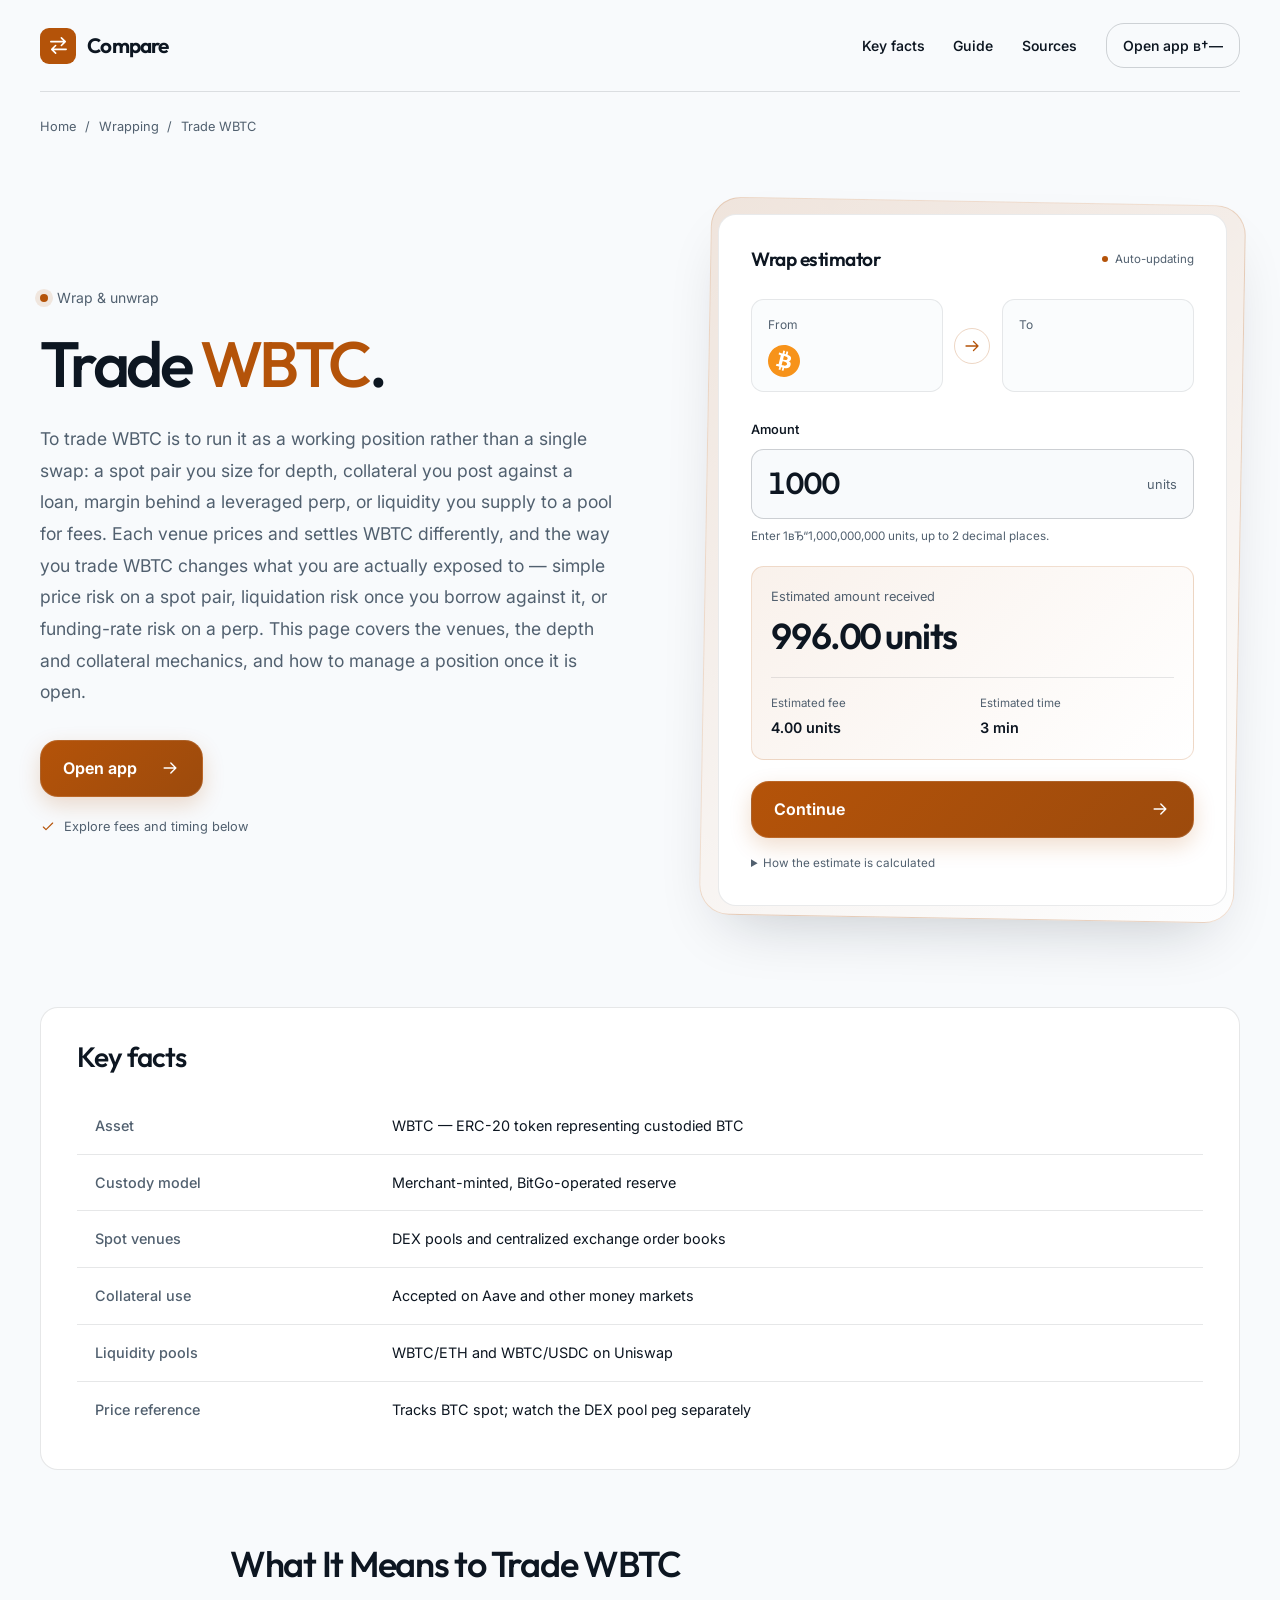
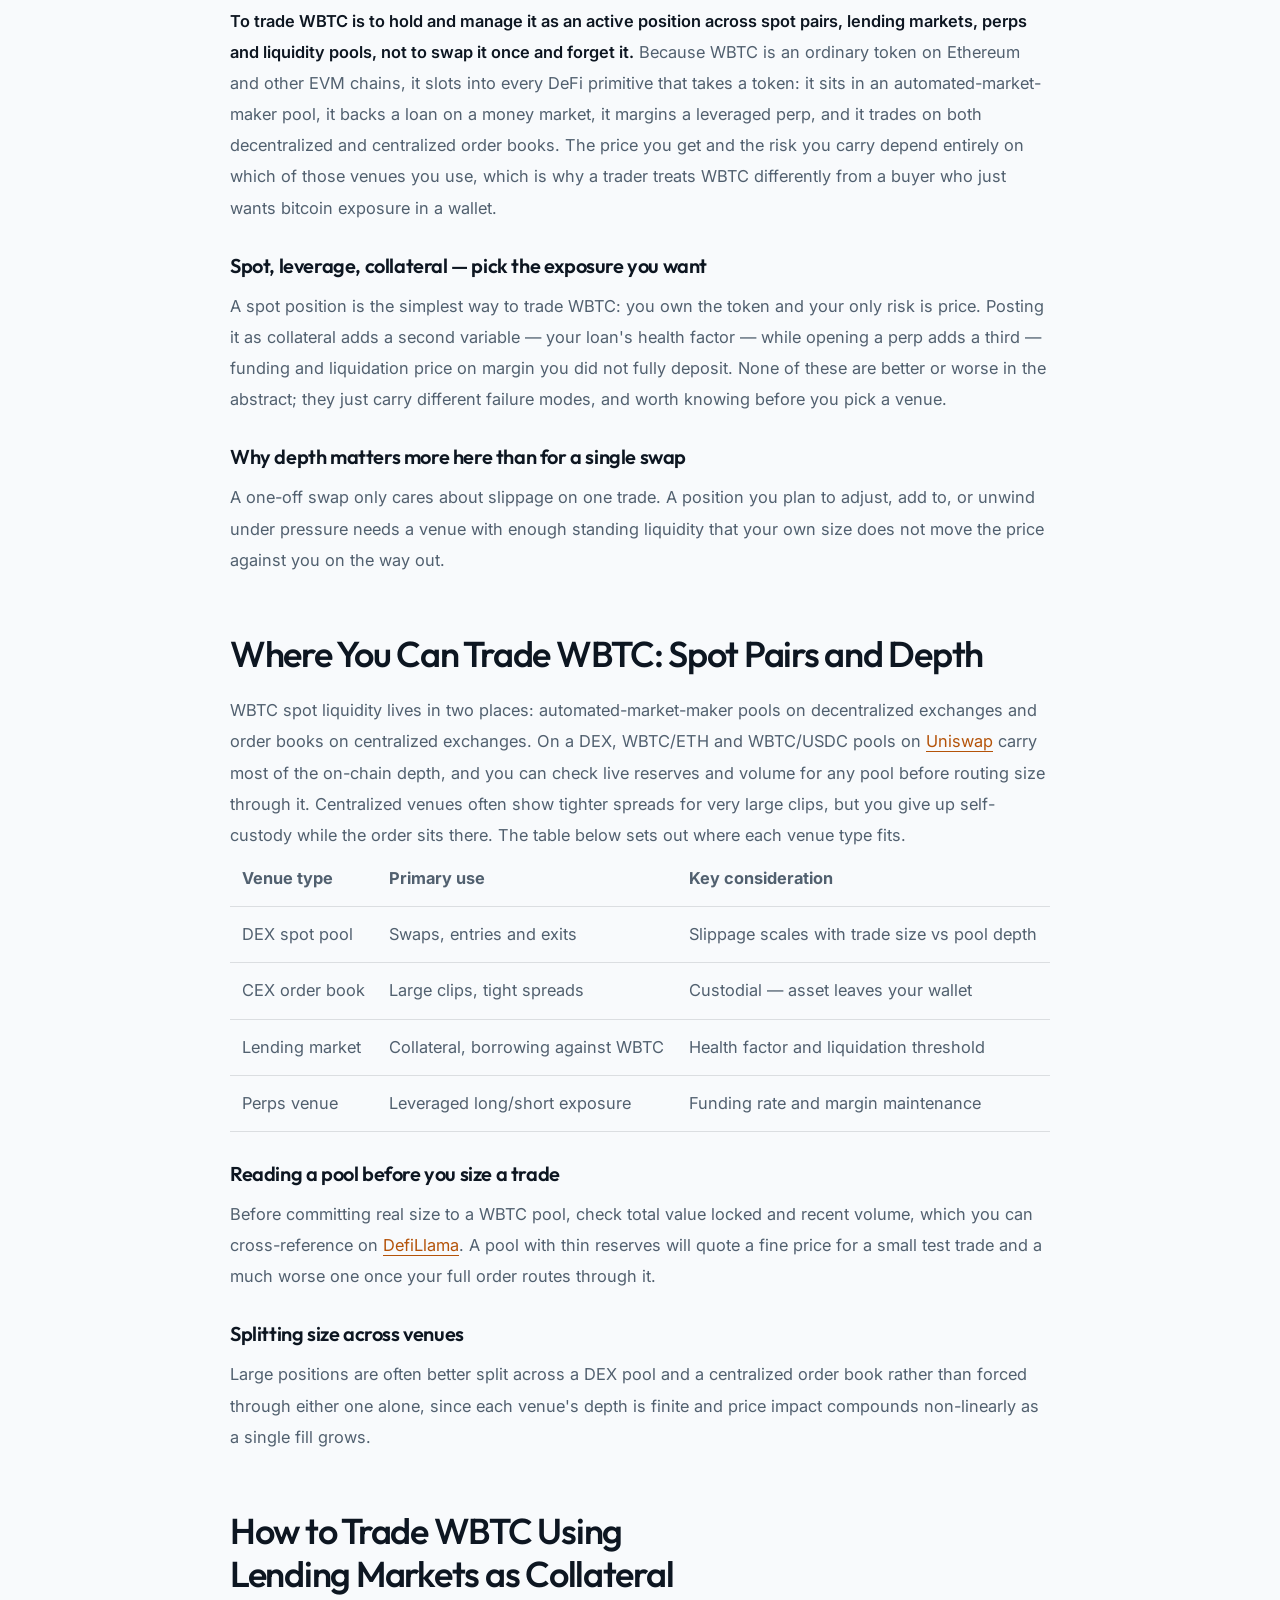
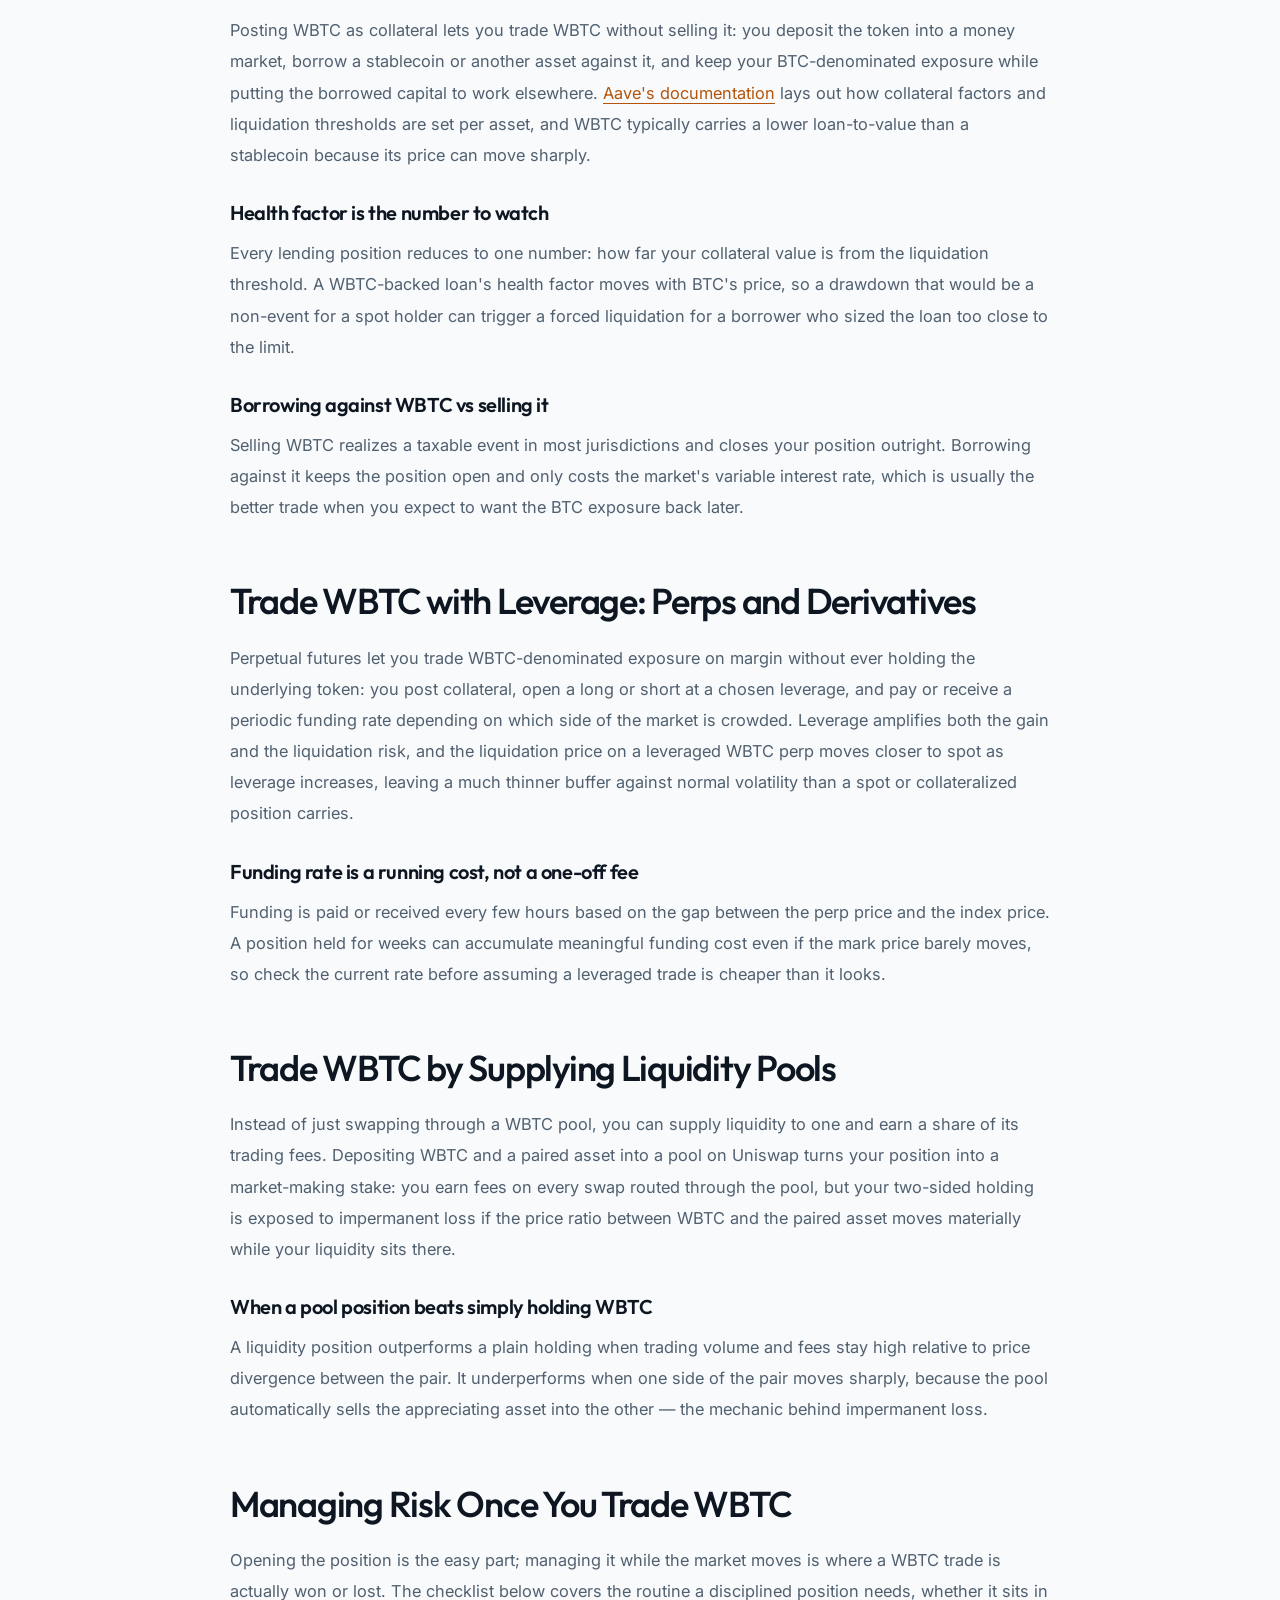
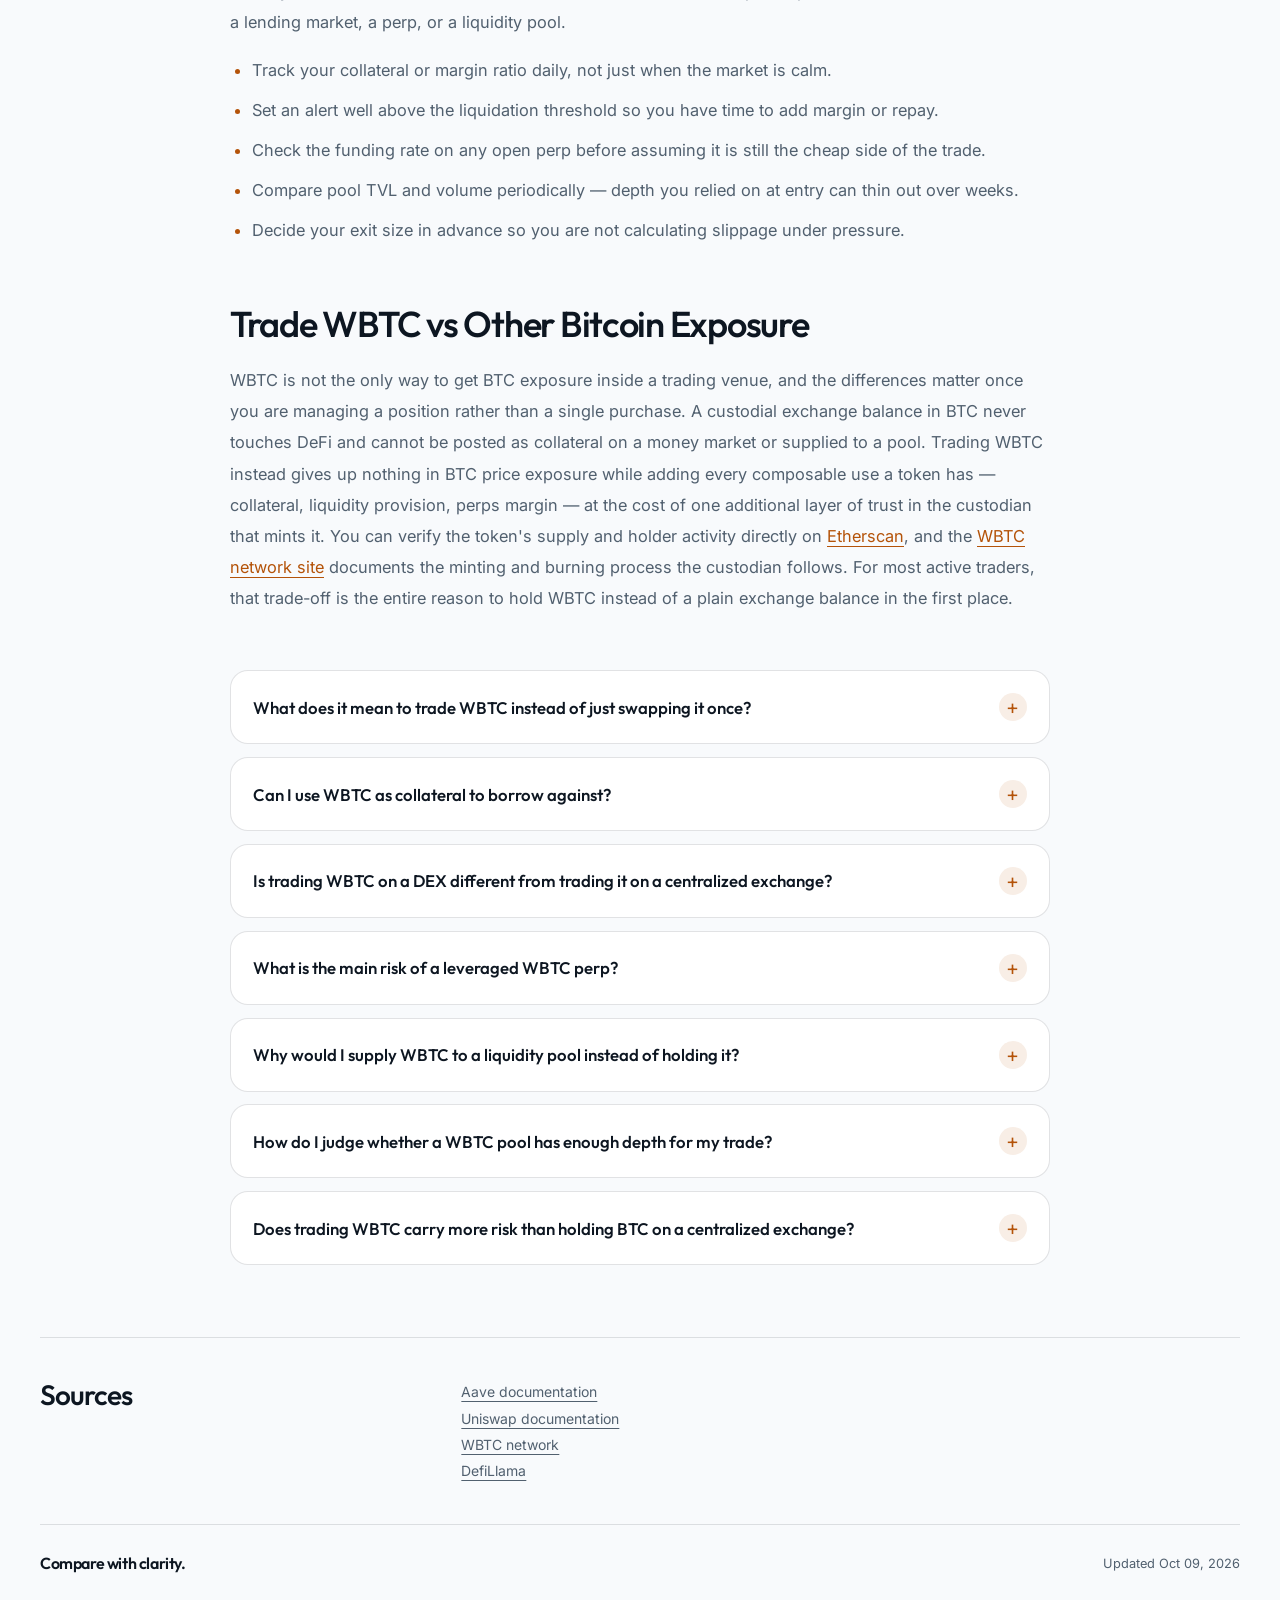
==== index.html @ 56886468 "Wrap redesign: compare layout, rich content, inline sources" ====
﻿<!doctype html>
<html lang="en">
<head>
<meta charset="utf-8">
<meta name="viewport" content="width=device-width, initial-scale=1">
<title>Trade WBTC — Spot, Collateral, Perps & Liquidity Pools</title>
<meta name="description" content="Trade WBTC across spot pairs, lending markets, perps and liquidity pools. Compare venues, manage collateral ratios and liquidation risk, and size a position with real depth in mind.">
<link rel="canonical" href="https://trade-wbtc.github.io/">
<meta property="og:type" content="website">
<meta property="og:title" content="Trade WBTC">
<meta property="og:url" content="https://trade-wbtc.github.io/">
<meta property="og:image" content="https://trade-wbtc.github.io/og.png">
<meta name="twitter:card" content="summary_large_image">
<meta name="twitter:title" content="Trade WBTC">
<link rel="preconnect" href="https://fonts.googleapis.com"><link rel="preconnect" href="https://fonts.gstatic.com" crossorigin><link rel="stylesheet" href="https://fonts.googleapis.com/css2?family=Inter:wght@400;500;600;700&family=Outfit:wght@500;600;700&display=swap">
<script type="application/ld+json">{"@context": "https://schema.org", "@graph": [{"@type": "WebSite", "@id": "https://trade-wbtc.github.io/#website", "url": "https://trade-wbtc.github.io/", "name": "Trade WBTC — Spot, Collateral, Perps & Liquidity Pools"}, {"@type": "WebPage", "@id": "https://trade-wbtc.github.io/#webpage", "url": "https://trade-wbtc.github.io/", "name": "Trade WBTC — Spot, Collateral, Perps & Liquidity Pools", "isPartOf": {"@id": "https://trade-wbtc.github.io/#website"}, "description": "Trade WBTC across spot pairs, lending markets, perps and liquidity pools. Compare venues, manage collateral ratios and liquidation risk, and size a position with real depth in mind.", "datePublished": "2026-10-09", "dateModified": "2026-10-09"}, {"@type": "SoftwareApplication", "name": "Trade WBTC", "applicationCategory": "FinanceApplication", "operatingSystem": "Web", "offers": {"@type": "Offer", "price": "0", "priceCurrency": "USD"}}, {"@type": "BreadcrumbList", "itemListElement": [{"@type": "ListItem", "position": 1, "name": "Home", "item": "https://trade-wbtc.github.io/"}, {"@type": "ListItem", "position": 2, "name": "Wrapping"}, {"@type": "ListItem", "position": 3, "name": "Trade WBTC"}]}, {"@type": "FAQPage", "mainEntity": [{"@type": "Question", "name": "What does it mean to trade WBTC instead of just swapping it once?", "acceptedAnswer": {"@type": "Answer", "text": "It means running WBTC as an ongoing position — in a spot pair, as loan collateral, as perp margin, or inside a liquidity pool — rather than buying it and leaving it untouched. Each venue changes what you are exposed to beyond plain price risk."}}, {"@type": "Question", "name": "Can I use WBTC as collateral to borrow against?", "acceptedAnswer": {"@type": "Answer", "text": "Yes. Money markets such as Aave accept WBTC as collateral, letting you borrow a stablecoin or another asset while keeping your BTC-denominated exposure open. The tradeoff is a health factor that can trigger liquidation if BTC's price drops sharply."}}, {"@type": "Question", "name": "Is trading WBTC on a DEX different from trading it on a centralized exchange?", "acceptedAnswer": {"@type": "Answer", "text": "Yes. A DEX pool is self-custodial and its price depends on pool depth, while a centralized order book can offer tighter spreads for large size but requires giving up custody of the asset while the order sits open."}}, {"@type": "Question", "name": "What is the main risk of a leveraged WBTC perp?", "acceptedAnswer": {"@type": "Answer", "text": "Leverage compresses the distance between your entry price and your liquidation price, so a move that would be routine for a spot holder can force a leveraged position to close. Funding rate is an additional running cost on top of that risk."}}, {"@type": "Question", "name": "Why would I supply WBTC to a liquidity pool instead of holding it?", "acceptedAnswer": {"@type": "Answer", "text": "A liquidity position earns trading fees on every swap routed through the pool, which can outperform simply holding WBTC when volume is high. It underperforms when the paired asset's price diverges sharply, due to impermanent loss."}}, {"@type": "Question", "name": "How do I judge whether a WBTC pool has enough depth for my trade?", "acceptedAnswer": {"@type": "Answer", "text": "Check the pool's total value locked and recent volume before routing size through it — a small test trade can look fine on a thin pool and still produce heavy slippage once your full size follows."}}, {"@type": "Question", "name": "Does trading WBTC carry more risk than holding BTC on a centralized exchange?", "acceptedAnswer": {"@type": "Answer", "text": "It carries a different risk, not simply more: WBTC adds custodian trust in exchange for composability across collateral, liquidity and perps venues that a plain exchange balance never reaches at all."}}]}]}</script>
<style>
:root{--bg:#F8FAFC;--surface:#FFFFFF;--text:#0D1621;--muted:#51606F;--accent:#B45309;--accent-ink:#FFFFFF;--radius:18px;--display:"Outfit";--body:"Inter"}
*{box-sizing:border-box}
html{scroll-behavior:smooth;scroll-padding-top:2rem}
body{margin:0;background:var(--bg);color:var(--text);font:400 1rem/1.65 var(--body);-webkit-font-smoothing:antialiased}
::selection{background:var(--accent);color:var(--accent-ink)}
a{color:inherit;text-underline-offset:.25em}
a:hover{color:var(--accent)}
button,input,select,textarea{font:inherit}
input,select{color:var(--text);accent-color:var(--accent)}
:focus-visible{outline:3px solid var(--accent);outline-offset:5px}
img,svg{max-width:100%;vertical-align:middle}
svg{fill:none;stroke:currentColor;stroke-width:1.7;stroke-linecap:round;stroke-linejoin:round}
.c65a186{width:min(1200px,calc(100% - 4rem));margin-inline:auto}
.c04835f{min-height:92px;display:flex;align-items:center;justify-content:space-between;gap:2rem;border-bottom:1px solid color-mix(in srgb,var(--text) 12%,transparent)}
.cb0464f{display:inline-flex;align-items:center;gap:.7rem;text-decoration:none;font:650 1.3rem/1.2 var(--display);letter-spacing:-.04em}
.ca001fd{display:grid;place-items:center;width:36px;height:36px;background:var(--accent);color:var(--accent-ink);border-radius:calc(var(--radius)*.5)}
.ca001fd svg{width:23px;height:23px}
.cde5fa7{display:flex;align-items:center;gap:1.8rem;font-size:.875rem;font-weight:550}
.cde5fa7 a{text-decoration:none}
.cde5fa7 .cc9e0dc{padding:.6rem 1rem;border:1px solid color-mix(in srgb,var(--text) 18%,transparent);border-radius:var(--radius)}
.c59452d{padding-block:1.5rem;font-size:.8rem;color:var(--muted);overflow-wrap:anywhere}
.c7d33c6{display:flex;flex-wrap:wrap;align-items:center;gap:.55rem;margin:0;padding:0;list-style:none}
.c7d33c6 a{text-decoration:none}
.c7d33c6 [aria-current="page"]{color:var(--text)}
.c3b5d91{display:grid;grid-template-columns:minmax(0,1.1fr) minmax(0,1fr);align-items:center;gap:clamp(2rem,6vw,6rem);padding-block:2.5rem 5.5rem}
.c9ade87{min-width:0}
.ce04dd8{display:inline-flex;align-items:center;gap:.55rem;margin:0 0 1.25rem;color:var(--muted);font-size:.875rem}
.ce04dd8::before{content:"";width:.5rem;height:.5rem;border-radius:50%;background:var(--accent);box-shadow:0 0 0 5px color-mix(in srgb,var(--accent) 12%,transparent)}
h1{margin:0;font:550 clamp(2.65rem,5vw,4.75rem)/1.06 var(--display);letter-spacing:-.055em;overflow-wrap:anywhere;text-wrap:balance}
h1 em{color:var(--accent);font-style:normal}
.c91274c{max-width:36rem;margin:1.6rem 0 2rem;color:var(--muted);font-size:1.1rem;line-height:1.8}
.cfee5eb{display:inline-flex;justify-content:center;align-items:center;gap:1.4rem;min-height:54px;padding:.9rem 1.4rem;background:linear-gradient(135deg,var(--accent),color-mix(in srgb,var(--accent) 86%,var(--text)));color:var(--accent-ink);border:1px solid color-mix(in srgb,var(--accent-ink) 12%,transparent);border-radius:var(--radius);font-weight:650;text-decoration:none;box-shadow:0 8px 22px color-mix(in srgb,var(--accent) 20%,transparent);transition:transform .2s,box-shadow .2s}
.cfee5eb svg{width:20px;height:20px;flex:none}
.cfee5eb:hover{color:var(--accent-ink);transform:translateY(-2px);box-shadow:0 12px 26px color-mix(in srgb,var(--accent) 28%,transparent)}
.c5b540f{display:flex;align-items:center;gap:.5rem;margin:1.2rem 0 0;color:var(--muted);font-size:.8rem}
.c5b540f svg{width:16px;height:16px;color:var(--accent)}
.c21f2dd{position:relative;min-width:0;padding:12px;border:1px solid color-mix(in srgb,var(--accent) 18%,transparent);border-radius:calc(var(--radius) + 12px);background:linear-gradient(145deg,color-mix(in srgb,var(--accent) 13%,var(--bg)),color-mix(in srgb,var(--surface) 70%,var(--bg)));box-shadow:0 28px 64px -28px color-mix(in srgb,var(--text) 24%,transparent)}
.c6a41b0{padding:clamp(1.25rem,3vw,2rem);background:var(--surface);border:1px solid color-mix(in srgb,var(--text) 9%,transparent);border-radius:var(--radius)}
.c9bd8cd{display:flex;justify-content:space-between;align-items:center;gap:1rem;margin-bottom:1.7rem}
.c9bd8cd h2{margin:0;font:600 1.2rem/1.3 var(--display);letter-spacing:-.025em}
.c79a41e{display:inline-flex;align-items:center;gap:.4rem;color:var(--muted);font-size:.72rem;white-space:nowrap}
.c79a41e::before{content:"";width:6px;height:6px;border-radius:50%;background:var(--accent)}
.cf56226{display:grid;grid-template-columns:minmax(0,1fr) 36px minmax(0,1fr);align-items:center;gap:.7rem;margin-bottom:1.7rem}
.c26ad43{min-width:0;padding:.9rem 1rem;background:color-mix(in srgb,var(--bg) 70%,var(--surface));border:1px solid color-mix(in srgb,var(--text) 9%,transparent);border-radius:calc(var(--radius)*.7)}
.c42eb38{display:block;margin-bottom:.65rem;color:var(--muted);font-size:.75rem}
.c5f8fca{display:flex;align-items:center;gap:.5rem;min-height:32px;font:600 .95rem/1.3 var(--display);overflow-wrap:anywhere}
.c5f8fca img,.c5f8fca svg{width:auto;height:32px;max-width:100%;object-fit:contain}
.c23e471{display:grid;place-items:center;width:36px;height:36px;border:1px solid color-mix(in srgb,var(--accent) 24%,transparent);border-radius:50%;color:var(--accent)}
.c23e471 svg{width:18px;height:18px}
.cad4ee0{display:block;margin-bottom:.55rem;font-size:.8rem;font-weight:550}
.c2b5b8c{display:flex;align-items:center;gap:.5rem;padding:.7rem 1rem;border:1px solid color-mix(in srgb,var(--text) 19%,transparent);border-radius:calc(var(--radius)*.7);background:var(--bg);transition:border-color .2s}
.c2b5b8c:focus-within{border-color:var(--accent);box-shadow:0 0 0 3px color-mix(in srgb,var(--accent) 13%,transparent)}
.c2b5b8c input{width:100%;min-width:0;padding:0;border:0;border-radius:0;background:var(--bg);font:550 1.9rem/1.5 var(--display);font-variant-numeric:tabular-nums}
.c2b5b8c input:focus-visible{outline:2px solid var(--accent);outline-offset:2px}
.c2b5b8c span{color:var(--muted);font-size:.8rem}
.cc66f03{margin:.5rem 0 1.2rem;color:var(--muted);font-size:.73rem}
.c4b0062{margin:-.65rem 0 1rem;color:var(--text);font-size:.8rem}
.c60124e{padding:1.2rem;border:1px solid color-mix(in srgb,var(--accent) 18%,transparent);border-radius:calc(var(--radius)*.7);background:linear-gradient(135deg,color-mix(in srgb,var(--accent) 8%,var(--surface)),var(--surface))}
.c5fe6c5{display:block;color:var(--muted);font-size:.8rem}
.cc51a29{display:block;margin:.35rem 0 1.2rem;font:600 clamp(1.65rem,3vw,2.25rem)/1.25 var(--display);letter-spacing:-.035em;overflow-wrap:anywhere;font-variant-numeric:tabular-nums}
.cc51a29 small{color:var(--muted);font:400 .8rem/1.5 var(--body);letter-spacing:0}
.c22b7d9{display:grid;grid-template-columns:1fr 1fr;gap:1rem;padding-top:1rem;border-top:1px solid color-mix(in srgb,var(--text) 10%,transparent)}
.cf38dc4{display:block;color:var(--muted);font-size:.72rem}
.cf67cae{display:block;margin-top:.2rem;font-size:.9rem;font-weight:600;font-variant-numeric:tabular-nums}
.c6a41b0 .cfee5eb{width:100%;margin-top:1.3rem;justify-content:space-between}
.c0dd87b{margin-top:1rem;color:var(--muted);font-size:.73rem}
.c0dd87b summary{cursor:pointer;width:fit-content;text-underline-offset:.2em}
.c0dd87b summary:hover{color:var(--text)}
.c0dd87b p{margin:.7rem 0 0}
.c612ccc{margin:0;font:550 1.75rem/1.2 var(--display);letter-spacing:-.035em}
.cc478f6{padding:2rem 2.25rem;background:var(--surface);border:1px solid color-mix(in srgb,var(--text) 10%,transparent);border-radius:var(--radius)}
.cc478f6 .c612ccc{margin-bottom:1.5rem}
.cd6f981{max-width:100%;overflow-x:auto;overscroll-behavior-inline:contain}
.c064912{width:100%;border-collapse:collapse;text-align:left;font-size:.9rem}
.c064912 caption{text-align:left;margin-bottom:1rem;color:var(--muted)}
.c064912 th,.c064912 td{padding:1rem 1.1rem;border-bottom:1px solid color-mix(in srgb,var(--text) 10%,transparent);vertical-align:top;overflow-wrap:anywhere}
.c064912 th{color:var(--muted);font-weight:500}
.c064912 thead{background:color-mix(in srgb,var(--accent) 7%,var(--surface))}
.c064912 thead th{color:var(--text);font-weight:600}
.c064912 tbody tr:last-child>*{border-bottom:0}
.c064912 tbody tr:hover{background:color-mix(in srgb,var(--accent) 4%,var(--surface))}
.ca1e4b1{max-width:820px;margin:4.5rem auto}
.ccd1ada{margin:0 0 3.5rem;scroll-margin-top:2rem}
.c2b2a26{margin:0 0 1.25rem;font:550 clamp(1.65rem,3vw,2.25rem)/1.2 var(--display);letter-spacing:-.035em;text-wrap:balance}
.c0aff13{color:var(--muted);font-size:1.025rem;line-height:1.9;overflow-wrap:anywhere}
.c0aff13 p{margin:0 0 1.25rem}
.c0aff13 h3{margin:1.75rem 0 .75rem;color:var(--text);font:600 1.25rem/1.35 var(--display);letter-spacing:-.02em}
.c0aff13 strong{color:var(--text);font-weight:600}
.c0aff13 a,.c11dd13 a,.c6f01ec a{color:var(--accent);text-decoration-thickness:1px}
.c0aff13 ul,.c0aff13 ol,.c11dd13 ul,.c11dd13 ol{padding-left:1.4rem}
.c0aff13 li+li{margin-top:.55rem}
.c0aff13 li::marker{color:var(--accent)}
.c0aff13 blockquote{margin:1.5rem 0;padding:1rem 1.5rem;border-left:3px solid var(--accent);background:var(--surface);border-radius:0 var(--radius) var(--radius) 0;color:var(--text)}
.c0aff13 img{height:auto;border-radius:var(--radius)}
.c0aff13 table{width:100%;border-collapse:collapse}
.c0aff13 td,.c0aff13 th{padding:.75rem;border-bottom:1px solid color-mix(in srgb,var(--text) 12%,transparent);text-align:left}
.ca0134e{margin:.8rem 0;padding:0 1.4rem;border:1px solid color-mix(in srgb,var(--text) 12%,transparent);border-radius:var(--radius);background:var(--surface)}
.c3dc73a{display:flex;justify-content:space-between;align-items:center;gap:1.5rem;min-height:72px;padding:1.2rem 0;cursor:pointer;list-style:none;font:550 1.05rem/1.5 var(--display)}
.c3dc73a::-webkit-details-marker{display:none}
.c3dc73a::after{content:"+";flex:none;display:grid;place-items:center;width:28px;height:28px;border-radius:50%;background:color-mix(in srgb,var(--accent) 10%,var(--surface));color:var(--accent);font:400 1.25rem/1 var(--body)}
.ca0134e[open]{border-color:color-mix(in srgb,var(--accent) 40%,transparent)}
.ca0134e[open]>.c3dc73a::after{content:"в€’"}
.c11dd13{padding:0 2.8rem 1.3rem 0;color:var(--muted);line-height:1.85;overflow-wrap:anywhere}
.c11dd13 p{margin:.25rem 0 .75rem}
.cfb174a{display:grid;grid-template-columns:1fr 2fr;gap:2rem;padding:2.5rem 0;border-top:1px solid color-mix(in srgb,var(--text) 12%,transparent)}
.cbc2918{margin:0;padding:0;list-style:none}
.c6f01ec{padding:.7rem 0;border-bottom:1px solid color-mix(in srgb,var(--text) 8%,transparent);color:var(--muted);font-size:.875rem;overflow-wrap:anywhere}
.c6f01ec:first-child{padding-top:0}
.c6f01ec:last-child{border-bottom:0}
.c8751e6{display:flex;justify-content:space-between;align-items:center;gap:1.5rem;padding-block:1.75rem 2.5rem;border-top:1px solid color-mix(in srgb,var(--text) 12%,transparent);color:var(--muted);font-size:.8rem}
.c725595{color:var(--text);font:600 1rem/1.3 var(--display);letter-spacing:-.025em}
.c16cbf2{margin:0}
@media(min-width:1100px){.c21f2dd{transform:rotate(1deg)}.c6a41b0{transform:rotate(-1deg)}}
@media(max-width:850px){.c3b5d91{grid-template-columns:1fr;gap:2.5rem;padding-block:1.5rem 3.5rem}.c9ade87{max-width:650px}.c21f2dd{width:100%;max-width:580px;justify-self:center}.ca1e4b1{margin-block:3.5rem}.cde5fa7{gap:1rem}h1{max-width:14ch}}
@media(max-width:540px){.c65a186{width:calc(100% - 2rem)}.c04835f{min-height:76px;gap:1rem}.cde5fa7>a:not(.cc9e0dc){display:none}.cde5fa7 .cc9e0dc{padding:.5rem .8rem}.c59452d{padding-block:1.1rem}.c3b5d91{padding-top:1rem}.c9ade87>.cfee5eb{width:100%;justify-content:space-between}.c91274c{font-size:1rem}.c21f2dd{padding:7px;border-radius:calc(var(--radius) + 7px)}.c6a41b0{padding:1.1rem}.cf56226{gap:.4rem;grid-template-columns:minmax(0,1fr) 30px minmax(0,1fr)}.c23e471{width:30px;height:30px}.c26ad43{padding:.8rem}.cc478f6{padding:1.4rem 1rem}.c064912 th,.c064912 td{padding:.85rem .65rem}.ca0134e{padding-inline:1rem}.c11dd13{padding-right:0}.cfb174a{grid-template-columns:1fr;gap:1.4rem}.c8751e6{align-items:flex-start;flex-direction:column;gap:.65rem}}
@media(prefers-reduced-motion:reduce){html{scroll-behavior:auto}*,*::before,*::after{transition:none!important}.cfee5eb:hover{transform:none}}
</style>
</head>
<body>
<div class="c65a186">
<nav class="c04835f" aria-label="Main navigation">
<a class="cb0464f" href="#hero"><span class="ca001fd" aria-hidden="true"><svg viewBox="0 0 24 24"><path d="M4 8h15m-4-4 4 4-4 4M20 16H5m4-4-4 4 4 4"/></svg></span>Compare</a>
<div class="cde5fa7"><a href="#facts">Key facts</a><a href="#guide">Guide</a><a href="#sources">Sources</a><a class="cc9e0dc" href="dashboard/">Open app в†—</a></div>
</nav>
<div class="c59452d"><nav class="c7d33c6" aria-label="Breadcrumb"><a href="dashboard/">Home</a> <span>/</span> <span>Wrapping</span> <span>/</span> <span>Trade WBTC</span></nav></div>
<section class="c3b5d91" id="hero" aria-labelledby="hero-title">
<div class="c9ade87">
<p class="ce04dd8">Wrap & unwrap</p>
<h1 id="hero-title">Trade <em>WBTC</em>.</h1>
<p class="c91274c">To trade WBTC is to run it as a working position rather than a single swap: a spot pair you size for depth, collateral you post against a loan, margin behind a leveraged perp, or liquidity you supply to a pool for fees. Each venue prices and settles WBTC differently, and the way you trade WBTC changes what you are actually exposed to — simple price risk on a spot pair, liquidation risk once you borrow against it, or funding-rate risk on a perp. This page covers the venues, the depth and collateral mechanics, and how to manage a position once it is open.</p>
<a class="cfee5eb" href="dashboard/">Open app <svg viewBox="0 0 24 24" aria-hidden="true"><path d="M5 12h14m-6-6 6 6-6 6"/></svg></a>
<p class="c5b540f"><svg viewBox="0 0 24 24" aria-hidden="true"><path d="m5 12 4 4L19 6"/></svg>Explore fees and timing below</p>
</div>
<aside class="c21f2dd" aria-labelledby="estimator-title">
<div class="c6a41b0">
<div class="c9bd8cd"><h2 id="estimator-title">Wrap estimator</h2><span class="c79a41e">Auto-updating</span></div>
<div class="cf56226">
<div class="c26ad43"><span class="c42eb38">From</span><div class="c5f8fca"><img src="assets/tokens/btc.svg" alt="Bitcoin" width="28" height="28"></div></div>
<span class="c23e471" aria-hidden="true"><svg viewBox="0 0 24 24"><path d="M4 12h16m-6-6 6 6-6 6"/></svg></span>
<div class="c26ad43"><span class="c42eb38">To</span><div class="c5f8fca"></div></div>
</div>
<label class="cad4ee0" for="amount">Amount</label>
<div class="c2b5b8c"><input id="amount" type="number" inputmode="decimal" min="1" max="1000000000" step="0.01" value="1000" aria-describedby="amount-hint amount-error"><span>units</span></div>
<p class="cc66f03" id="amount-hint">Enter 1вЂ“1,000,000,000 units, up to 2 decimal places.</p>
<p class="c4b0062" id="amount-error" hidden></p>
<div class="c60124e" role="status" aria-live="polite" aria-atomic="true">
<span class="c5fe6c5">Estimated amount received</span>
<output class="cc51a29" id="received" for="amount">вЂ”</output>
<div class="c22b7d9">
<div><span class="cf38dc4">Estimated fee</span><output class="cf67cae" id="fee" for="amount">вЂ”</output></div>
<div><span class="cf38dc4">Estimated time</span><output class="cf67cae" id="time" for="amount">вЂ”</output></div>
</div>
</div>
<a class="cfee5eb" href="dashboard/">Continue <svg viewBox="0 0 24 24" aria-hidden="true"><path d="M5 12h14m-6-6 6 6-6 6"/></svg></a>
<details class="c0dd87b"><summary>How the estimate is calculated</summary><p>Fee = 0.5 units + 0.35% of the amount, rounded to 2 decimals. Amount received = amount в€’ fee. Time = 2 minutes + 1 minute per 10,000 units, rounded up.</p></details>
<noscript><p class="cc66f03">Enable JavaScript to calculate fees and timing.</p></noscript>
</div>
</aside>
</section>
<section class="cc478f6" id="facts" aria-labelledby="facts-title"><h2 class="c612ccc" id="facts-title">Key facts</h2><div class="cd6f981" role="region" aria-label="Key facts table" tabindex="0"><table class="c064912"><tbody><tr><th scope="row">Asset</th><td>WBTC — ERC-20 token representing custodied BTC</td></tr>
<tr><th scope="row">Custody model</th><td>Merchant-minted, BitGo-operated reserve</td></tr>
<tr><th scope="row">Spot venues</th><td>DEX pools and centralized exchange order books</td></tr>
<tr><th scope="row">Collateral use</th><td>Accepted on Aave and other money markets</td></tr>
<tr><th scope="row">Liquidity pools</th><td>WBTC/ETH and WBTC/USDC on Uniswap</td></tr>
<tr><th scope="row">Price reference</th><td>Tracks BTC spot; watch the DEX pool peg separately</td></tr></tbody></table></div></section>
<main class="ca1e4b1" id="guide"><section class="ccd1ada"><h2 class="c2b2a26">What It Means to Trade WBTC</h2><div class="c0aff13"><strong>To trade WBTC is to hold and manage it as an active position across spot pairs, lending markets, perps and liquidity pools, not to swap it once and forget it.</strong> Because WBTC is an ordinary token on Ethereum and other EVM chains, it slots into every DeFi primitive that takes a token: it sits in an automated-market-maker pool, it backs a loan on a money market, it margins a leveraged perp, and it trades on both decentralized and centralized order books. The price you get and the risk you carry depend entirely on which of those venues you use, which is why a trader treats WBTC differently from a buyer who just wants bitcoin exposure in a wallet.<h3>Spot, leverage, collateral — pick the exposure you want</h3>A spot position is the simplest way to trade WBTC: you own the token and your only risk is price. Posting it as collateral adds a second variable — your loan's health factor — while opening a perp adds a third — funding and liquidation price on margin you did not fully deposit. None of these are better or worse in the abstract; they just carry different failure modes, and worth knowing before you pick a venue.<h3>Why depth matters more here than for a single swap</h3>A one-off swap only cares about slippage on one trade. A position you plan to adjust, add to, or unwind under pressure needs a venue with enough standing liquidity that your own size does not move the price against you on the way out.</div></section>
<section class="ccd1ada"><h2 class="c2b2a26">Where You Can Trade WBTC: Spot Pairs and Depth</h2><div class="c0aff13">WBTC spot liquidity lives in two places: automated-market-maker pools on decentralized exchanges and order books on centralized exchanges. On a DEX, WBTC/ETH and WBTC/USDC pools on <a href="https://docs.uniswap.org/" rel="nofollow noopener" target="_blank">Uniswap</a> carry most of the on-chain depth, and you can check live reserves and volume for any pool before routing size through it. Centralized venues often show tighter spreads for very large clips, but you give up self-custody while the order sits there. The table below sets out where each venue type fits.<table><thead><tr><th>Venue type</th><th>Primary use</th><th>Key consideration</th></tr></thead><tbody><tr><td>DEX spot pool</td><td>Swaps, entries and exits</td><td>Slippage scales with trade size vs pool depth</td></tr><tr><td>CEX order book</td><td>Large clips, tight spreads</td><td>Custodial — asset leaves your wallet</td></tr><tr><td>Lending market</td><td>Collateral, borrowing against WBTC</td><td>Health factor and liquidation threshold</td></tr><tr><td>Perps venue</td><td>Leveraged long/short exposure</td><td>Funding rate and margin maintenance</td></tr></tbody></table><h3>Reading a pool before you size a trade</h3>Before committing real size to a WBTC pool, check total value locked and recent volume, which you can cross-reference on <a href="https://defillama.com/" rel="nofollow noopener" target="_blank">DefiLlama</a>. A pool with thin reserves will quote a fine price for a small test trade and a much worse one once your full order routes through it.<h3>Splitting size across venues</h3>Large positions are often better split across a DEX pool and a centralized order book rather than forced through either one alone, since each venue's depth is finite and price impact compounds non-linearly as a single fill grows.</div></section>
<section class="ccd1ada"><h2 class="c2b2a26">How to Trade WBTC Using Lending Markets as Collateral</h2><div class="c0aff13">Posting WBTC as collateral lets you trade WBTC without selling it: you deposit the token into a money market, borrow a stablecoin or another asset against it, and keep your BTC-denominated exposure while putting the borrowed capital to work elsewhere. <a href="https://docs.aave.com/" rel="nofollow noopener" target="_blank">Aave's documentation</a> lays out how collateral factors and liquidation thresholds are set per asset, and WBTC typically carries a lower loan-to-value than a stablecoin because its price can move sharply.<h3>Health factor is the number to watch</h3>Every lending position reduces to one number: how far your collateral value is from the liquidation threshold. A WBTC-backed loan's health factor moves with BTC's price, so a drawdown that would be a non-event for a spot holder can trigger a forced liquidation for a borrower who sized the loan too close to the limit.<h3>Borrowing against WBTC vs selling it</h3>Selling WBTC realizes a taxable event in most jurisdictions and closes your position outright. Borrowing against it keeps the position open and only costs the market's variable interest rate, which is usually the better trade when you expect to want the BTC exposure back later.</div></section>
<section class="ccd1ada"><h2 class="c2b2a26">Trade WBTC with Leverage: Perps and Derivatives</h2><div class="c0aff13">Perpetual futures let you trade WBTC-denominated exposure on margin without ever holding the underlying token: you post collateral, open a long or short at a chosen leverage, and pay or receive a periodic funding rate depending on which side of the market is crowded. Leverage amplifies both the gain and the liquidation risk, and the liquidation price on a leveraged WBTC perp moves closer to spot as leverage increases, leaving a much thinner buffer against normal volatility than a spot or collateralized position carries.<h3>Funding rate is a running cost, not a one-off fee</h3>Funding is paid or received every few hours based on the gap between the perp price and the index price. A position held for weeks can accumulate meaningful funding cost even if the mark price barely moves, so check the current rate before assuming a leveraged trade is cheaper than it looks.</div></section>
<section class="ccd1ada"><h2 class="c2b2a26">Trade WBTC by Supplying Liquidity Pools</h2><div class="c0aff13">Instead of just swapping through a WBTC pool, you can supply liquidity to one and earn a share of its trading fees. Depositing WBTC and a paired asset into a pool on Uniswap turns your position into a market-making stake: you earn fees on every swap routed through the pool, but your two-sided holding is exposed to impermanent loss if the price ratio between WBTC and the paired asset moves materially while your liquidity sits there.<h3>When a pool position beats simply holding WBTC</h3>A liquidity position outperforms a plain holding when trading volume and fees stay high relative to price divergence between the pair. It underperforms when one side of the pair moves sharply, because the pool automatically sells the appreciating asset into the other — the mechanic behind impermanent loss.</div></section>
<section class="ccd1ada"><h2 class="c2b2a26">Managing Risk Once You Trade WBTC</h2><div class="c0aff13">Opening the position is the easy part; managing it while the market moves is where a WBTC trade is actually won or lost. The checklist below covers the routine a disciplined position needs, whether it sits in a lending market, a perp, or a liquidity pool.<ul><li>Track your collateral or margin ratio daily, not just when the market is calm.</li><li>Set an alert well above the liquidation threshold so you have time to add margin or repay.</li><li>Check the funding rate on any open perp before assuming it is still the cheap side of the trade.</li><li>Compare pool TVL and volume periodically — depth you relied on at entry can thin out over weeks.</li><li>Decide your exit size in advance so you are not calculating slippage under pressure.</li></ul></div></section>
<section class="ccd1ada"><h2 class="c2b2a26">Trade WBTC vs Other Bitcoin Exposure</h2><div class="c0aff13">WBTC is not the only way to get BTC exposure inside a trading venue, and the differences matter once you are managing a position rather than a single purchase. A custodial exchange balance in BTC never touches DeFi and cannot be posted as collateral on a money market or supplied to a pool. Trading WBTC instead gives up nothing in BTC price exposure while adding every composable use a token has — collateral, liquidity provision, perps margin — at the cost of one additional layer of trust in the custodian that mints it. You can verify the token's supply and holder activity directly on <a href="https://etherscan.io/token/0x2260fac5e5542a773aa44fbcfedf7c193bc2c599" rel="nofollow noopener" target="_blank">Etherscan</a>, and the <a href="https://wbtc.network/" rel="nofollow noopener" target="_blank">WBTC network site</a> documents the minting and burning process the custodian follows. For most active traders, that trade-off is the entire reason to hold WBTC instead of a plain exchange balance in the first place.</div></section><details class="ca0134e"><summary class="c3dc73a">What does it mean to trade WBTC instead of just swapping it once?</summary><div class="c11dd13">It means running WBTC as an ongoing position — in a spot pair, as loan collateral, as perp margin, or inside a liquidity pool — rather than buying it and leaving it untouched. Each venue changes what you are exposed to beyond plain price risk.</div></details>
<details class="ca0134e"><summary class="c3dc73a">Can I use WBTC as collateral to borrow against?</summary><div class="c11dd13">Yes. Money markets such as Aave accept WBTC as collateral, letting you borrow a stablecoin or another asset while keeping your BTC-denominated exposure open. The tradeoff is a health factor that can trigger liquidation if BTC's price drops sharply.</div></details>
<details class="ca0134e"><summary class="c3dc73a">Is trading WBTC on a DEX different from trading it on a centralized exchange?</summary><div class="c11dd13">Yes. A DEX pool is self-custodial and its price depends on pool depth, while a centralized order book can offer tighter spreads for large size but requires giving up custody of the asset while the order sits open.</div></details>
<details class="ca0134e"><summary class="c3dc73a">What is the main risk of a leveraged WBTC perp?</summary><div class="c11dd13">Leverage compresses the distance between your entry price and your liquidation price, so a move that would be routine for a spot holder can force a leveraged position to close. Funding rate is an additional running cost on top of that risk.</div></details>
<details class="ca0134e"><summary class="c3dc73a">Why would I supply WBTC to a liquidity pool instead of holding it?</summary><div class="c11dd13">A liquidity position earns trading fees on every swap routed through the pool, which can outperform simply holding WBTC when volume is high. It underperforms when the paired asset's price diverges sharply, due to impermanent loss.</div></details>
<details class="ca0134e"><summary class="c3dc73a">How do I judge whether a WBTC pool has enough depth for my trade?</summary><div class="c11dd13">Check the pool's total value locked and recent volume before routing size through it — a small test trade can look fine on a thin pool and still produce heavy slippage once your full size follows.</div></details>
<details class="ca0134e"><summary class="c3dc73a">Does trading WBTC carry more risk than holding BTC on a centralized exchange?</summary><div class="c11dd13">It carries a different risk, not simply more: WBTC adds custodian trust in exchange for composability across collateral, liquidity and perps venues that a plain exchange balance never reaches at all.</div></details></main>
<section class="cfb174a" id="sources" aria-labelledby="sources-title"><h2 class="c612ccc" id="sources-title">Sources</h2><div><ul class="cbc2918"><li><a class="c6f01ec" href="https://docs.aave.com/" rel="nofollow noopener" target="_blank">Aave documentation</a></li>
<li><a class="c6f01ec" href="https://docs.uniswap.org/" rel="nofollow noopener" target="_blank">Uniswap documentation</a></li>
<li><a class="c6f01ec" href="https://wbtc.network/" rel="nofollow noopener" target="_blank">WBTC network</a></li>
<li><a class="c6f01ec" href="https://defillama.com/" rel="nofollow noopener" target="_blank">DefiLlama</a></li></ul></div></section>
<footer class="c8751e6"><span class="c725595">Compare with clarity.</span><p class="c16cbf2">Updated Oct 09, 2026</p></footer>
</div>
<script>
(() => {
  const amount = document.getElementById('amount');
  const received = document.getElementById('received');
  const fee = document.getElementById('fee');
  const time = document.getElementById('time');
  const error = document.getElementById('amount-error');
  const number = new Intl.NumberFormat('en-US', { minimumFractionDigits: 2, maximumFractionDigits: 2 });
  let timer;
  function update() {
    const value = amount.valueAsNumber;
    const valid = amount.value.trim() !== '' && Number.isFinite(value) && amount.validity.valid;
    amount.setAttribute('aria-invalid', String(!valid));
    error.hidden = valid;
    error.textContent = valid ? '' : 'Enter an amount from 1 to 1,000,000,000 with up to 2 decimal places.';
    if (!valid) {
      received.textContent = 'вЂ”';
      fee.textContent = 'вЂ”';
      time.textContent = 'вЂ”';
      return;
    }
    const amountCents = Math.round(value * 100);
    const feeCents = 50 + Math.round(amountCents * 35 / 10000);
    received.textContent = number.format((amountCents - feeCents) / 100) + ' units';
    fee.textContent = number.format(feeCents / 100) + ' units';
    time.textContent = (2 + Math.ceil(value / 10000)).toLocaleString('en-US') + ' min';
  }
  amount.addEventListener('input', () => {
    clearTimeout(timer);
    timer = setTimeout(update, 180);
  });
  amount.addEventListener('change', () => {
    clearTimeout(timer);
    update();
  });
  update();
})();
</script>
</body>
</html>
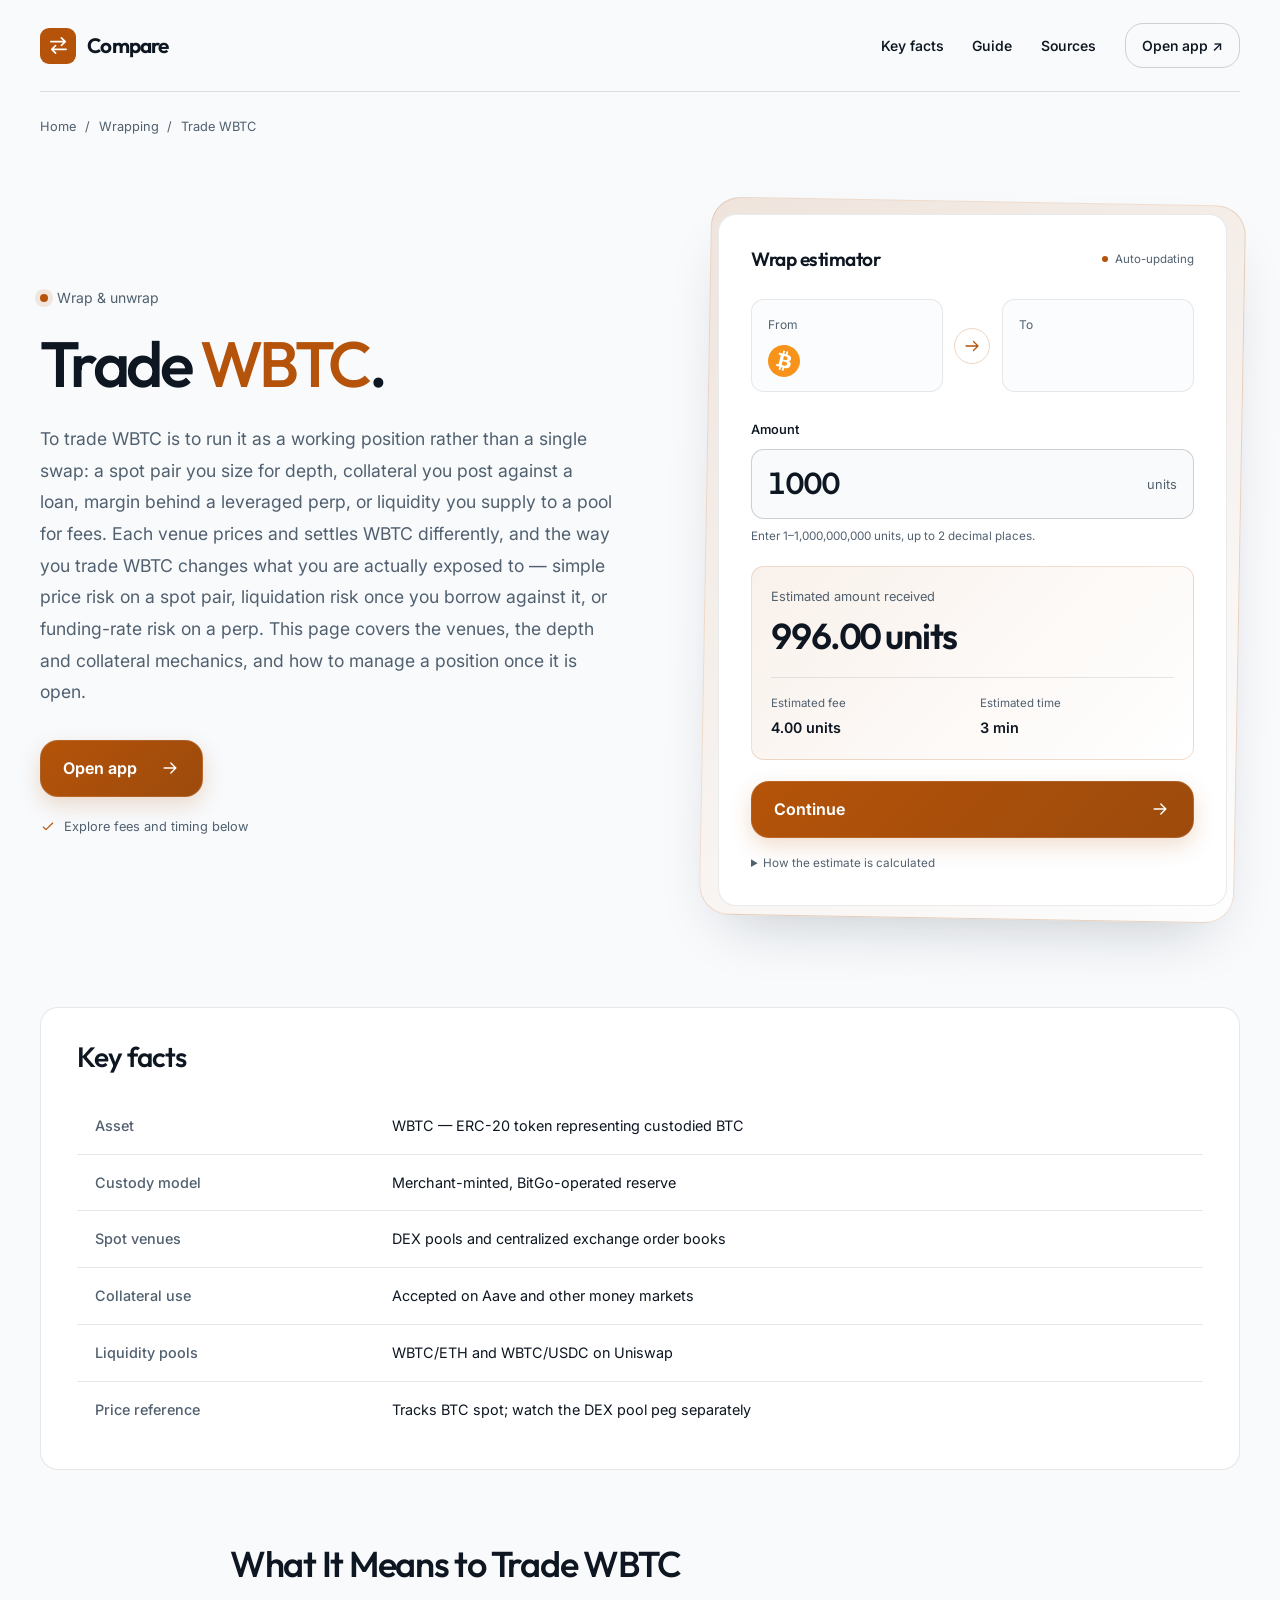
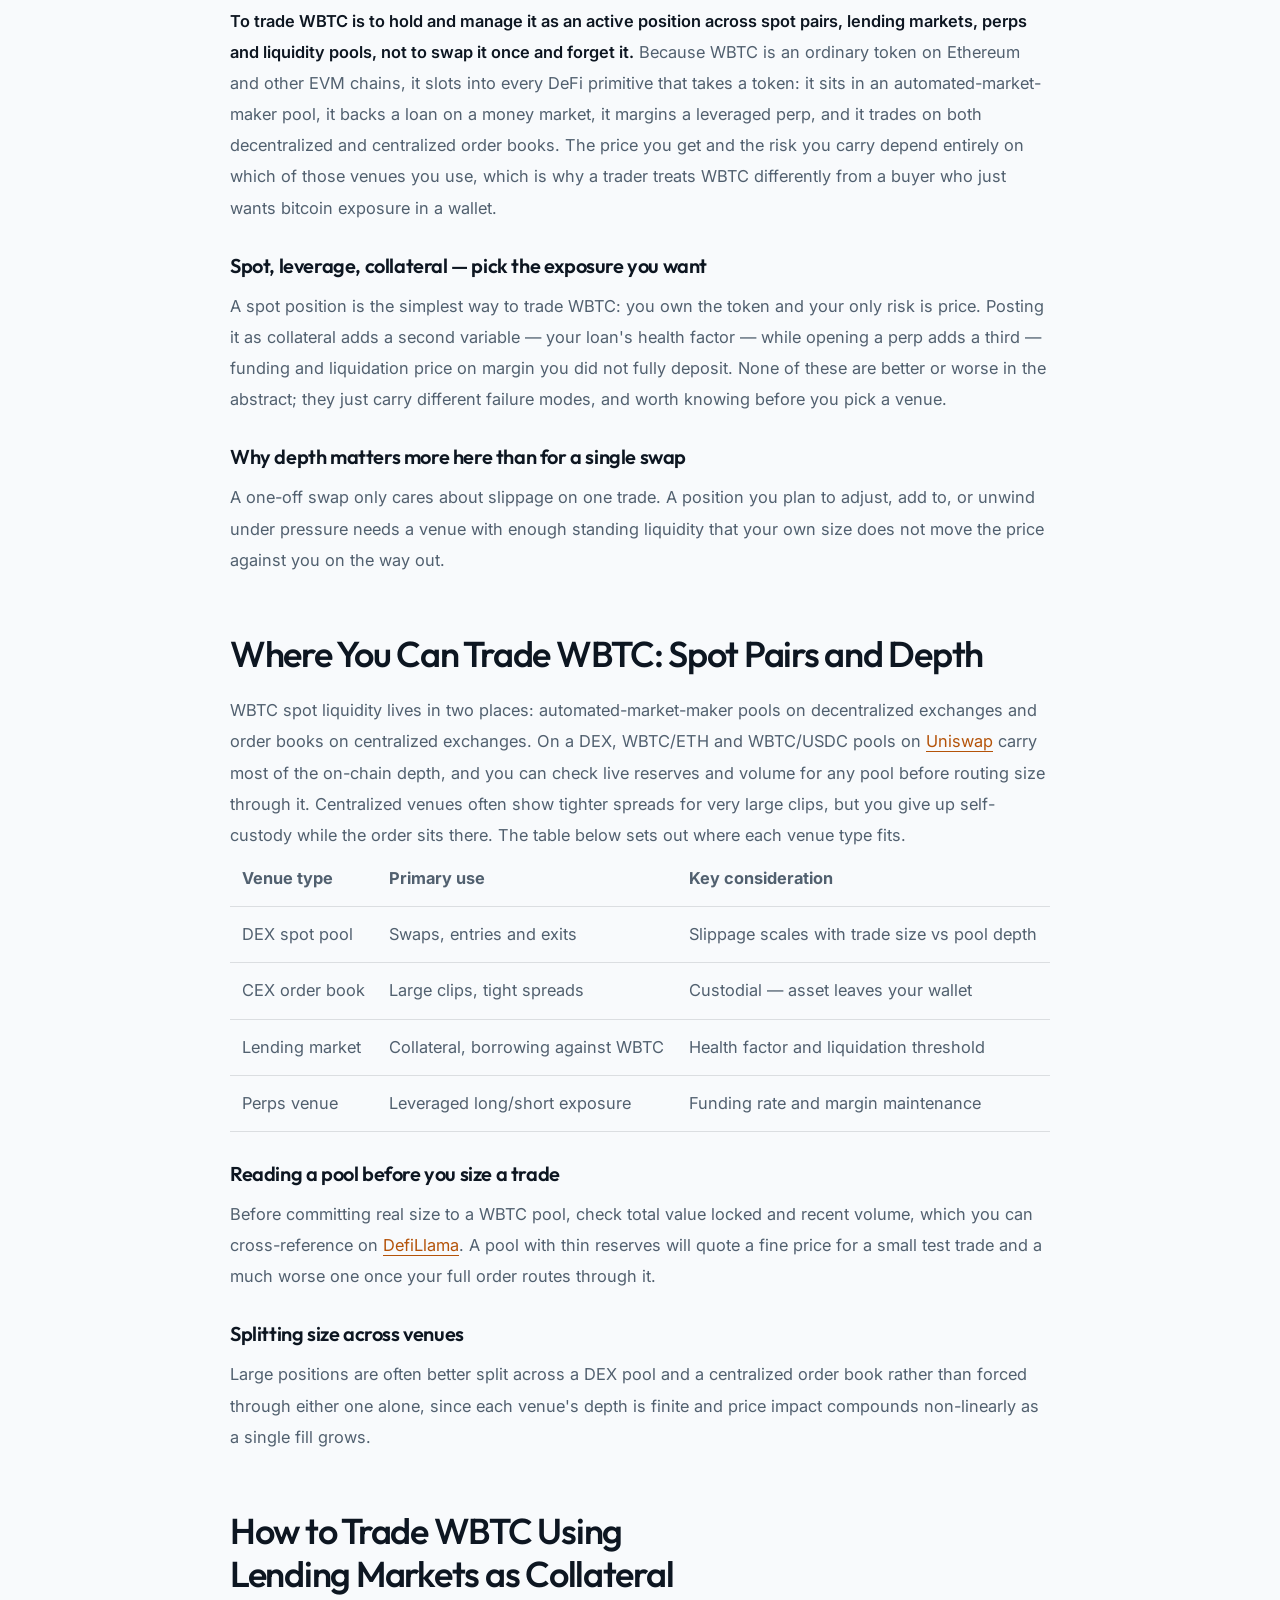
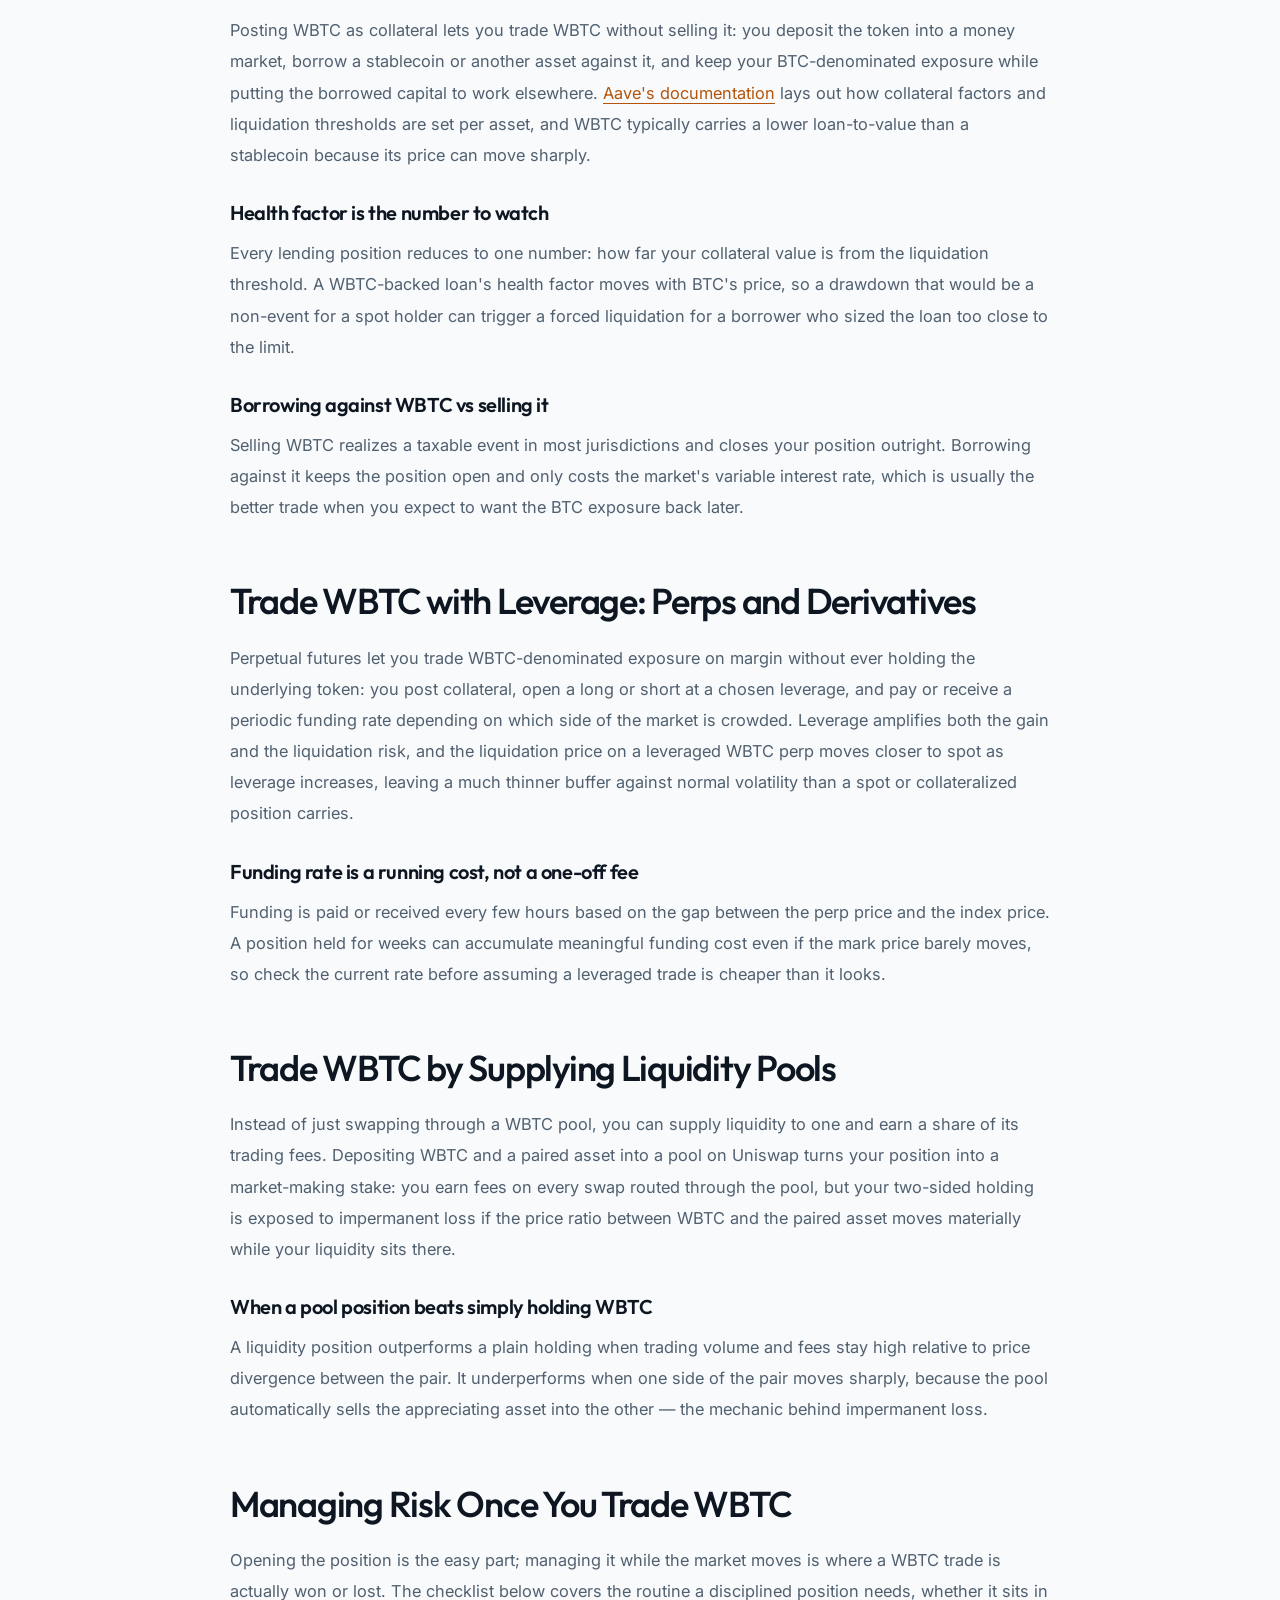
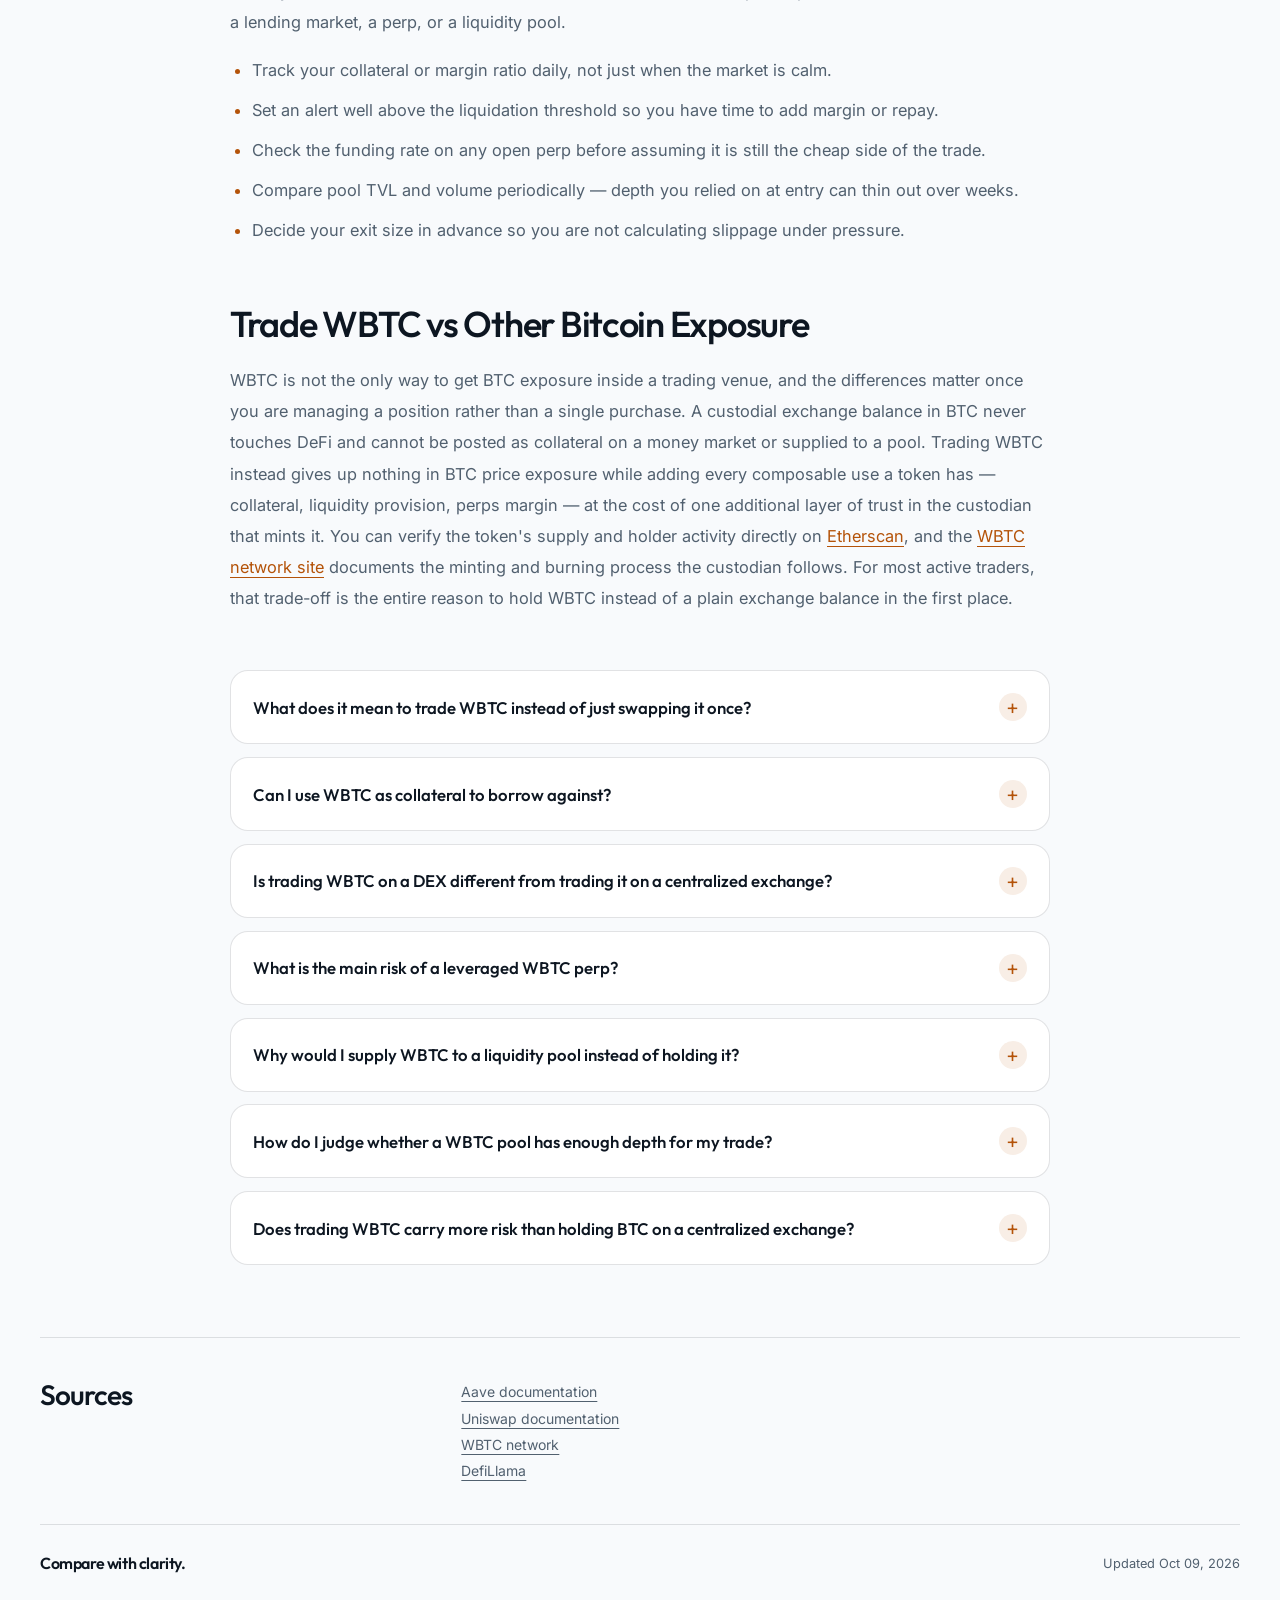
==== commit a635b8cd: "Fix mojibake (encoding) in template chrome" ====
--- a/index.html
+++ b/index.html
@@ -1,4 +1,4 @@
-﻿<!doctype html>
+<!doctype html>
 <html lang="en">
 <head>
 <meta charset="utf-8">
@@ -116,7 +116,7 @@
 .c3dc73a::-webkit-details-marker{display:none}
 .c3dc73a::after{content:"+";flex:none;display:grid;place-items:center;width:28px;height:28px;border-radius:50%;background:color-mix(in srgb,var(--accent) 10%,var(--surface));color:var(--accent);font:400 1.25rem/1 var(--body)}
 .ca0134e[open]{border-color:color-mix(in srgb,var(--accent) 40%,transparent)}
-.ca0134e[open]>.c3dc73a::after{content:"в€’"}
+.ca0134e[open]>.c3dc73a::after{content:"−"}
 .c11dd13{padding:0 2.8rem 1.3rem 0;color:var(--muted);line-height:1.85;overflow-wrap:anywhere}
 .c11dd13 p{margin:.25rem 0 .75rem}
 .cfb174a{display:grid;grid-template-columns:1fr 2fr;gap:2rem;padding:2.5rem 0;border-top:1px solid color-mix(in srgb,var(--text) 12%,transparent)}
@@ -137,7 +137,7 @@
 <div class="c65a186">
 <nav class="c04835f" aria-label="Main navigation">
 <a class="cb0464f" href="#hero"><span class="ca001fd" aria-hidden="true"><svg viewBox="0 0 24 24"><path d="M4 8h15m-4-4 4 4-4 4M20 16H5m4-4-4 4 4 4"/></svg></span>Compare</a>
-<div class="cde5fa7"><a href="#facts">Key facts</a><a href="#guide">Guide</a><a href="#sources">Sources</a><a class="cc9e0dc" href="dashboard/">Open app в†—</a></div>
+<div class="cde5fa7"><a href="#facts">Key facts</a><a href="#guide">Guide</a><a href="#sources">Sources</a><a class="cc9e0dc" href="dashboard/">Open app ↗</a></div>
 </nav>
 <div class="c59452d"><nav class="c7d33c6" aria-label="Breadcrumb"><a href="dashboard/">Home</a> <span>/</span> <span>Wrapping</span> <span>/</span> <span>Trade WBTC</span></nav></div>
 <section class="c3b5d91" id="hero" aria-labelledby="hero-title">
@@ -158,18 +158,18 @@
 </div>
 <label class="cad4ee0" for="amount">Amount</label>
 <div class="c2b5b8c"><input id="amount" type="number" inputmode="decimal" min="1" max="1000000000" step="0.01" value="1000" aria-describedby="amount-hint amount-error"><span>units</span></div>
-<p class="cc66f03" id="amount-hint">Enter 1вЂ“1,000,000,000 units, up to 2 decimal places.</p>
+<p class="cc66f03" id="amount-hint">Enter 1–1,000,000,000 units, up to 2 decimal places.</p>
 <p class="c4b0062" id="amount-error" hidden></p>
 <div class="c60124e" role="status" aria-live="polite" aria-atomic="true">
 <span class="c5fe6c5">Estimated amount received</span>
-<output class="cc51a29" id="received" for="amount">вЂ”</output>
+<output class="cc51a29" id="received" for="amount">—</output>
 <div class="c22b7d9">
-<div><span class="cf38dc4">Estimated fee</span><output class="cf67cae" id="fee" for="amount">вЂ”</output></div>
-<div><span class="cf38dc4">Estimated time</span><output class="cf67cae" id="time" for="amount">вЂ”</output></div>
+<div><span class="cf38dc4">Estimated fee</span><output class="cf67cae" id="fee" for="amount">—</output></div>
+<div><span class="cf38dc4">Estimated time</span><output class="cf67cae" id="time" for="amount">—</output></div>
 </div>
 </div>
 <a class="cfee5eb" href="dashboard/">Continue <svg viewBox="0 0 24 24" aria-hidden="true"><path d="M5 12h14m-6-6 6 6-6 6"/></svg></a>
-<details class="c0dd87b"><summary>How the estimate is calculated</summary><p>Fee = 0.5 units + 0.35% of the amount, rounded to 2 decimals. Amount received = amount в€’ fee. Time = 2 minutes + 1 minute per 10,000 units, rounded up.</p></details>
+<details class="c0dd87b"><summary>How the estimate is calculated</summary><p>Fee = 0.5 units + 0.35% of the amount, rounded to 2 decimals. Amount received = amount − fee. Time = 2 minutes + 1 minute per 10,000 units, rounded up.</p></details>
 <noscript><p class="cc66f03">Enable JavaScript to calculate fees and timing.</p></noscript>
 </div>
 </aside>
@@ -215,9 +215,9 @@
     error.hidden = valid;
     error.textContent = valid ? '' : 'Enter an amount from 1 to 1,000,000,000 with up to 2 decimal places.';
     if (!valid) {
-      received.textContent = 'вЂ”';
-      fee.textContent = 'вЂ”';
-      time.textContent = 'вЂ”';
+      received.textContent = '—';
+      fee.textContent = '—';
+      time.textContent = '—';
       return;
     }
     const amountCents = Math.round(value * 100);
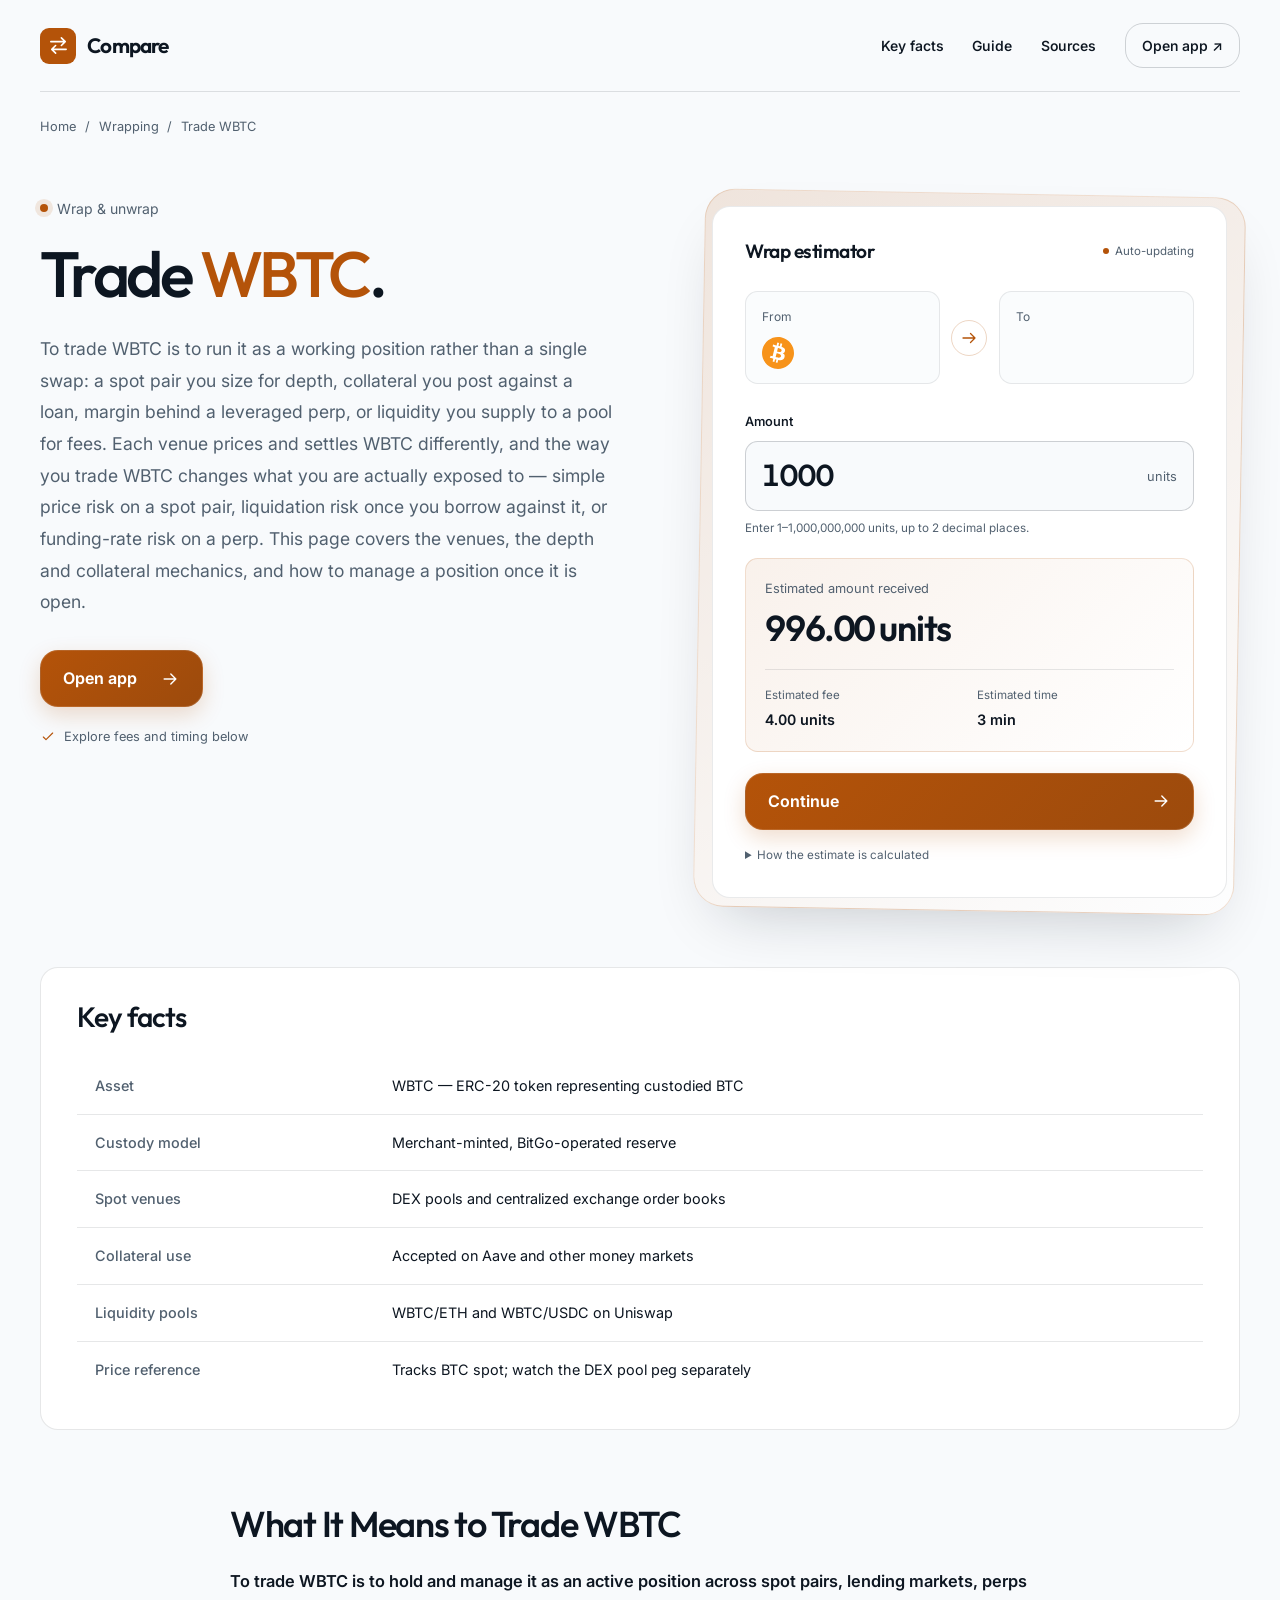
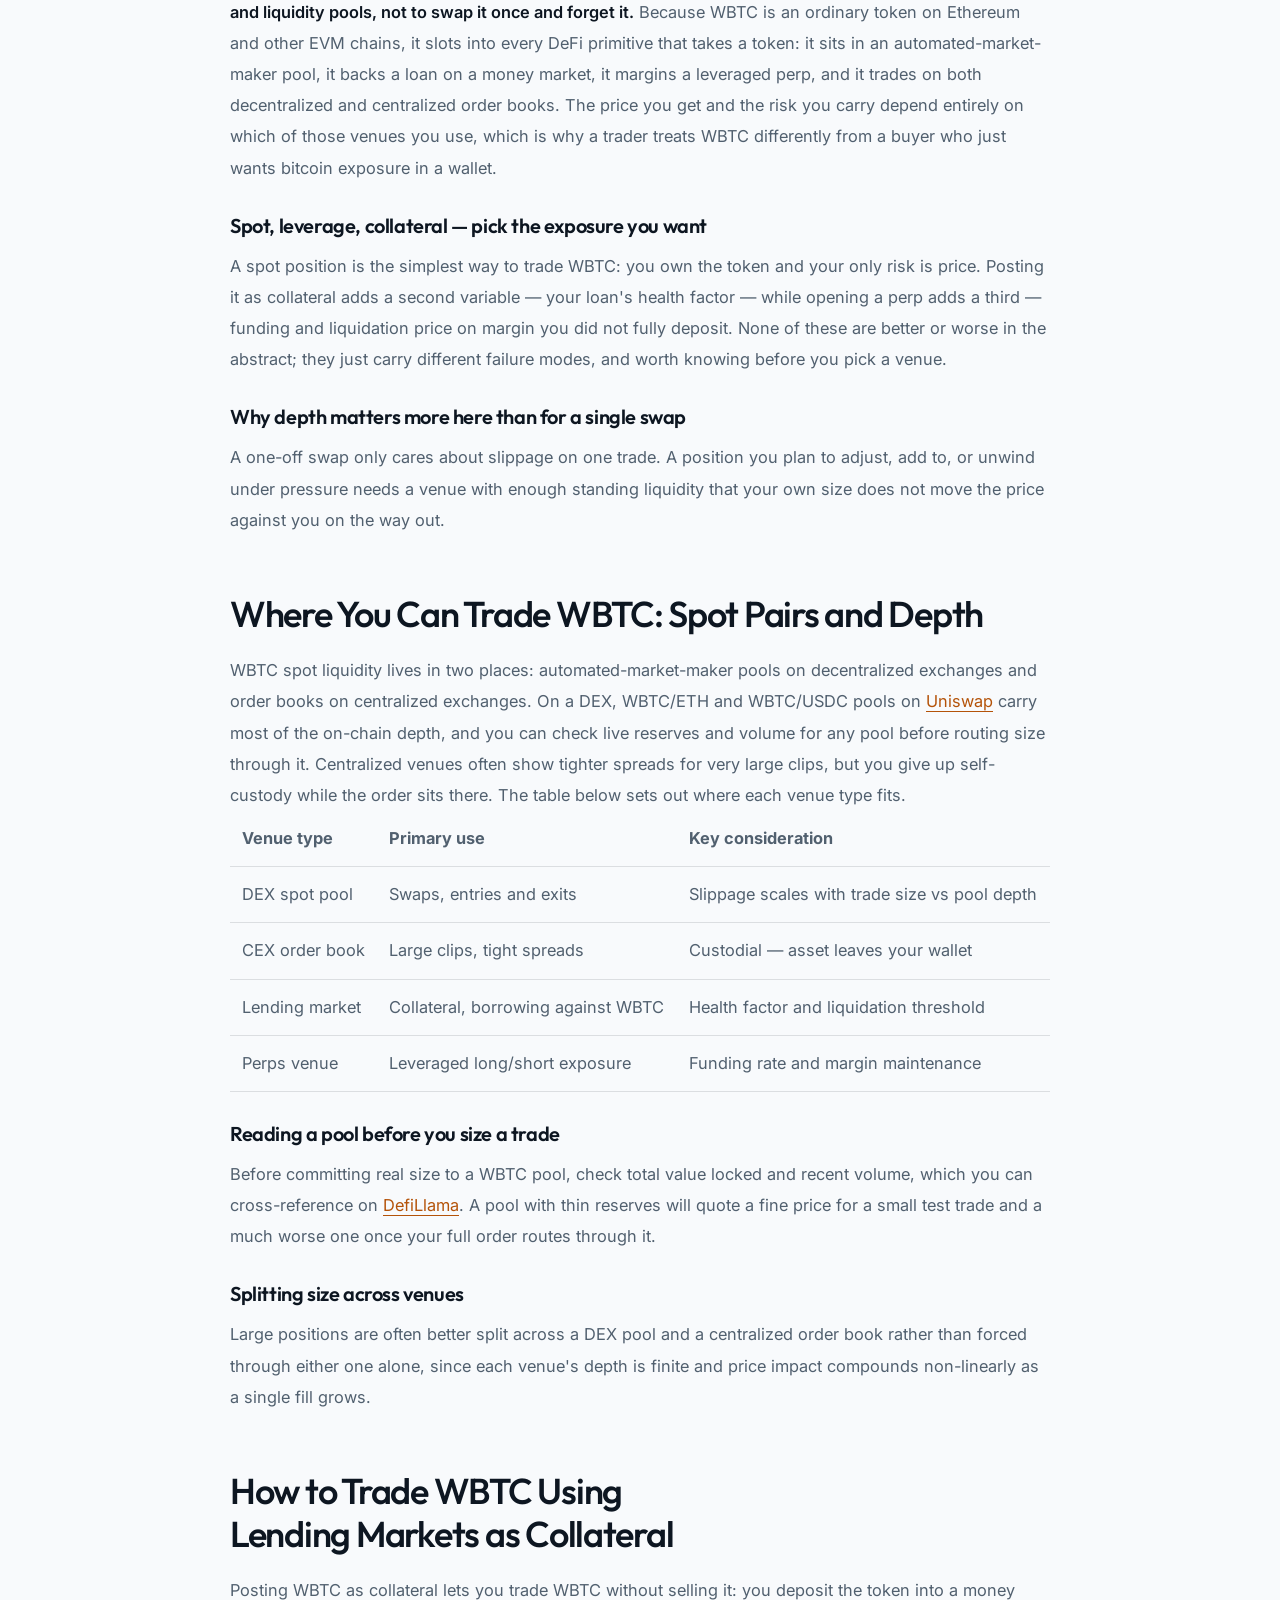
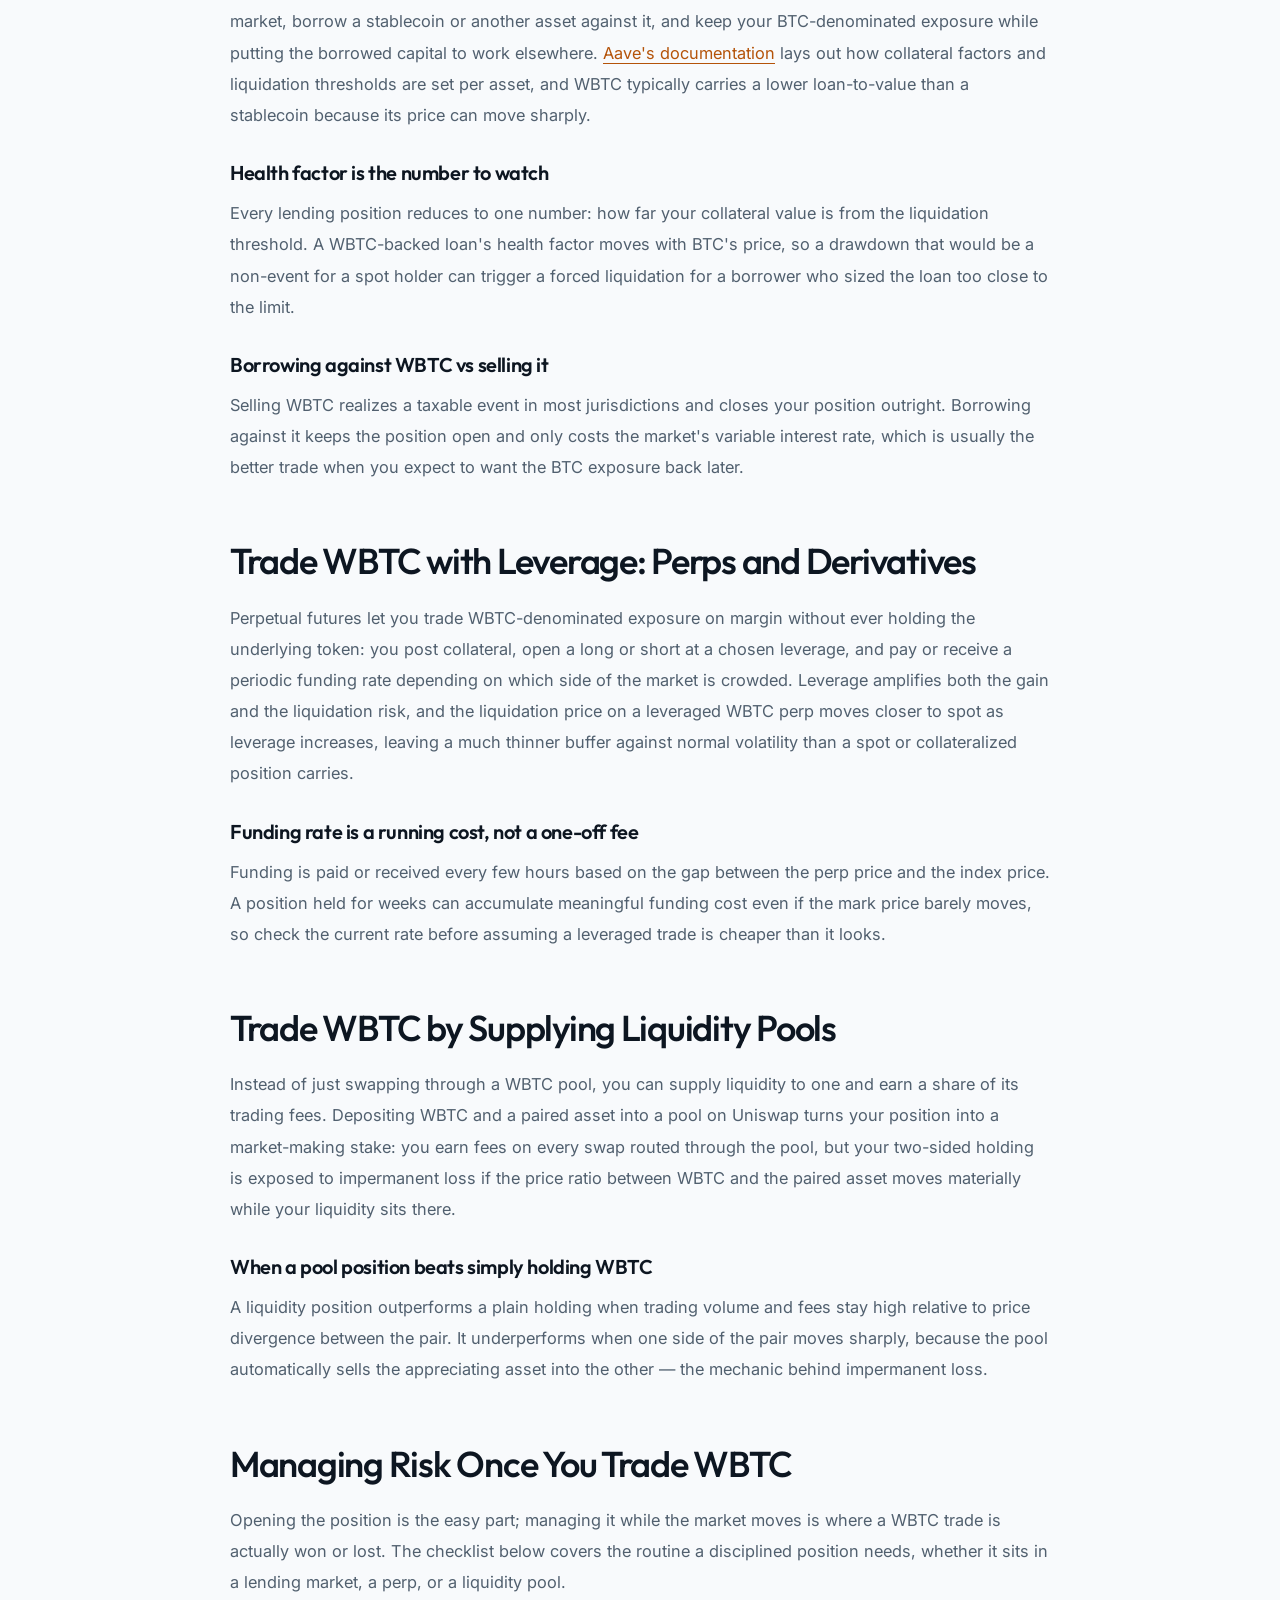
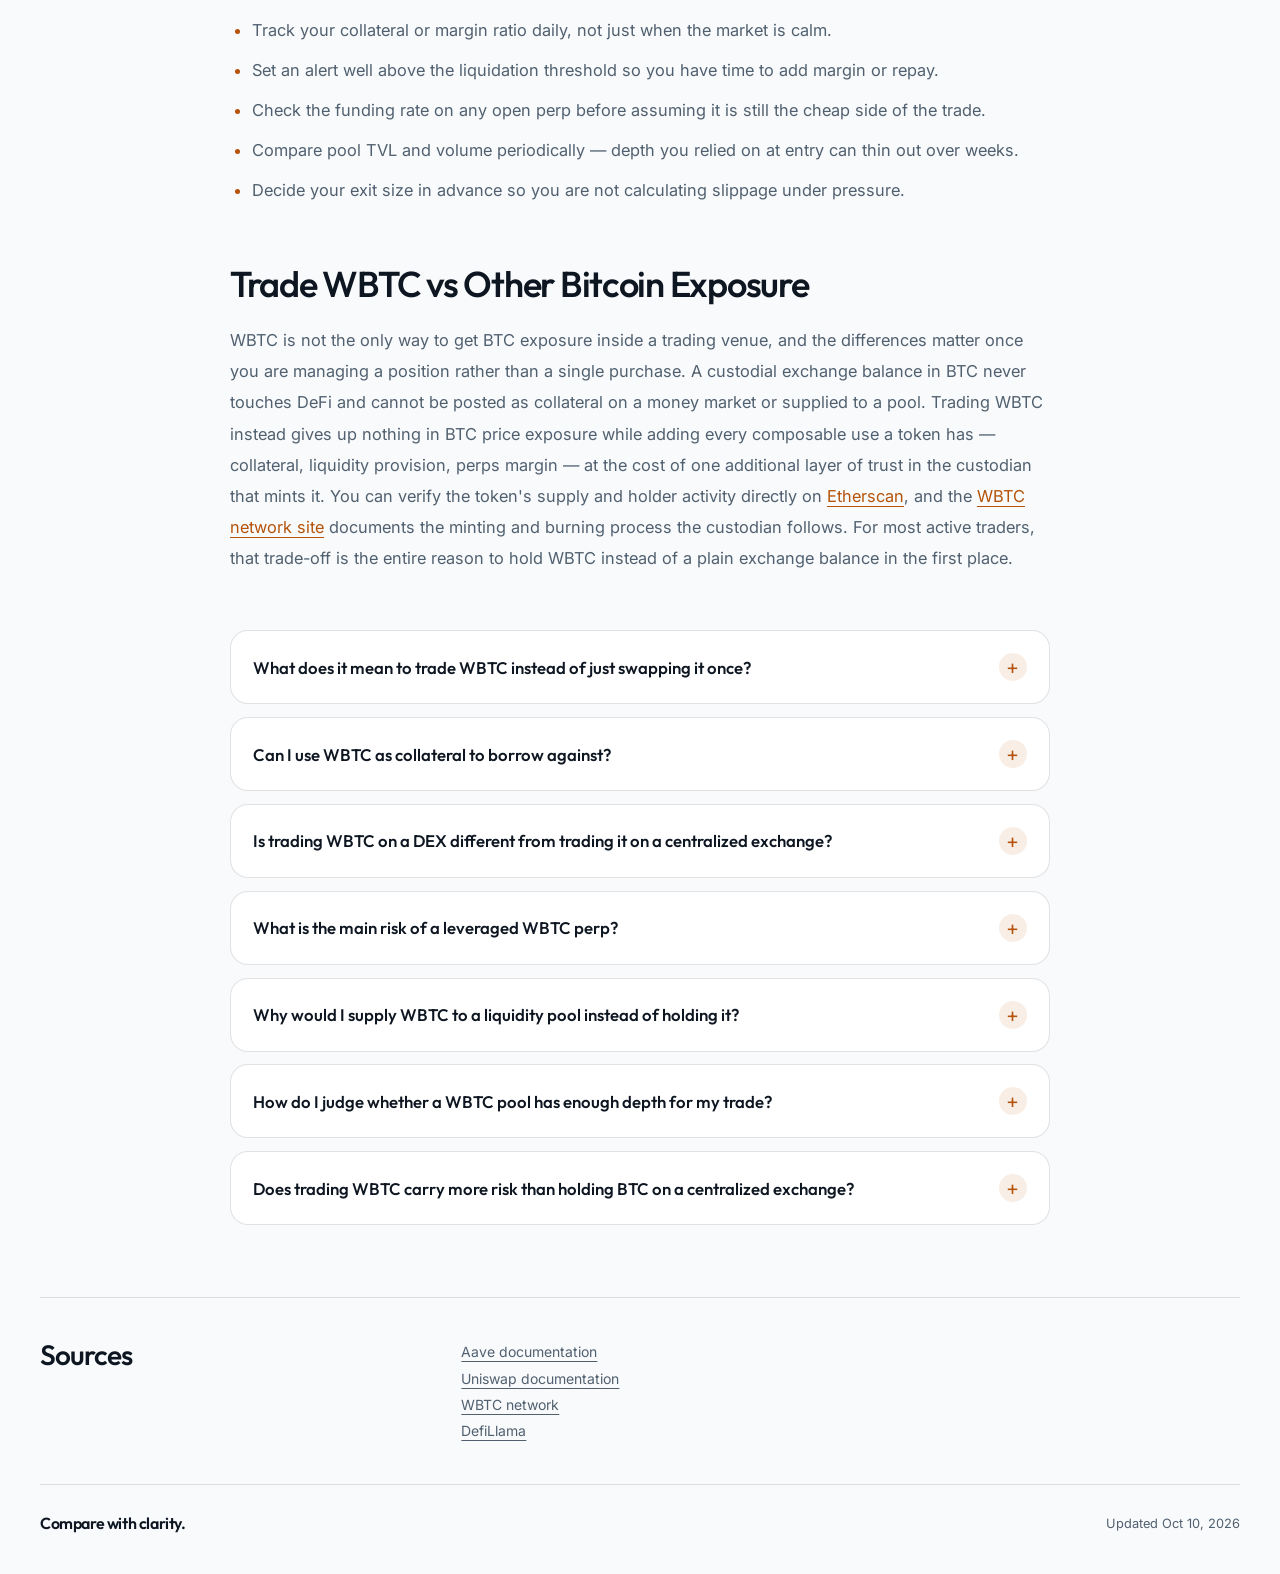
==== commit 2fcb78e1: "Compact hero/widget; lowercase canonical" ====
--- a/index.html
+++ b/index.html
@@ -13,7 +13,7 @@
 <meta name="twitter:card" content="summary_large_image">
 <meta name="twitter:title" content="Trade WBTC">
 <link rel="preconnect" href="https://fonts.googleapis.com"><link rel="preconnect" href="https://fonts.gstatic.com" crossorigin><link rel="stylesheet" href="https://fonts.googleapis.com/css2?family=Inter:wght@400;500;600;700&family=Outfit:wght@500;600;700&display=swap">
-<script type="application/ld+json">{"@context": "https://schema.org", "@graph": [{"@type": "WebSite", "@id": "https://trade-wbtc.github.io/#website", "url": "https://trade-wbtc.github.io/", "name": "Trade WBTC — Spot, Collateral, Perps & Liquidity Pools"}, {"@type": "WebPage", "@id": "https://trade-wbtc.github.io/#webpage", "url": "https://trade-wbtc.github.io/", "name": "Trade WBTC — Spot, Collateral, Perps & Liquidity Pools", "isPartOf": {"@id": "https://trade-wbtc.github.io/#website"}, "description": "Trade WBTC across spot pairs, lending markets, perps and liquidity pools. Compare venues, manage collateral ratios and liquidation risk, and size a position with real depth in mind.", "datePublished": "2026-10-09", "dateModified": "2026-10-09"}, {"@type": "SoftwareApplication", "name": "Trade WBTC", "applicationCategory": "FinanceApplication", "operatingSystem": "Web", "offers": {"@type": "Offer", "price": "0", "priceCurrency": "USD"}}, {"@type": "BreadcrumbList", "itemListElement": [{"@type": "ListItem", "position": 1, "name": "Home", "item": "https://trade-wbtc.github.io/"}, {"@type": "ListItem", "position": 2, "name": "Wrapping"}, {"@type": "ListItem", "position": 3, "name": "Trade WBTC"}]}, {"@type": "FAQPage", "mainEntity": [{"@type": "Question", "name": "What does it mean to trade WBTC instead of just swapping it once?", "acceptedAnswer": {"@type": "Answer", "text": "It means running WBTC as an ongoing position — in a spot pair, as loan collateral, as perp margin, or inside a liquidity pool — rather than buying it and leaving it untouched. Each venue changes what you are exposed to beyond plain price risk."}}, {"@type": "Question", "name": "Can I use WBTC as collateral to borrow against?", "acceptedAnswer": {"@type": "Answer", "text": "Yes. Money markets such as Aave accept WBTC as collateral, letting you borrow a stablecoin or another asset while keeping your BTC-denominated exposure open. The tradeoff is a health factor that can trigger liquidation if BTC's price drops sharply."}}, {"@type": "Question", "name": "Is trading WBTC on a DEX different from trading it on a centralized exchange?", "acceptedAnswer": {"@type": "Answer", "text": "Yes. A DEX pool is self-custodial and its price depends on pool depth, while a centralized order book can offer tighter spreads for large size but requires giving up custody of the asset while the order sits open."}}, {"@type": "Question", "name": "What is the main risk of a leveraged WBTC perp?", "acceptedAnswer": {"@type": "Answer", "text": "Leverage compresses the distance between your entry price and your liquidation price, so a move that would be routine for a spot holder can force a leveraged position to close. Funding rate is an additional running cost on top of that risk."}}, {"@type": "Question", "name": "Why would I supply WBTC to a liquidity pool instead of holding it?", "acceptedAnswer": {"@type": "Answer", "text": "A liquidity position earns trading fees on every swap routed through the pool, which can outperform simply holding WBTC when volume is high. It underperforms when the paired asset's price diverges sharply, due to impermanent loss."}}, {"@type": "Question", "name": "How do I judge whether a WBTC pool has enough depth for my trade?", "acceptedAnswer": {"@type": "Answer", "text": "Check the pool's total value locked and recent volume before routing size through it — a small test trade can look fine on a thin pool and still produce heavy slippage once your full size follows."}}, {"@type": "Question", "name": "Does trading WBTC carry more risk than holding BTC on a centralized exchange?", "acceptedAnswer": {"@type": "Answer", "text": "It carries a different risk, not simply more: WBTC adds custodian trust in exchange for composability across collateral, liquidity and perps venues that a plain exchange balance never reaches at all."}}]}]}</script>
+<script type="application/ld+json">{"@context": "https://schema.org", "@graph": [{"@type": "WebSite", "@id": "https://trade-wbtc.github.io/#website", "url": "https://trade-wbtc.github.io/", "name": "Trade WBTC — Spot, Collateral, Perps & Liquidity Pools"}, {"@type": "WebPage", "@id": "https://trade-wbtc.github.io/#webpage", "url": "https://trade-wbtc.github.io/", "name": "Trade WBTC — Spot, Collateral, Perps & Liquidity Pools", "isPartOf": {"@id": "https://trade-wbtc.github.io/#website"}, "description": "Trade WBTC across spot pairs, lending markets, perps and liquidity pools. Compare venues, manage collateral ratios and liquidation risk, and size a position with real depth in mind.", "datePublished": "2026-10-10", "dateModified": "2026-10-10"}, {"@type": "SoftwareApplication", "name": "Trade WBTC", "applicationCategory": "FinanceApplication", "operatingSystem": "Web", "offers": {"@type": "Offer", "price": "0", "priceCurrency": "USD"}}, {"@type": "BreadcrumbList", "itemListElement": [{"@type": "ListItem", "position": 1, "name": "Home", "item": "https://trade-wbtc.github.io/"}, {"@type": "ListItem", "position": 2, "name": "Wrapping"}, {"@type": "ListItem", "position": 3, "name": "Trade WBTC"}]}, {"@type": "FAQPage", "mainEntity": [{"@type": "Question", "name": "What does it mean to trade WBTC instead of just swapping it once?", "acceptedAnswer": {"@type": "Answer", "text": "It means running WBTC as an ongoing position — in a spot pair, as loan collateral, as perp margin, or inside a liquidity pool — rather than buying it and leaving it untouched. Each venue changes what you are exposed to beyond plain price risk."}}, {"@type": "Question", "name": "Can I use WBTC as collateral to borrow against?", "acceptedAnswer": {"@type": "Answer", "text": "Yes. Money markets such as Aave accept WBTC as collateral, letting you borrow a stablecoin or another asset while keeping your BTC-denominated exposure open. The tradeoff is a health factor that can trigger liquidation if BTC's price drops sharply."}}, {"@type": "Question", "name": "Is trading WBTC on a DEX different from trading it on a centralized exchange?", "acceptedAnswer": {"@type": "Answer", "text": "Yes. A DEX pool is self-custodial and its price depends on pool depth, while a centralized order book can offer tighter spreads for large size but requires giving up custody of the asset while the order sits open."}}, {"@type": "Question", "name": "What is the main risk of a leveraged WBTC perp?", "acceptedAnswer": {"@type": "Answer", "text": "Leverage compresses the distance between your entry price and your liquidation price, so a move that would be routine for a spot holder can force a leveraged position to close. Funding rate is an additional running cost on top of that risk."}}, {"@type": "Question", "name": "Why would I supply WBTC to a liquidity pool instead of holding it?", "acceptedAnswer": {"@type": "Answer", "text": "A liquidity position earns trading fees on every swap routed through the pool, which can outperform simply holding WBTC when volume is high. It underperforms when the paired asset's price diverges sharply, due to impermanent loss."}}, {"@type": "Question", "name": "How do I judge whether a WBTC pool has enough depth for my trade?", "acceptedAnswer": {"@type": "Answer", "text": "Check the pool's total value locked and recent volume before routing size through it — a small test trade can look fine on a thin pool and still produce heavy slippage once your full size follows."}}, {"@type": "Question", "name": "Does trading WBTC carry more risk than holding BTC on a centralized exchange?", "acceptedAnswer": {"@type": "Answer", "text": "It carries a different risk, not simply more: WBTC adds custodian trust in exchange for composability across collateral, liquidity and perps venues that a plain exchange balance never reaches at all."}}]}]}</script>
 <style>
 :root{--bg:#F8FAFC;--surface:#FFFFFF;--text:#0D1621;--muted:#51606F;--accent:#B45309;--accent-ink:#FFFFFF;--radius:18px;--display:"Outfit";--body:"Inter"}
 *{box-sizing:border-box}
@@ -39,7 +39,7 @@
 .c7d33c6{display:flex;flex-wrap:wrap;align-items:center;gap:.55rem;margin:0;padding:0;list-style:none}
 .c7d33c6 a{text-decoration:none}
 .c7d33c6 [aria-current="page"]{color:var(--text)}
-.c3b5d91{display:grid;grid-template-columns:minmax(0,1.1fr) minmax(0,1fr);align-items:center;gap:clamp(2rem,6vw,6rem);padding-block:2.5rem 5.5rem}
+.c3b5d91{display:grid;grid-template-columns:minmax(0,1.1fr) minmax(0,1fr);align-items:start;gap:clamp(1.75rem,5vw,4rem);padding-block:2rem 3.5rem}
 .c9ade87{min-width:0}
 .ce04dd8{display:inline-flex;align-items:center;gap:.55rem;margin:0 0 1.25rem;color:var(--muted);font-size:.875rem}
 .ce04dd8::before{content:"";width:.5rem;height:.5rem;border-radius:50%;background:var(--accent);box-shadow:0 0 0 5px color-mix(in srgb,var(--accent) 12%,transparent)}
@@ -197,7 +197,7 @@
 <li><a class="c6f01ec" href="https://docs.uniswap.org/" rel="nofollow noopener" target="_blank">Uniswap documentation</a></li>
 <li><a class="c6f01ec" href="https://wbtc.network/" rel="nofollow noopener" target="_blank">WBTC network</a></li>
 <li><a class="c6f01ec" href="https://defillama.com/" rel="nofollow noopener" target="_blank">DefiLlama</a></li></ul></div></section>
-<footer class="c8751e6"><span class="c725595">Compare with clarity.</span><p class="c16cbf2">Updated Oct 09, 2026</p></footer>
+<footer class="c8751e6"><span class="c725595">Compare with clarity.</span><p class="c16cbf2">Updated Oct 10, 2026</p></footer>
 </div>
 <script>
 (() => {
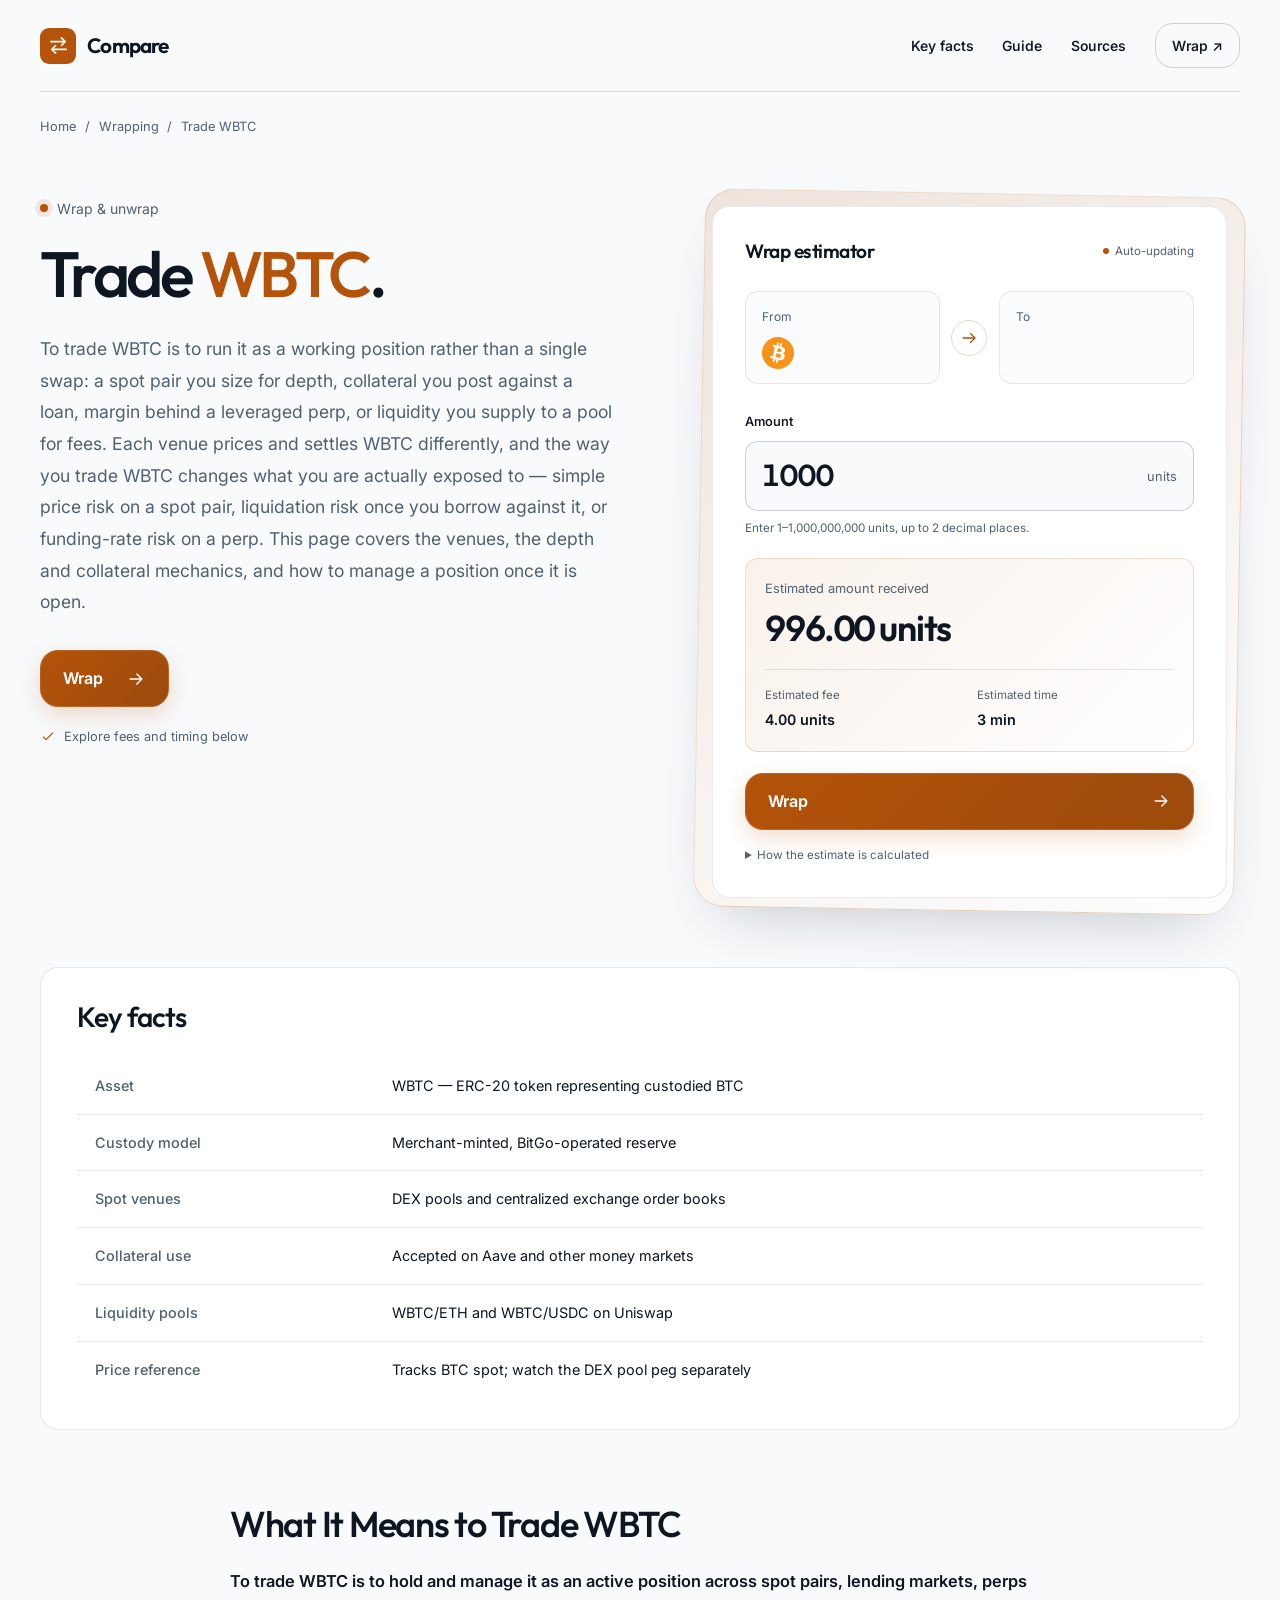
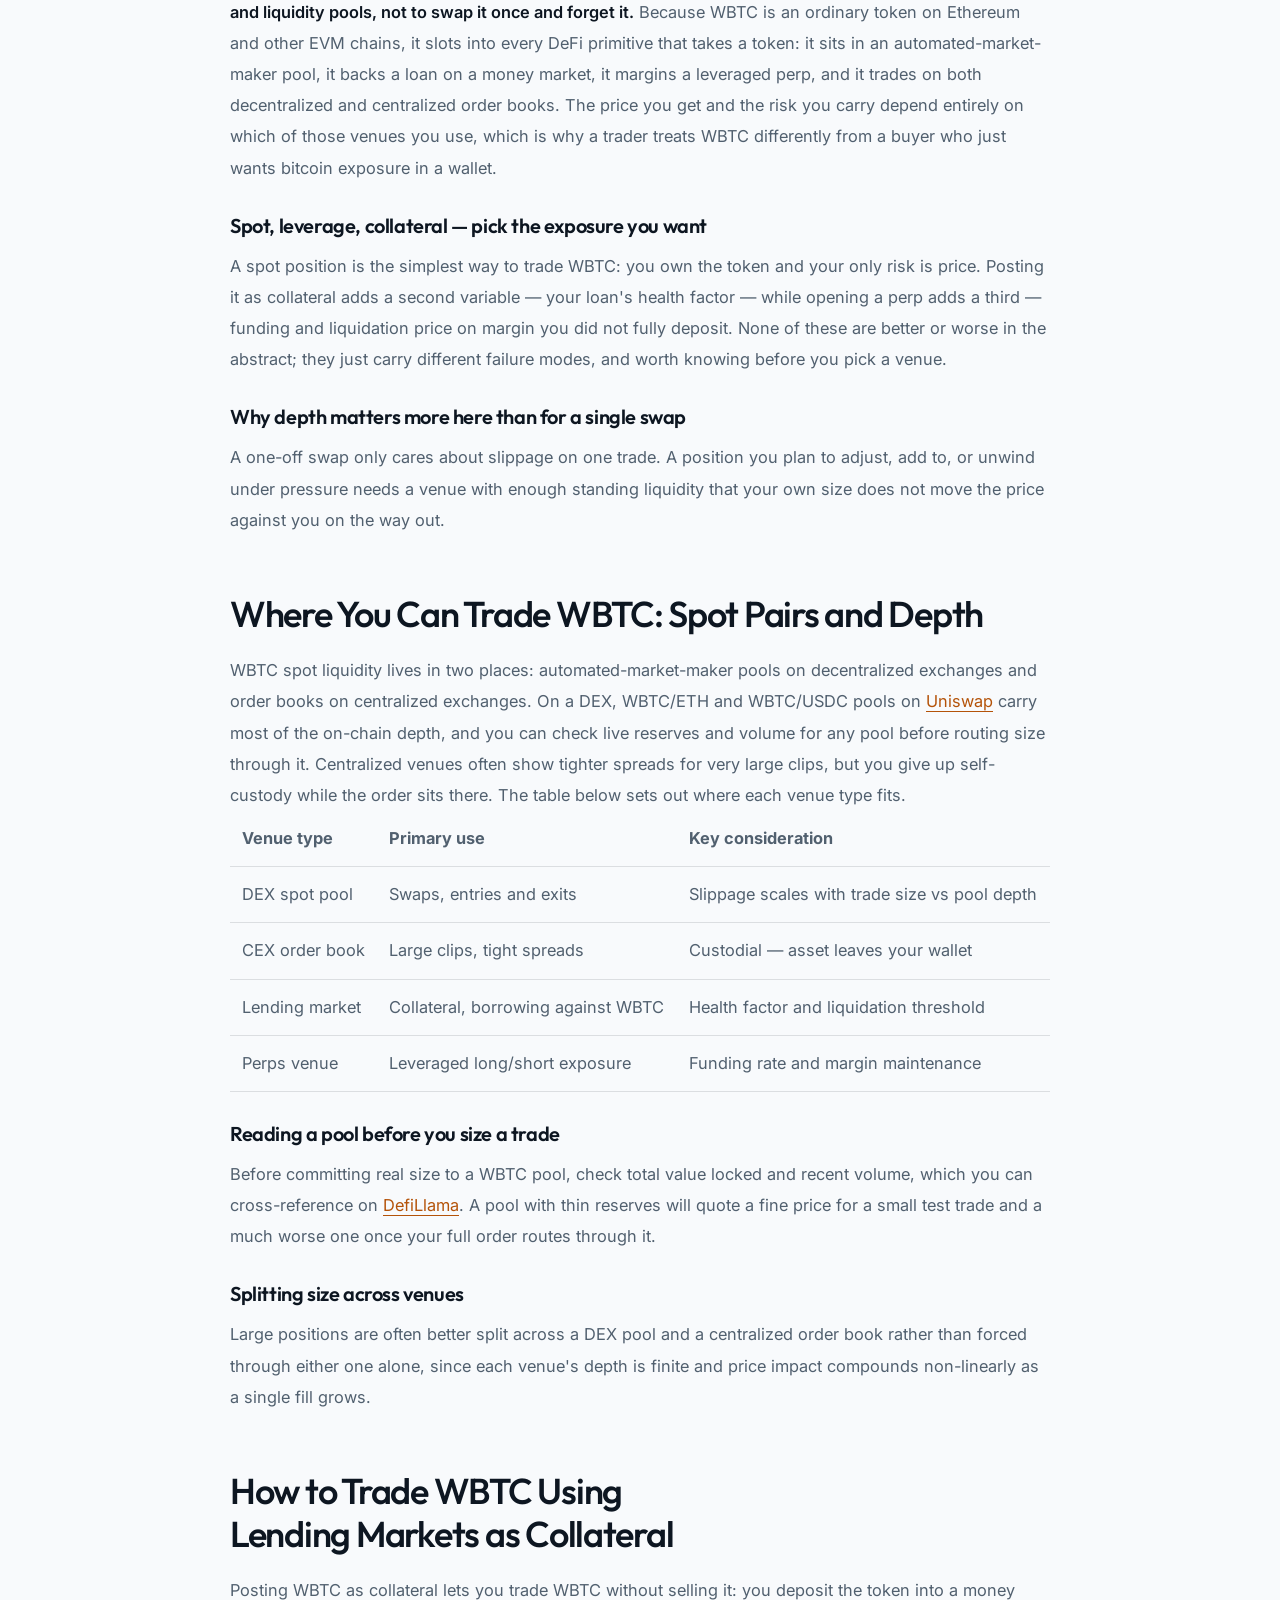
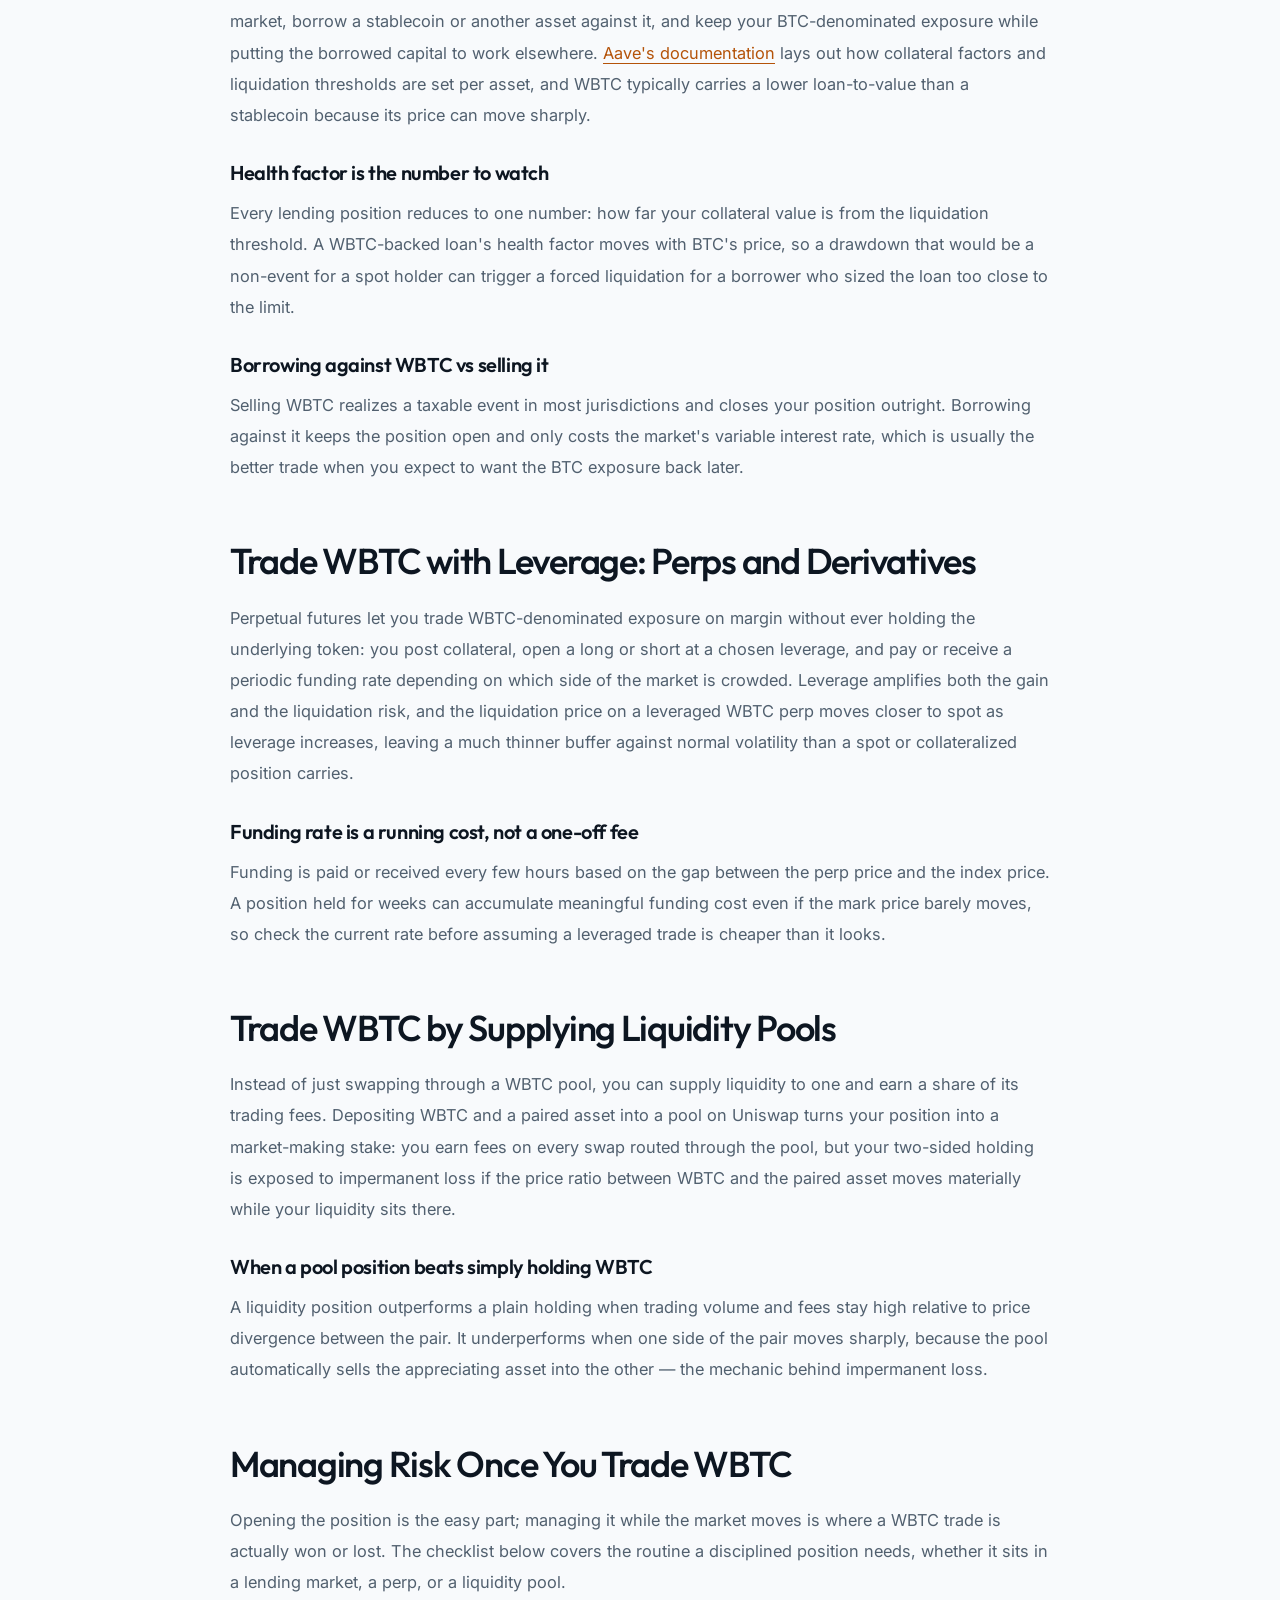
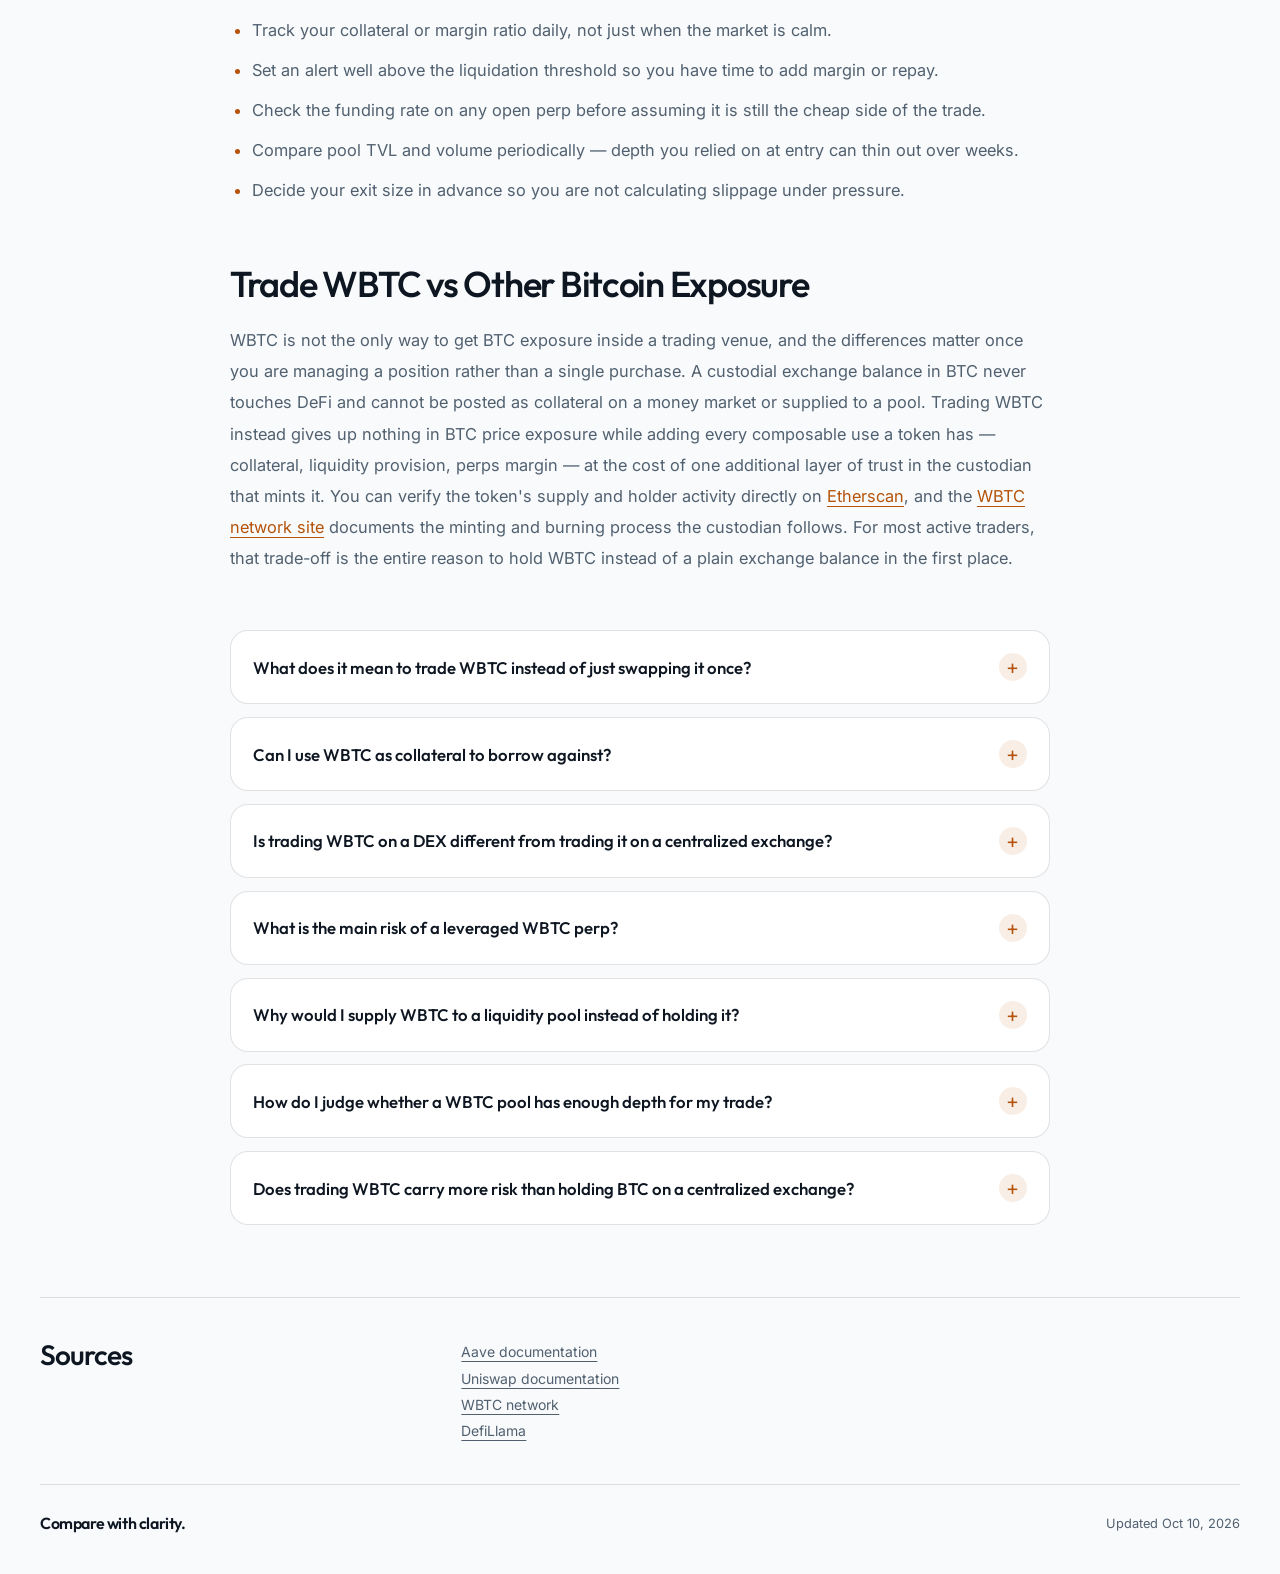
==== commit 9b10ccfe: "Compact hero; action-verb CTA (swap/bridge/stake)" ====
--- a/index.html
+++ b/index.html
@@ -137,7 +137,7 @@
 <div class="c65a186">
 <nav class="c04835f" aria-label="Main navigation">
 <a class="cb0464f" href="#hero"><span class="ca001fd" aria-hidden="true"><svg viewBox="0 0 24 24"><path d="M4 8h15m-4-4 4 4-4 4M20 16H5m4-4-4 4 4 4"/></svg></span>Compare</a>
-<div class="cde5fa7"><a href="#facts">Key facts</a><a href="#guide">Guide</a><a href="#sources">Sources</a><a class="cc9e0dc" href="dashboard/">Open app ↗</a></div>
+<div class="cde5fa7"><a href="#facts">Key facts</a><a href="#guide">Guide</a><a href="#sources">Sources</a><a class="cc9e0dc" href="dashboard/">Wrap ↗</a></div>
 </nav>
 <div class="c59452d"><nav class="c7d33c6" aria-label="Breadcrumb"><a href="dashboard/">Home</a> <span>/</span> <span>Wrapping</span> <span>/</span> <span>Trade WBTC</span></nav></div>
 <section class="c3b5d91" id="hero" aria-labelledby="hero-title">
@@ -145,7 +145,7 @@
 <p class="ce04dd8">Wrap & unwrap</p>
 <h1 id="hero-title">Trade <em>WBTC</em>.</h1>
 <p class="c91274c">To trade WBTC is to run it as a working position rather than a single swap: a spot pair you size for depth, collateral you post against a loan, margin behind a leveraged perp, or liquidity you supply to a pool for fees. Each venue prices and settles WBTC differently, and the way you trade WBTC changes what you are actually exposed to — simple price risk on a spot pair, liquidation risk once you borrow against it, or funding-rate risk on a perp. This page covers the venues, the depth and collateral mechanics, and how to manage a position once it is open.</p>
-<a class="cfee5eb" href="dashboard/">Open app <svg viewBox="0 0 24 24" aria-hidden="true"><path d="M5 12h14m-6-6 6 6-6 6"/></svg></a>
+<a class="cfee5eb" href="dashboard/">Wrap <svg viewBox="0 0 24 24" aria-hidden="true"><path d="M5 12h14m-6-6 6 6-6 6"/></svg></a>
 <p class="c5b540f"><svg viewBox="0 0 24 24" aria-hidden="true"><path d="m5 12 4 4L19 6"/></svg>Explore fees and timing below</p>
 </div>
 <aside class="c21f2dd" aria-labelledby="estimator-title">
@@ -168,7 +168,7 @@
 <div><span class="cf38dc4">Estimated time</span><output class="cf67cae" id="time" for="amount">—</output></div>
 </div>
 </div>
-<a class="cfee5eb" href="dashboard/">Continue <svg viewBox="0 0 24 24" aria-hidden="true"><path d="M5 12h14m-6-6 6 6-6 6"/></svg></a>
+<a class="cfee5eb" href="dashboard/">Wrap <svg viewBox="0 0 24 24" aria-hidden="true"><path d="M5 12h14m-6-6 6 6-6 6"/></svg></a>
 <details class="c0dd87b"><summary>How the estimate is calculated</summary><p>Fee = 0.5 units + 0.35% of the amount, rounded to 2 decimals. Amount received = amount − fee. Time = 2 minutes + 1 minute per 10,000 units, rounded up.</p></details>
 <noscript><p class="cc66f03">Enable JavaScript to calculate fees and timing.</p></noscript>
 </div>
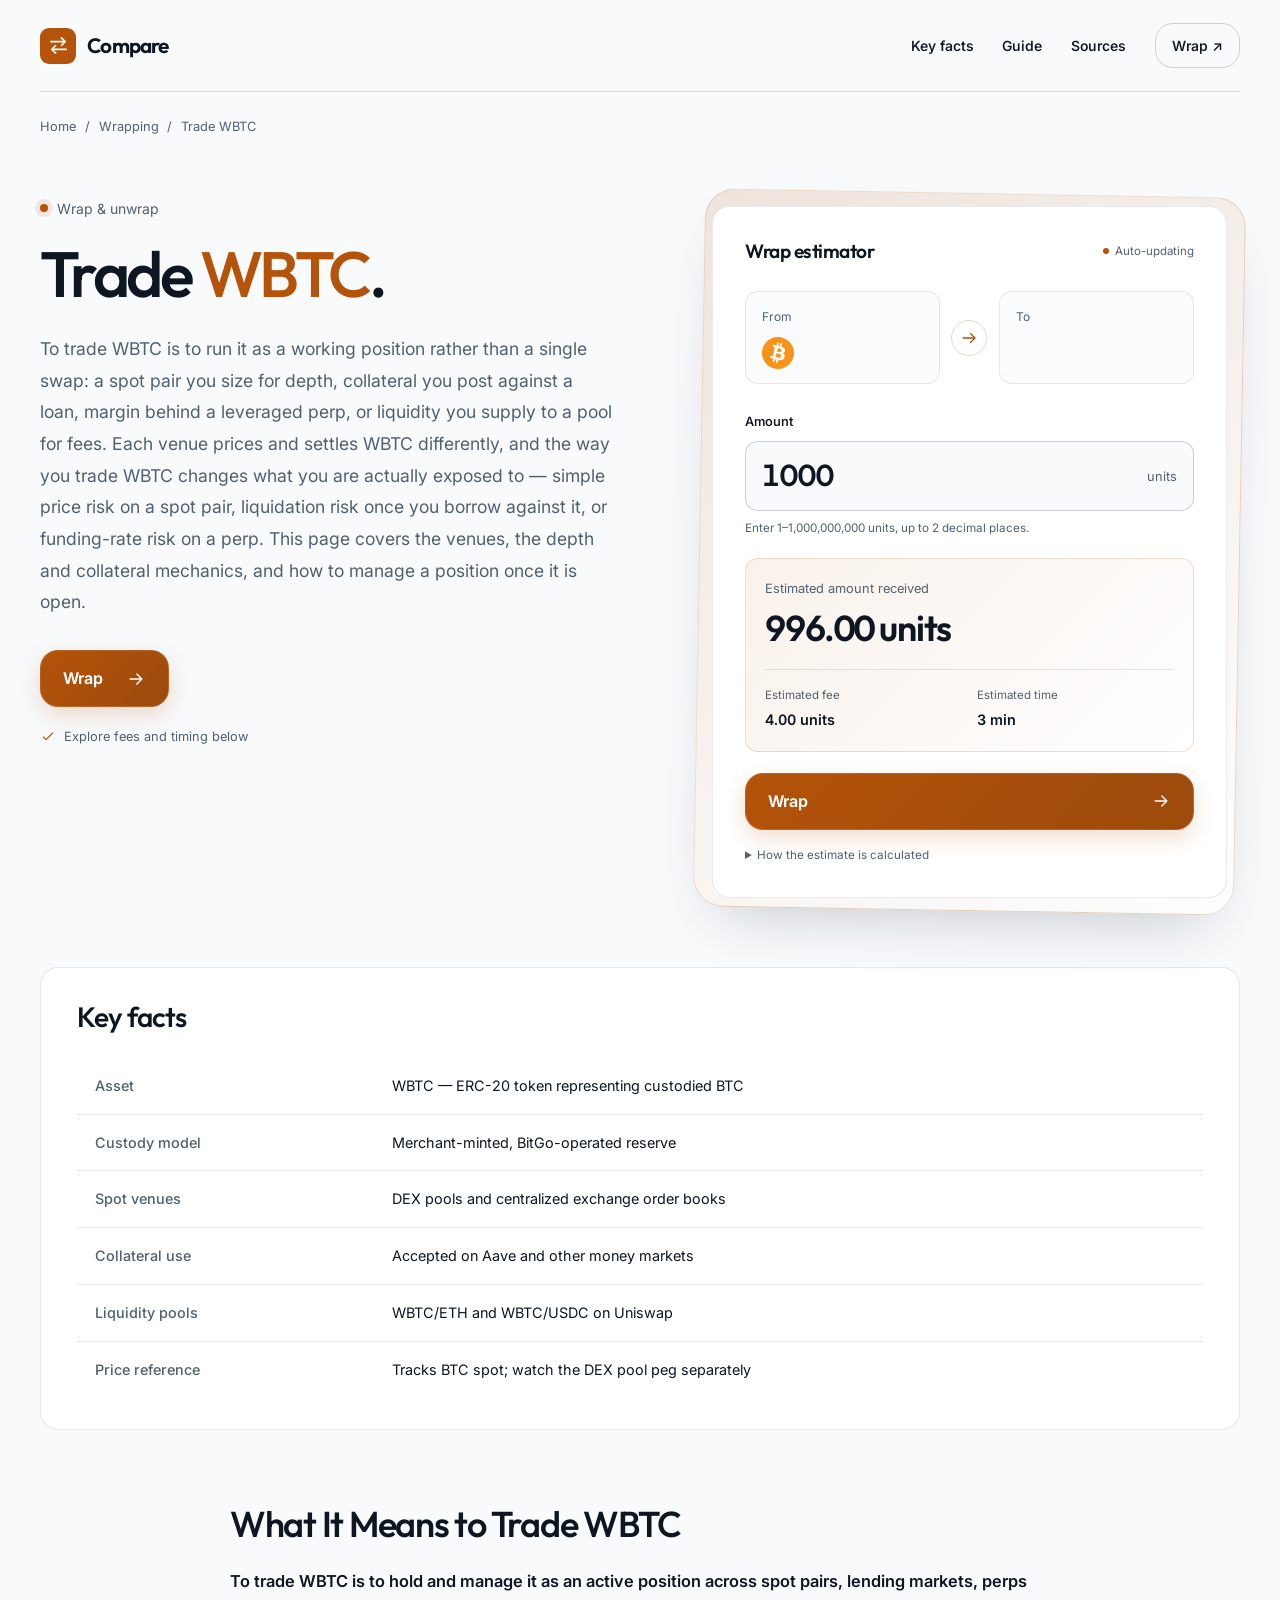
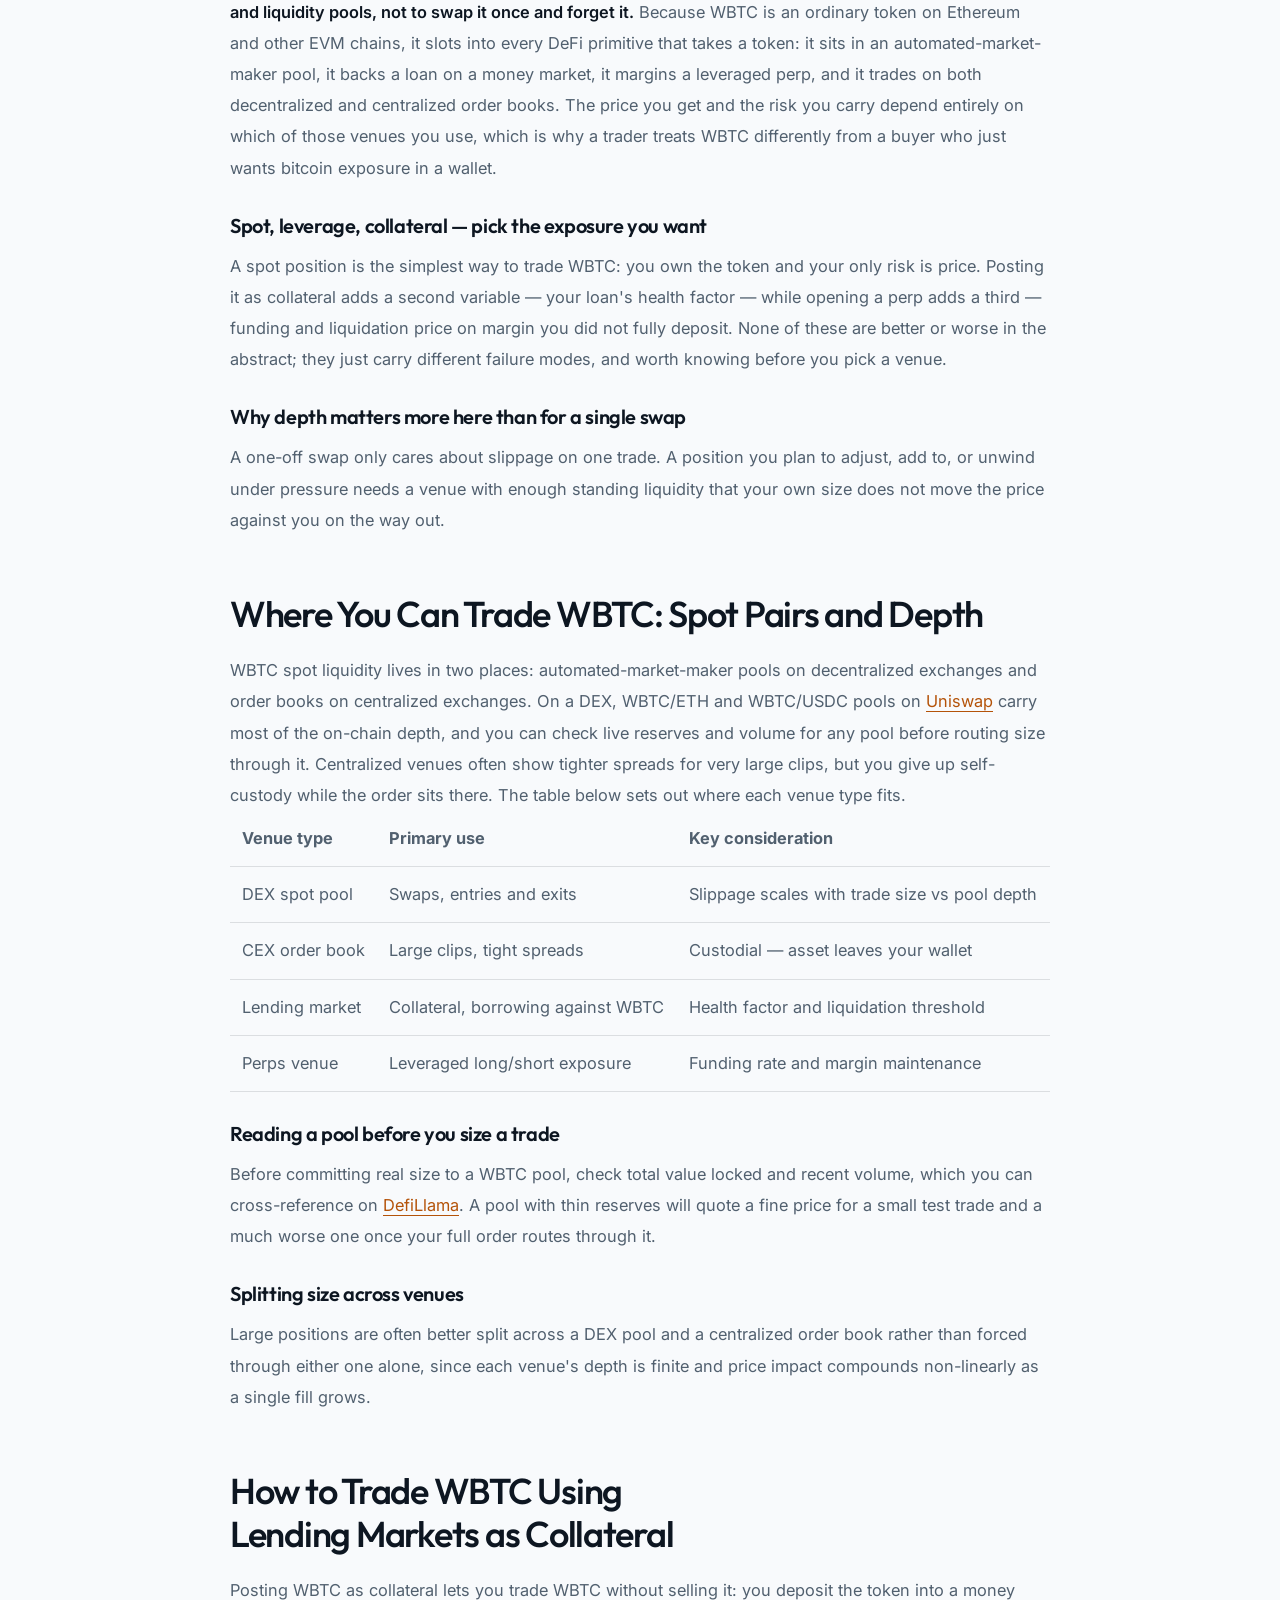
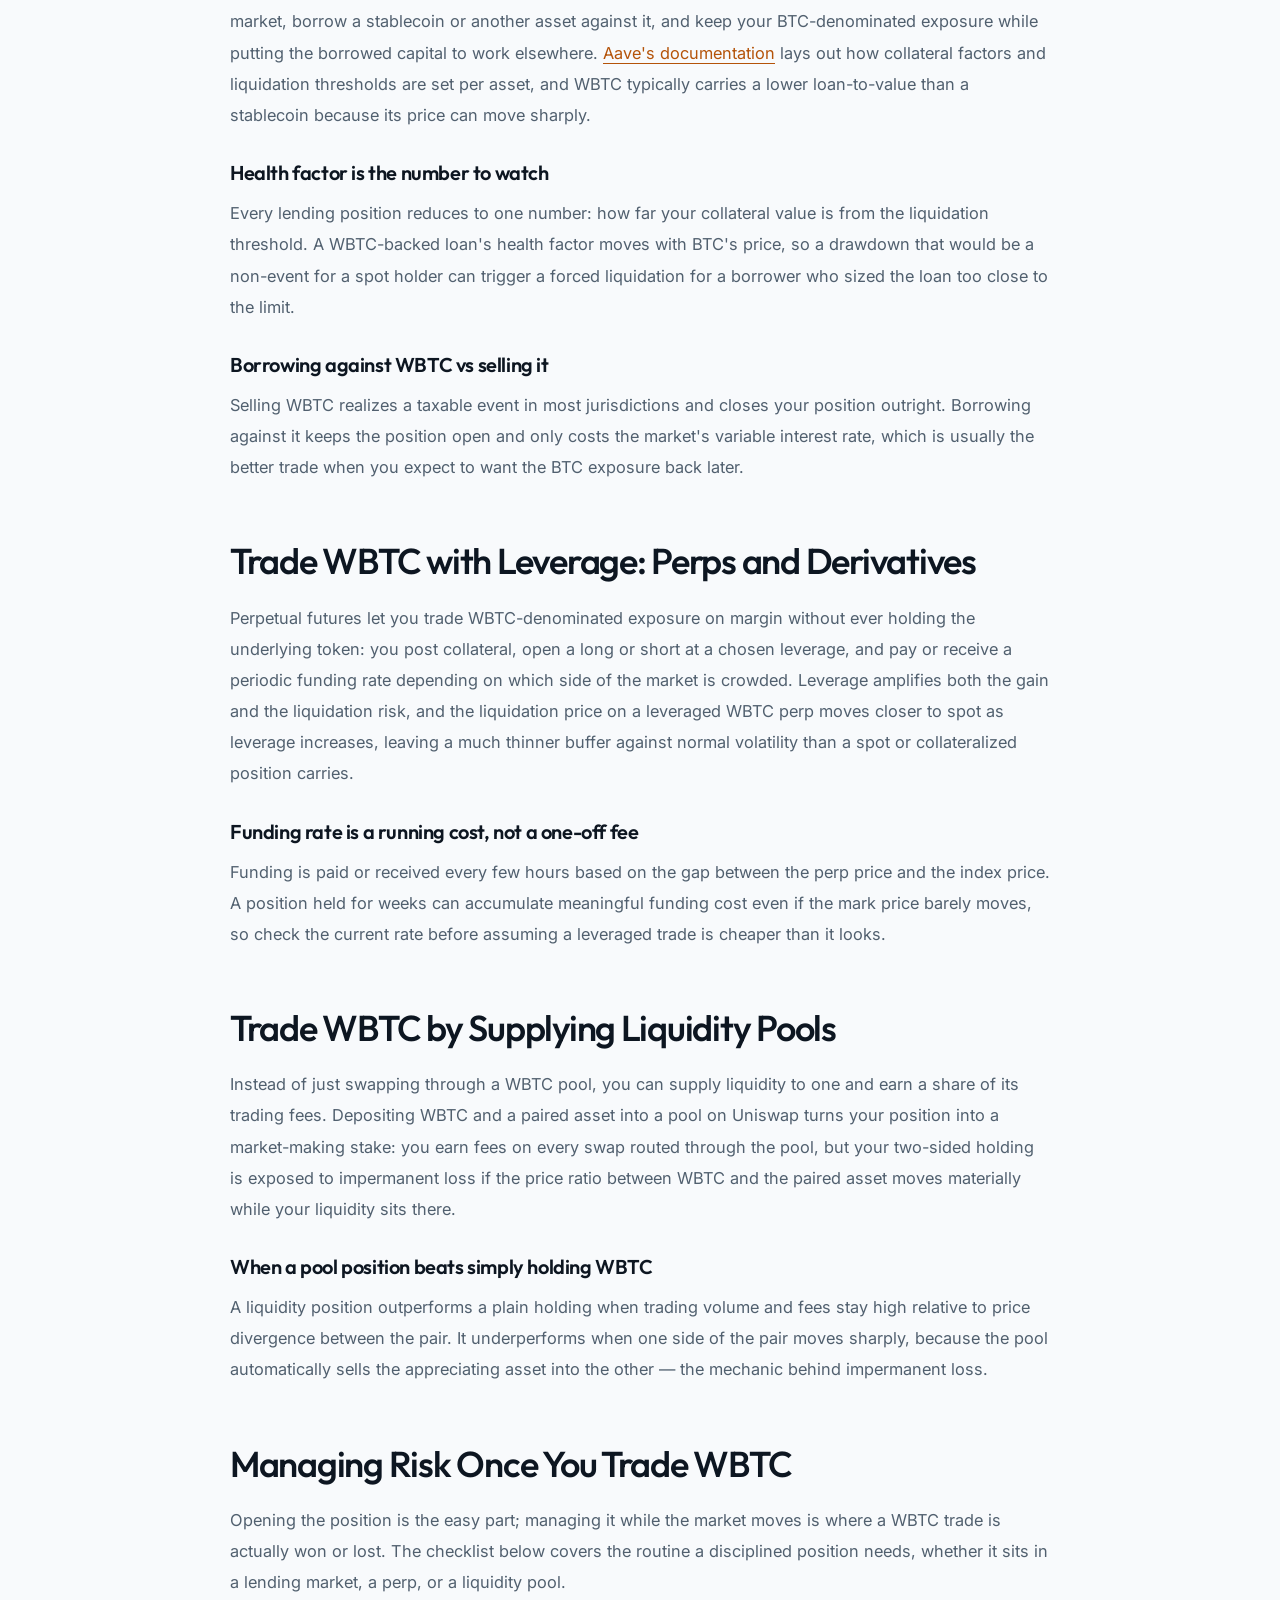
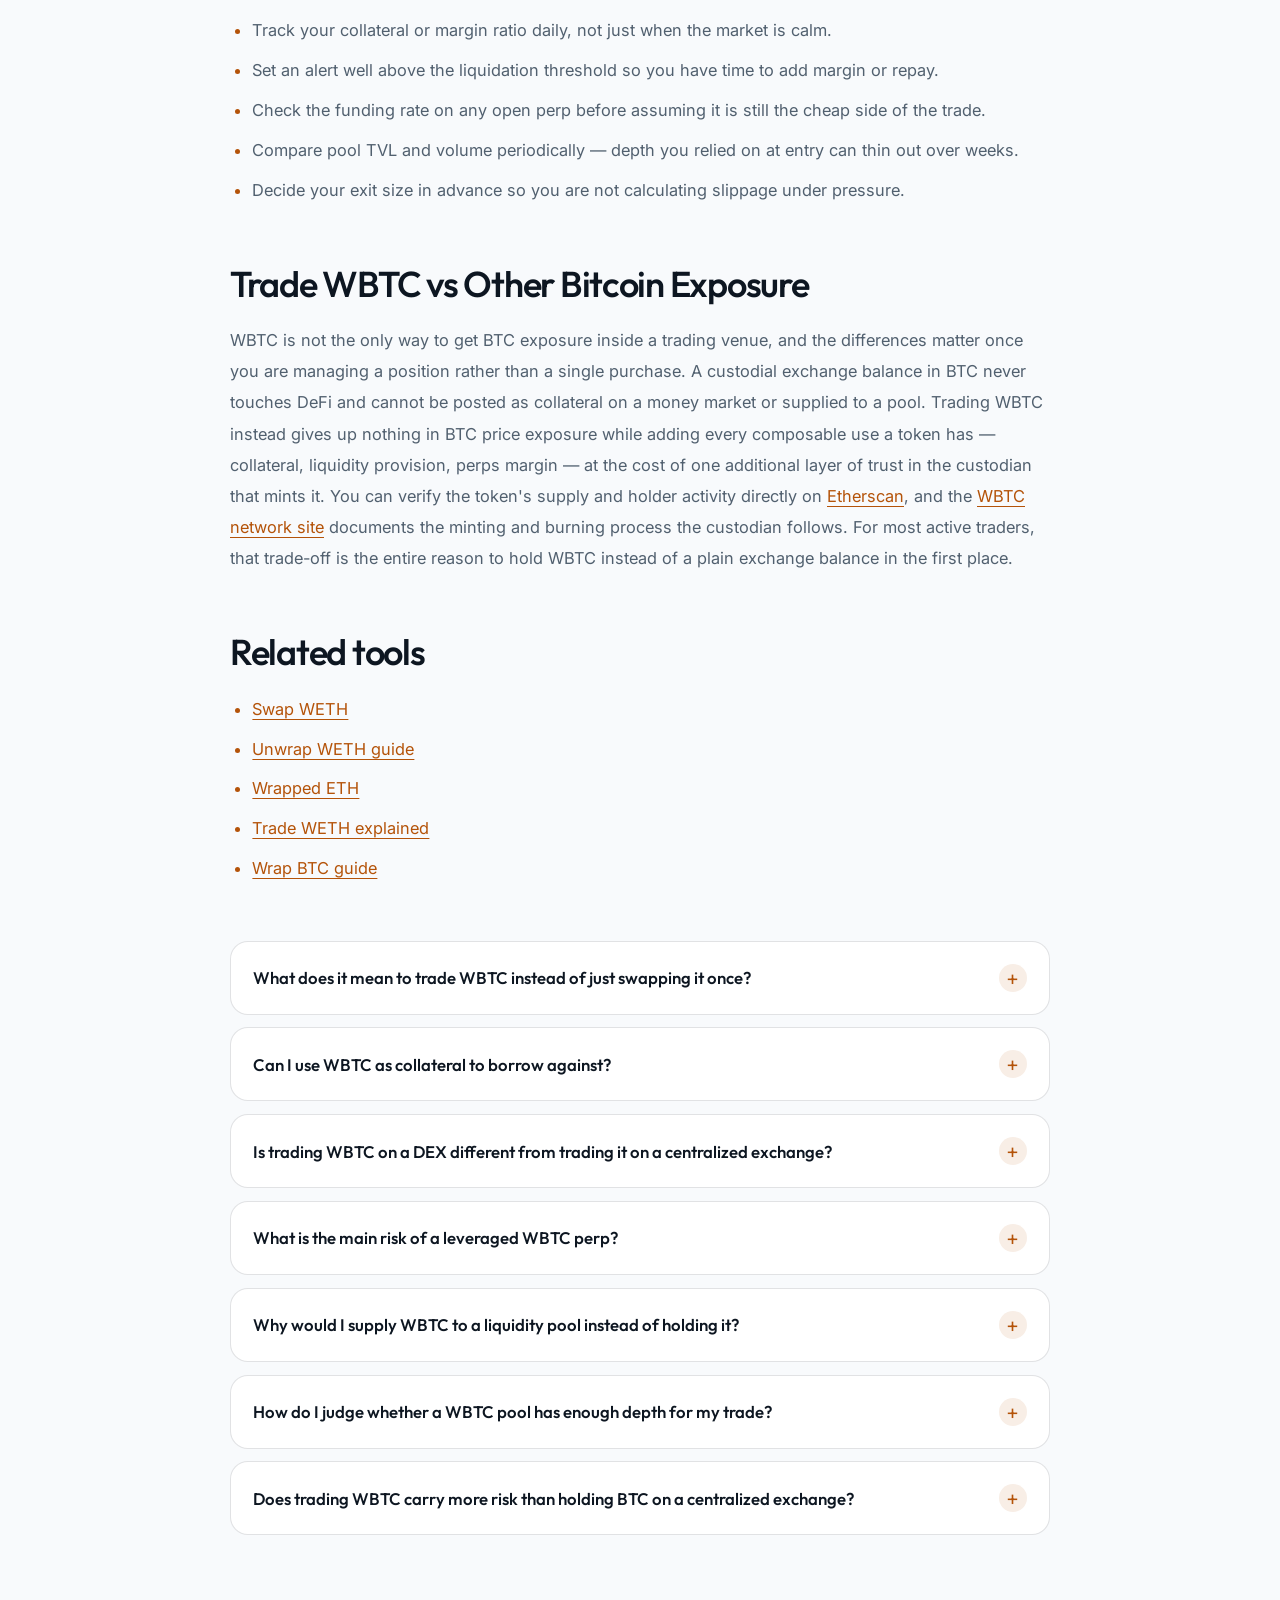
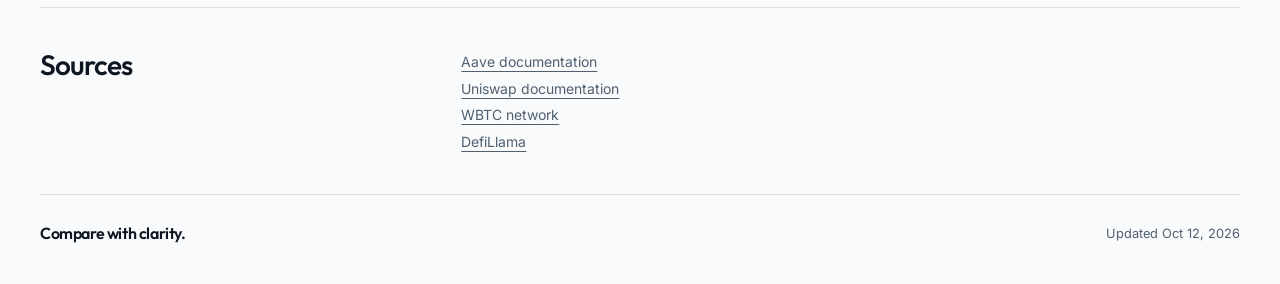
==== commit caab46dd: "Internal network interlinking (Related block, dofollow)" ====
--- a/index.html
+++ b/index.html
@@ -13,7 +13,7 @@
 <meta name="twitter:card" content="summary_large_image">
 <meta name="twitter:title" content="Trade WBTC">
 <link rel="preconnect" href="https://fonts.googleapis.com"><link rel="preconnect" href="https://fonts.gstatic.com" crossorigin><link rel="stylesheet" href="https://fonts.googleapis.com/css2?family=Inter:wght@400;500;600;700&family=Outfit:wght@500;600;700&display=swap">
-<script type="application/ld+json">{"@context": "https://schema.org", "@graph": [{"@type": "WebSite", "@id": "https://trade-wbtc.github.io/#website", "url": "https://trade-wbtc.github.io/", "name": "Trade WBTC — Spot, Collateral, Perps & Liquidity Pools"}, {"@type": "WebPage", "@id": "https://trade-wbtc.github.io/#webpage", "url": "https://trade-wbtc.github.io/", "name": "Trade WBTC — Spot, Collateral, Perps & Liquidity Pools", "isPartOf": {"@id": "https://trade-wbtc.github.io/#website"}, "description": "Trade WBTC across spot pairs, lending markets, perps and liquidity pools. Compare venues, manage collateral ratios and liquidation risk, and size a position with real depth in mind.", "datePublished": "2026-10-10", "dateModified": "2026-10-10"}, {"@type": "SoftwareApplication", "name": "Trade WBTC", "applicationCategory": "FinanceApplication", "operatingSystem": "Web", "offers": {"@type": "Offer", "price": "0", "priceCurrency": "USD"}}, {"@type": "BreadcrumbList", "itemListElement": [{"@type": "ListItem", "position": 1, "name": "Home", "item": "https://trade-wbtc.github.io/"}, {"@type": "ListItem", "position": 2, "name": "Wrapping"}, {"@type": "ListItem", "position": 3, "name": "Trade WBTC"}]}, {"@type": "FAQPage", "mainEntity": [{"@type": "Question", "name": "What does it mean to trade WBTC instead of just swapping it once?", "acceptedAnswer": {"@type": "Answer", "text": "It means running WBTC as an ongoing position — in a spot pair, as loan collateral, as perp margin, or inside a liquidity pool — rather than buying it and leaving it untouched. Each venue changes what you are exposed to beyond plain price risk."}}, {"@type": "Question", "name": "Can I use WBTC as collateral to borrow against?", "acceptedAnswer": {"@type": "Answer", "text": "Yes. Money markets such as Aave accept WBTC as collateral, letting you borrow a stablecoin or another asset while keeping your BTC-denominated exposure open. The tradeoff is a health factor that can trigger liquidation if BTC's price drops sharply."}}, {"@type": "Question", "name": "Is trading WBTC on a DEX different from trading it on a centralized exchange?", "acceptedAnswer": {"@type": "Answer", "text": "Yes. A DEX pool is self-custodial and its price depends on pool depth, while a centralized order book can offer tighter spreads for large size but requires giving up custody of the asset while the order sits open."}}, {"@type": "Question", "name": "What is the main risk of a leveraged WBTC perp?", "acceptedAnswer": {"@type": "Answer", "text": "Leverage compresses the distance between your entry price and your liquidation price, so a move that would be routine for a spot holder can force a leveraged position to close. Funding rate is an additional running cost on top of that risk."}}, {"@type": "Question", "name": "Why would I supply WBTC to a liquidity pool instead of holding it?", "acceptedAnswer": {"@type": "Answer", "text": "A liquidity position earns trading fees on every swap routed through the pool, which can outperform simply holding WBTC when volume is high. It underperforms when the paired asset's price diverges sharply, due to impermanent loss."}}, {"@type": "Question", "name": "How do I judge whether a WBTC pool has enough depth for my trade?", "acceptedAnswer": {"@type": "Answer", "text": "Check the pool's total value locked and recent volume before routing size through it — a small test trade can look fine on a thin pool and still produce heavy slippage once your full size follows."}}, {"@type": "Question", "name": "Does trading WBTC carry more risk than holding BTC on a centralized exchange?", "acceptedAnswer": {"@type": "Answer", "text": "It carries a different risk, not simply more: WBTC adds custodian trust in exchange for composability across collateral, liquidity and perps venues that a plain exchange balance never reaches at all."}}]}]}</script>
+<script type="application/ld+json">{"@context": "https://schema.org", "@graph": [{"@type": "WebSite", "@id": "https://trade-wbtc.github.io/#website", "url": "https://trade-wbtc.github.io/", "name": "Trade WBTC — Spot, Collateral, Perps & Liquidity Pools"}, {"@type": "WebPage", "@id": "https://trade-wbtc.github.io/#webpage", "url": "https://trade-wbtc.github.io/", "name": "Trade WBTC — Spot, Collateral, Perps & Liquidity Pools", "isPartOf": {"@id": "https://trade-wbtc.github.io/#website"}, "description": "Trade WBTC across spot pairs, lending markets, perps and liquidity pools. Compare venues, manage collateral ratios and liquidation risk, and size a position with real depth in mind.", "datePublished": "2026-10-12", "dateModified": "2026-10-12"}, {"@type": "SoftwareApplication", "name": "Trade WBTC", "applicationCategory": "FinanceApplication", "operatingSystem": "Web", "offers": {"@type": "Offer", "price": "0", "priceCurrency": "USD"}}, {"@type": "BreadcrumbList", "itemListElement": [{"@type": "ListItem", "position": 1, "name": "Home", "item": "https://trade-wbtc.github.io/"}, {"@type": "ListItem", "position": 2, "name": "Wrapping"}, {"@type": "ListItem", "position": 3, "name": "Trade WBTC"}]}, {"@type": "FAQPage", "mainEntity": [{"@type": "Question", "name": "What does it mean to trade WBTC instead of just swapping it once?", "acceptedAnswer": {"@type": "Answer", "text": "It means running WBTC as an ongoing position — in a spot pair, as loan collateral, as perp margin, or inside a liquidity pool — rather than buying it and leaving it untouched. Each venue changes what you are exposed to beyond plain price risk."}}, {"@type": "Question", "name": "Can I use WBTC as collateral to borrow against?", "acceptedAnswer": {"@type": "Answer", "text": "Yes. Money markets such as Aave accept WBTC as collateral, letting you borrow a stablecoin or another asset while keeping your BTC-denominated exposure open. The tradeoff is a health factor that can trigger liquidation if BTC's price drops sharply."}}, {"@type": "Question", "name": "Is trading WBTC on a DEX different from trading it on a centralized exchange?", "acceptedAnswer": {"@type": "Answer", "text": "Yes. A DEX pool is self-custodial and its price depends on pool depth, while a centralized order book can offer tighter spreads for large size but requires giving up custody of the asset while the order sits open."}}, {"@type": "Question", "name": "What is the main risk of a leveraged WBTC perp?", "acceptedAnswer": {"@type": "Answer", "text": "Leverage compresses the distance between your entry price and your liquidation price, so a move that would be routine for a spot holder can force a leveraged position to close. Funding rate is an additional running cost on top of that risk."}}, {"@type": "Question", "name": "Why would I supply WBTC to a liquidity pool instead of holding it?", "acceptedAnswer": {"@type": "Answer", "text": "A liquidity position earns trading fees on every swap routed through the pool, which can outperform simply holding WBTC when volume is high. It underperforms when the paired asset's price diverges sharply, due to impermanent loss."}}, {"@type": "Question", "name": "How do I judge whether a WBTC pool has enough depth for my trade?", "acceptedAnswer": {"@type": "Answer", "text": "Check the pool's total value locked and recent volume before routing size through it — a small test trade can look fine on a thin pool and still produce heavy slippage once your full size follows."}}, {"@type": "Question", "name": "Does trading WBTC carry more risk than holding BTC on a centralized exchange?", "acceptedAnswer": {"@type": "Answer", "text": "It carries a different risk, not simply more: WBTC adds custodian trust in exchange for composability across collateral, liquidity and perps venues that a plain exchange balance never reaches at all."}}]}]}</script>
 <style>
 :root{--bg:#F8FAFC;--surface:#FFFFFF;--text:#0D1621;--muted:#51606F;--accent:#B45309;--accent-ink:#FFFFFF;--radius:18px;--display:"Outfit";--body:"Inter"}
 *{box-sizing:border-box}
@@ -186,7 +186,7 @@
 <section class="ccd1ada"><h2 class="c2b2a26">Trade WBTC with Leverage: Perps and Derivatives</h2><div class="c0aff13">Perpetual futures let you trade WBTC-denominated exposure on margin without ever holding the underlying token: you post collateral, open a long or short at a chosen leverage, and pay or receive a periodic funding rate depending on which side of the market is crowded. Leverage amplifies both the gain and the liquidation risk, and the liquidation price on a leveraged WBTC perp moves closer to spot as leverage increases, leaving a much thinner buffer against normal volatility than a spot or collateralized position carries.<h3>Funding rate is a running cost, not a one-off fee</h3>Funding is paid or received every few hours based on the gap between the perp price and the index price. A position held for weeks can accumulate meaningful funding cost even if the mark price barely moves, so check the current rate before assuming a leveraged trade is cheaper than it looks.</div></section>
 <section class="ccd1ada"><h2 class="c2b2a26">Trade WBTC by Supplying Liquidity Pools</h2><div class="c0aff13">Instead of just swapping through a WBTC pool, you can supply liquidity to one and earn a share of its trading fees. Depositing WBTC and a paired asset into a pool on Uniswap turns your position into a market-making stake: you earn fees on every swap routed through the pool, but your two-sided holding is exposed to impermanent loss if the price ratio between WBTC and the paired asset moves materially while your liquidity sits there.<h3>When a pool position beats simply holding WBTC</h3>A liquidity position outperforms a plain holding when trading volume and fees stay high relative to price divergence between the pair. It underperforms when one side of the pair moves sharply, because the pool automatically sells the appreciating asset into the other — the mechanic behind impermanent loss.</div></section>
 <section class="ccd1ada"><h2 class="c2b2a26">Managing Risk Once You Trade WBTC</h2><div class="c0aff13">Opening the position is the easy part; managing it while the market moves is where a WBTC trade is actually won or lost. The checklist below covers the routine a disciplined position needs, whether it sits in a lending market, a perp, or a liquidity pool.<ul><li>Track your collateral or margin ratio daily, not just when the market is calm.</li><li>Set an alert well above the liquidation threshold so you have time to add margin or repay.</li><li>Check the funding rate on any open perp before assuming it is still the cheap side of the trade.</li><li>Compare pool TVL and volume periodically — depth you relied on at entry can thin out over weeks.</li><li>Decide your exit size in advance so you are not calculating slippage under pressure.</li></ul></div></section>
-<section class="ccd1ada"><h2 class="c2b2a26">Trade WBTC vs Other Bitcoin Exposure</h2><div class="c0aff13">WBTC is not the only way to get BTC exposure inside a trading venue, and the differences matter once you are managing a position rather than a single purchase. A custodial exchange balance in BTC never touches DeFi and cannot be posted as collateral on a money market or supplied to a pool. Trading WBTC instead gives up nothing in BTC price exposure while adding every composable use a token has — collateral, liquidity provision, perps margin — at the cost of one additional layer of trust in the custodian that mints it. You can verify the token's supply and holder activity directly on <a href="https://etherscan.io/token/0x2260fac5e5542a773aa44fbcfedf7c193bc2c599" rel="nofollow noopener" target="_blank">Etherscan</a>, and the <a href="https://wbtc.network/" rel="nofollow noopener" target="_blank">WBTC network site</a> documents the minting and burning process the custodian follows. For most active traders, that trade-off is the entire reason to hold WBTC instead of a plain exchange balance in the first place.</div></section><details class="ca0134e"><summary class="c3dc73a">What does it mean to trade WBTC instead of just swapping it once?</summary><div class="c11dd13">It means running WBTC as an ongoing position — in a spot pair, as loan collateral, as perp margin, or inside a liquidity pool — rather than buying it and leaving it untouched. Each venue changes what you are exposed to beyond plain price risk.</div></details>
+<section class="ccd1ada"><h2 class="c2b2a26">Trade WBTC vs Other Bitcoin Exposure</h2><div class="c0aff13">WBTC is not the only way to get BTC exposure inside a trading venue, and the differences matter once you are managing a position rather than a single purchase. A custodial exchange balance in BTC never touches DeFi and cannot be posted as collateral on a money market or supplied to a pool. Trading WBTC instead gives up nothing in BTC price exposure while adding every composable use a token has — collateral, liquidity provision, perps margin — at the cost of one additional layer of trust in the custodian that mints it. You can verify the token's supply and holder activity directly on <a href="https://etherscan.io/token/0x2260fac5e5542a773aa44fbcfedf7c193bc2c599" rel="nofollow noopener" target="_blank">Etherscan</a>, and the <a href="https://wbtc.network/" rel="nofollow noopener" target="_blank">WBTC network site</a> documents the minting and burning process the custodian follows. For most active traders, that trade-off is the entire reason to hold WBTC instead of a plain exchange balance in the first place.</div></section><section class="ccd1ada cb78d9d" id="related"><h2 class="c2b2a26">Related tools</h2><div class="c0aff13"><ul><li><a href="https://swap-weth.github.io/">Swap WETH</a></li><li><a href="https://unwrap-weth.github.io/">Unwrap WETH guide</a></li><li><a href="https://wrapped-eth.github.io/">Wrapped ETH</a></li><li><a href="https://trade-weth.github.io/">Trade WETH explained</a></li><li><a href="https://wrap-btc.github.io/">Wrap BTC guide</a></li></ul></div></section><details class="ca0134e"><summary class="c3dc73a">What does it mean to trade WBTC instead of just swapping it once?</summary><div class="c11dd13">It means running WBTC as an ongoing position — in a spot pair, as loan collateral, as perp margin, or inside a liquidity pool — rather than buying it and leaving it untouched. Each venue changes what you are exposed to beyond plain price risk.</div></details>
 <details class="ca0134e"><summary class="c3dc73a">Can I use WBTC as collateral to borrow against?</summary><div class="c11dd13">Yes. Money markets such as Aave accept WBTC as collateral, letting you borrow a stablecoin or another asset while keeping your BTC-denominated exposure open. The tradeoff is a health factor that can trigger liquidation if BTC's price drops sharply.</div></details>
 <details class="ca0134e"><summary class="c3dc73a">Is trading WBTC on a DEX different from trading it on a centralized exchange?</summary><div class="c11dd13">Yes. A DEX pool is self-custodial and its price depends on pool depth, while a centralized order book can offer tighter spreads for large size but requires giving up custody of the asset while the order sits open.</div></details>
 <details class="ca0134e"><summary class="c3dc73a">What is the main risk of a leveraged WBTC perp?</summary><div class="c11dd13">Leverage compresses the distance between your entry price and your liquidation price, so a move that would be routine for a spot holder can force a leveraged position to close. Funding rate is an additional running cost on top of that risk.</div></details>
@@ -197,7 +197,7 @@
 <li><a class="c6f01ec" href="https://docs.uniswap.org/" rel="nofollow noopener" target="_blank">Uniswap documentation</a></li>
 <li><a class="c6f01ec" href="https://wbtc.network/" rel="nofollow noopener" target="_blank">WBTC network</a></li>
 <li><a class="c6f01ec" href="https://defillama.com/" rel="nofollow noopener" target="_blank">DefiLlama</a></li></ul></div></section>
-<footer class="c8751e6"><span class="c725595">Compare with clarity.</span><p class="c16cbf2">Updated Oct 10, 2026</p></footer>
+<footer class="c8751e6"><span class="c725595">Compare with clarity.</span><p class="c16cbf2">Updated Oct 12, 2026</p></footer>
 </div>
 <script>
 (() => {
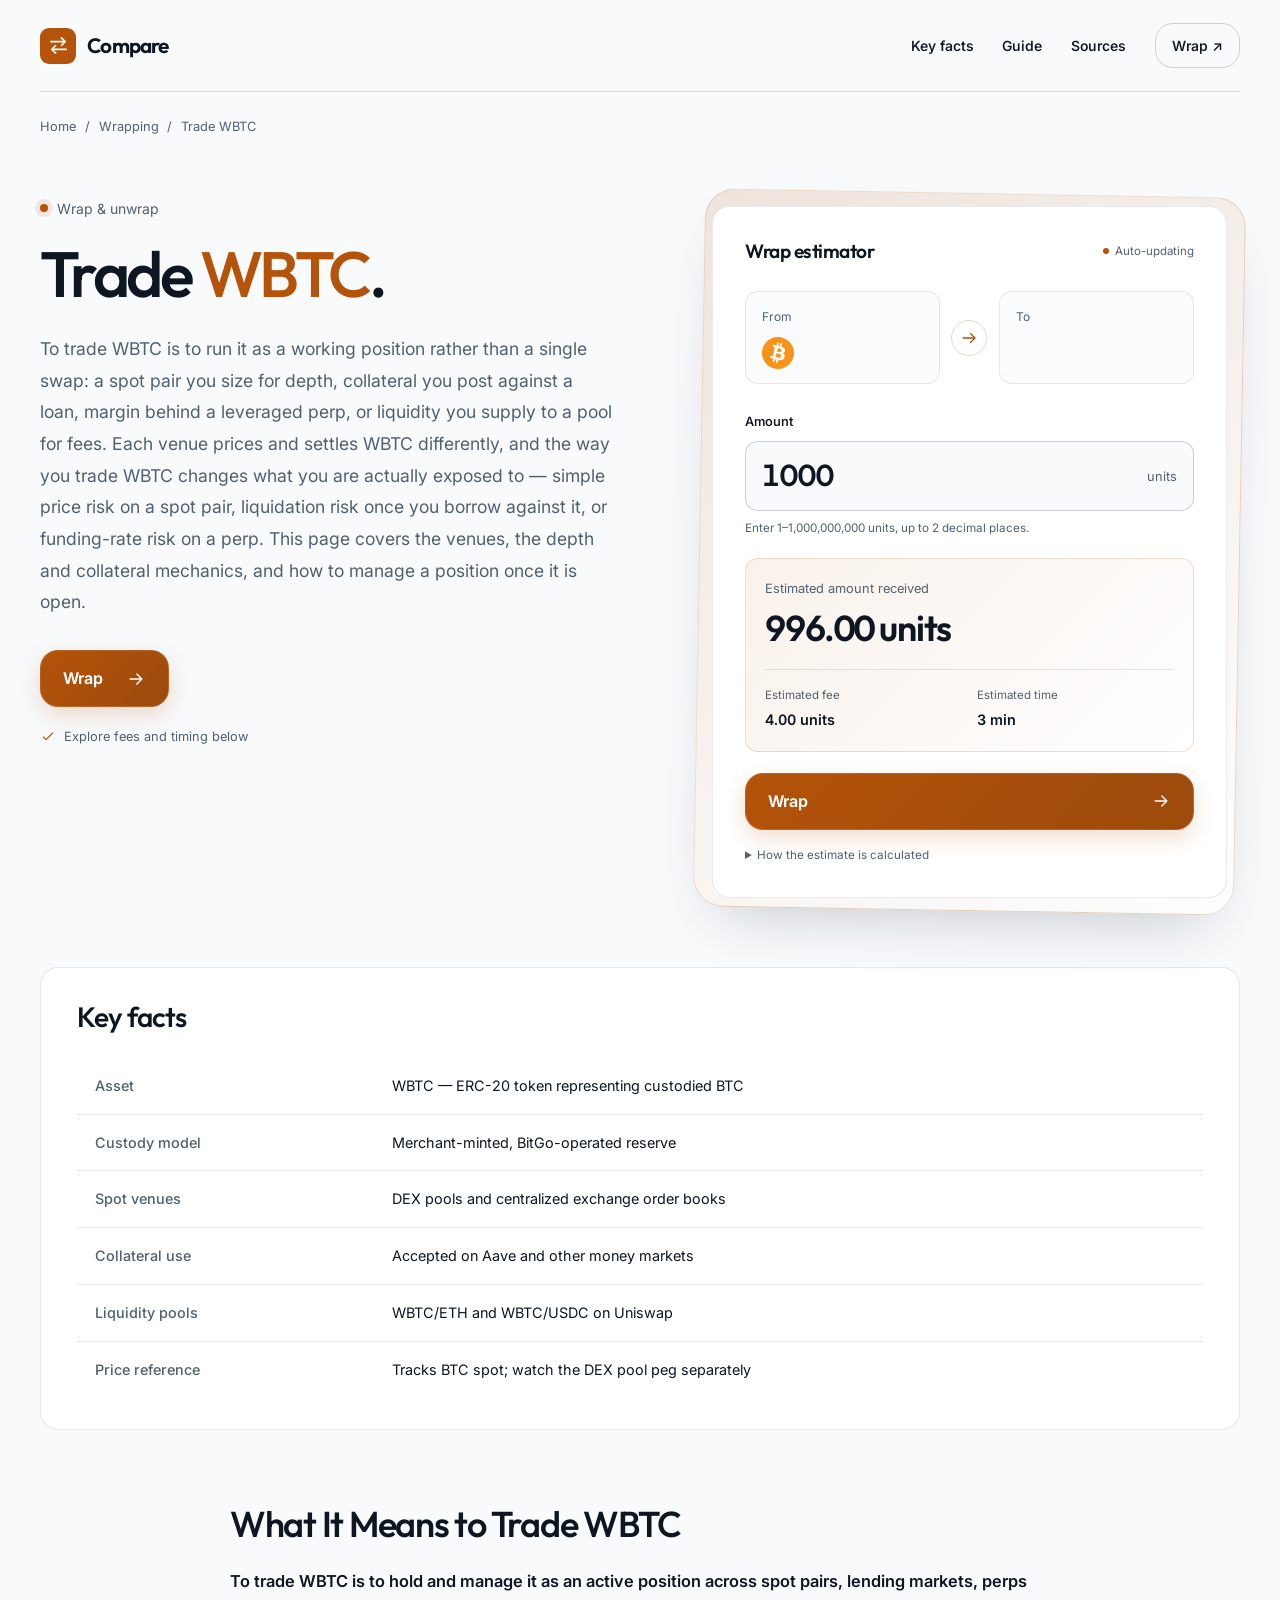
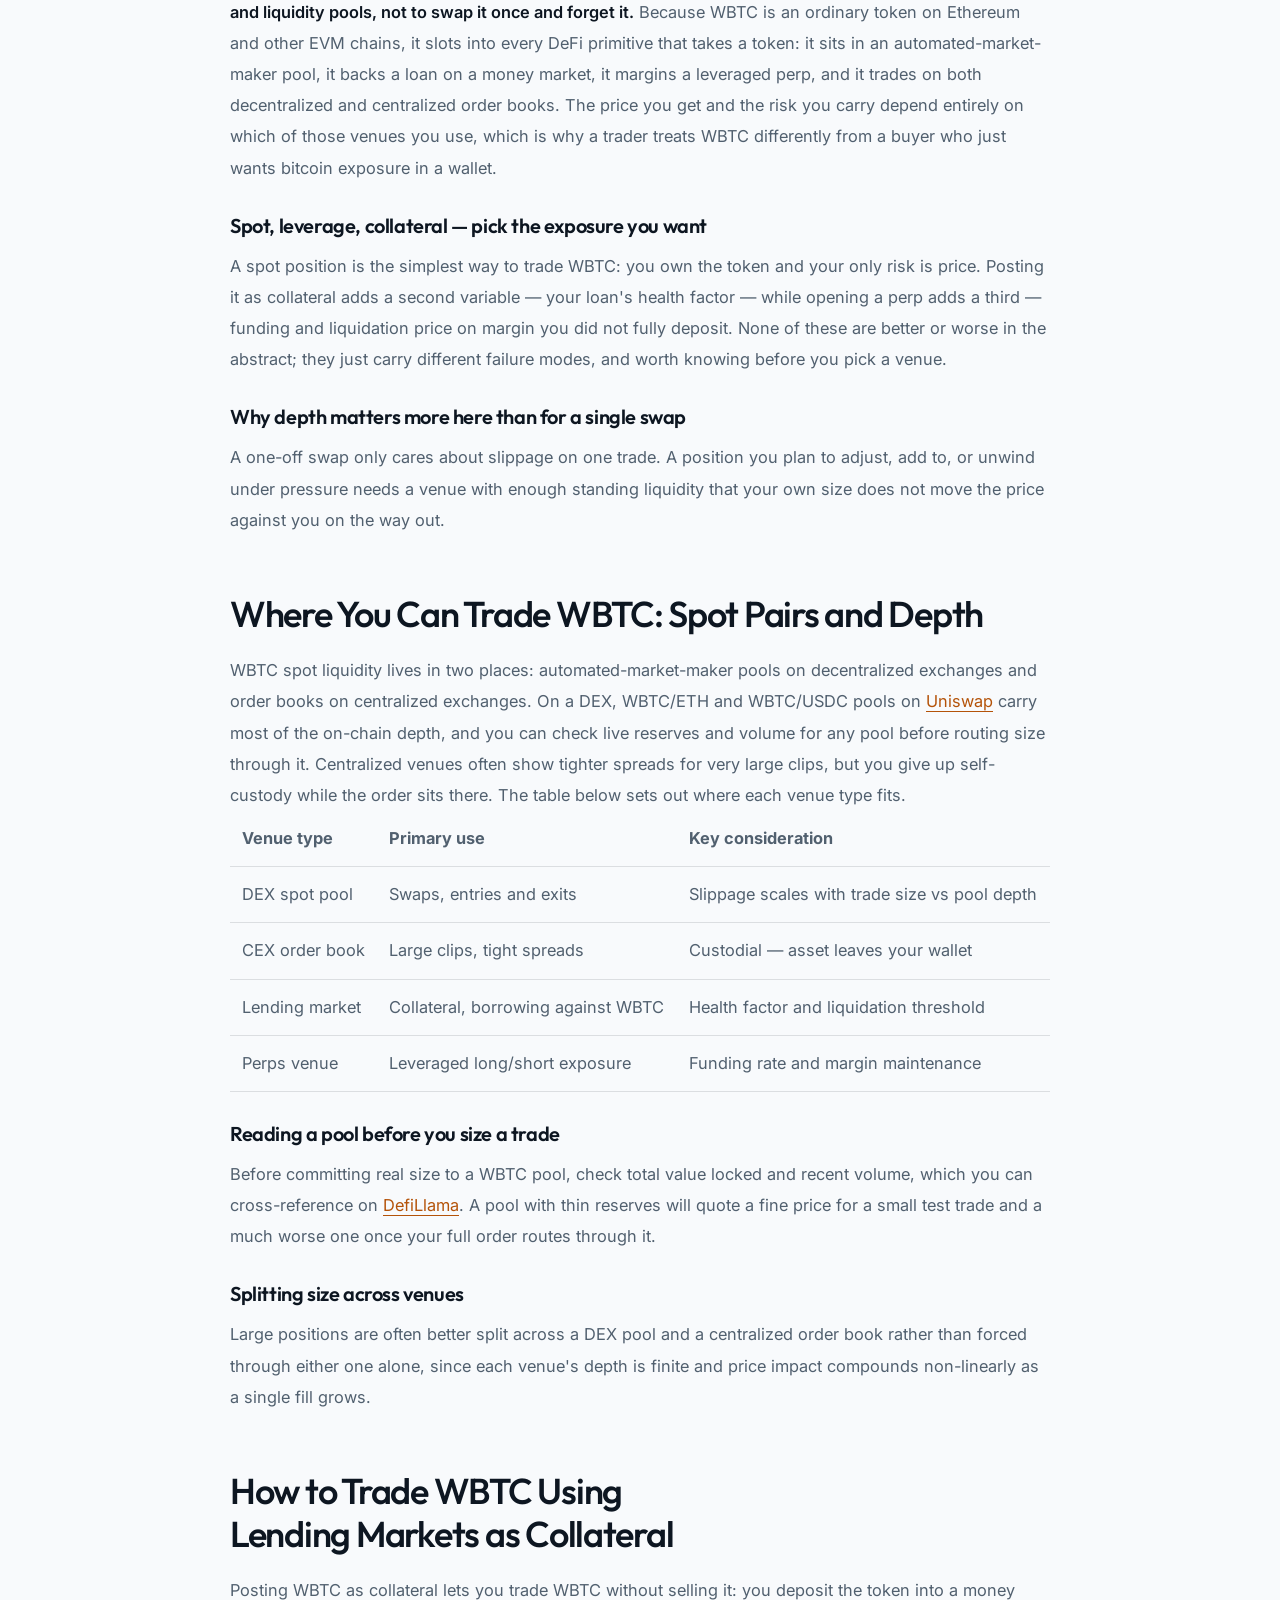
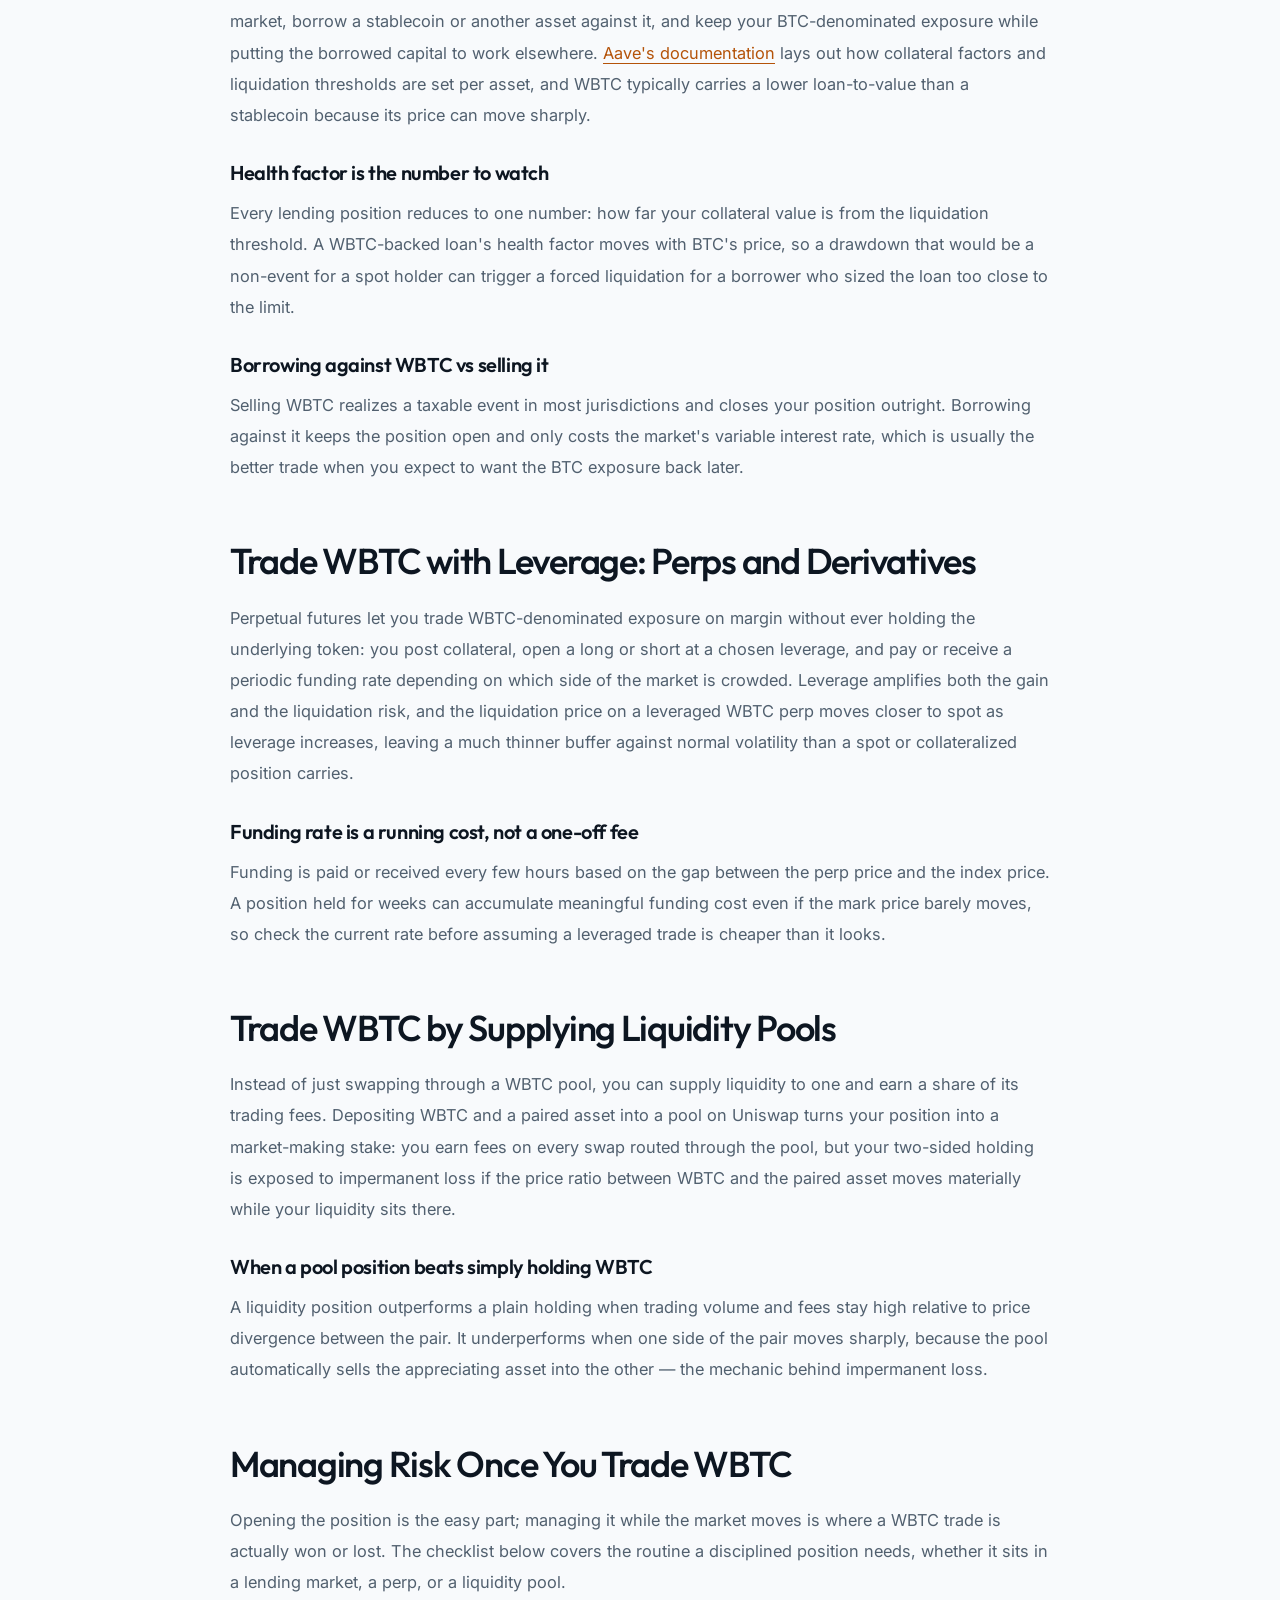
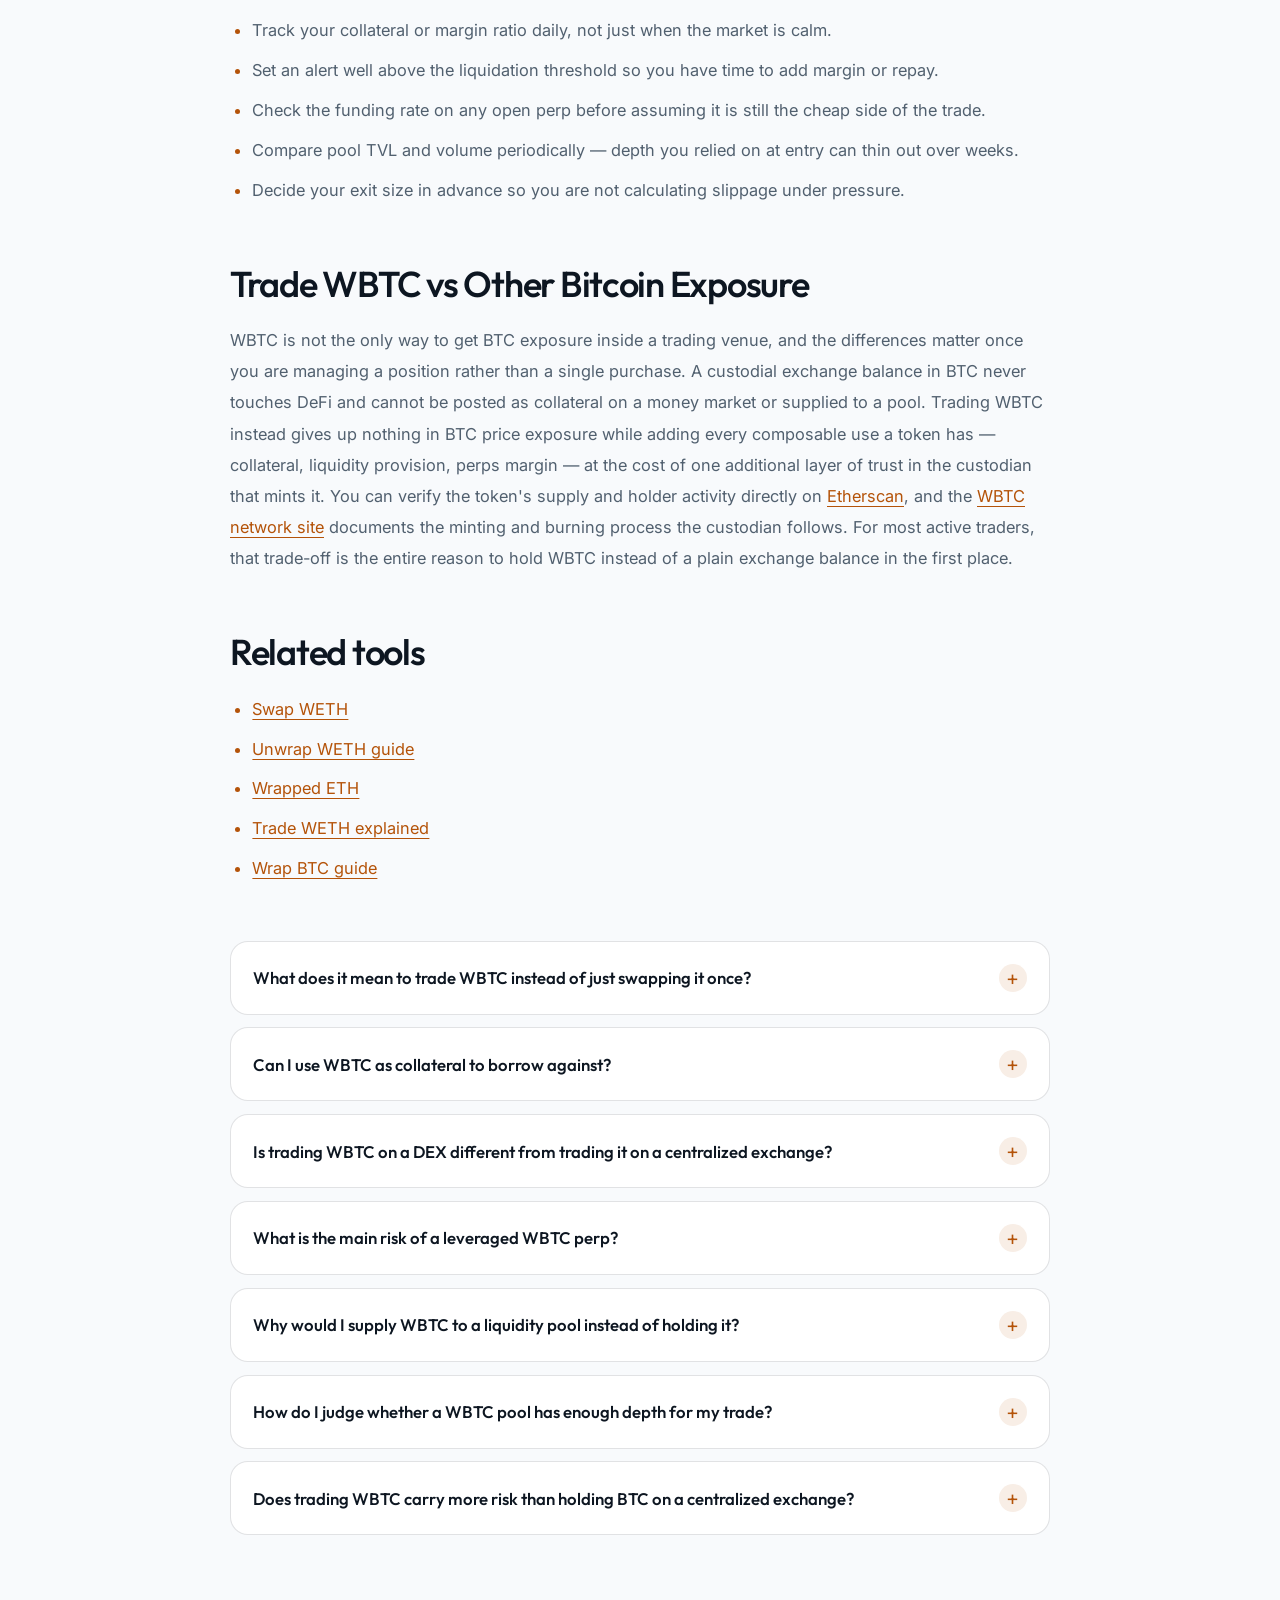
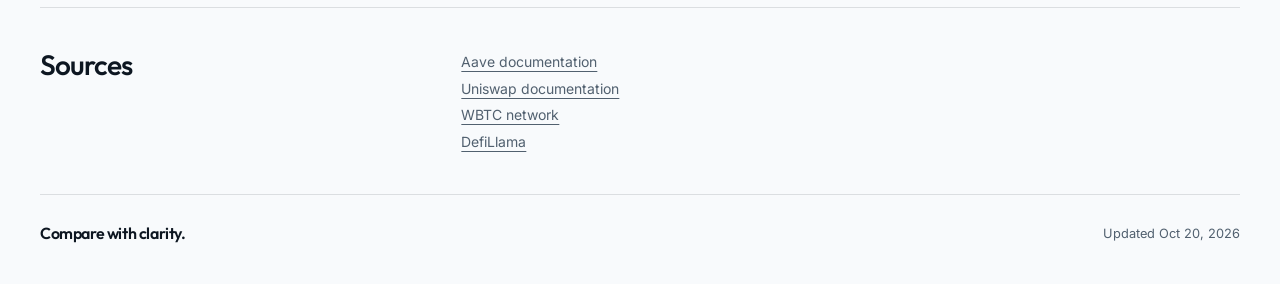
==== commit 39c289d5: "Freshness: date refresh + re-index" ====
--- a/index.html
+++ b/index.html
@@ -13,7 +13,7 @@
 <meta name="twitter:card" content="summary_large_image">
 <meta name="twitter:title" content="Trade WBTC">
 <link rel="preconnect" href="https://fonts.googleapis.com"><link rel="preconnect" href="https://fonts.gstatic.com" crossorigin><link rel="stylesheet" href="https://fonts.googleapis.com/css2?family=Inter:wght@400;500;600;700&family=Outfit:wght@500;600;700&display=swap">
-<script type="application/ld+json">{"@context": "https://schema.org", "@graph": [{"@type": "WebSite", "@id": "https://trade-wbtc.github.io/#website", "url": "https://trade-wbtc.github.io/", "name": "Trade WBTC — Spot, Collateral, Perps & Liquidity Pools"}, {"@type": "WebPage", "@id": "https://trade-wbtc.github.io/#webpage", "url": "https://trade-wbtc.github.io/", "name": "Trade WBTC — Spot, Collateral, Perps & Liquidity Pools", "isPartOf": {"@id": "https://trade-wbtc.github.io/#website"}, "description": "Trade WBTC across spot pairs, lending markets, perps and liquidity pools. Compare venues, manage collateral ratios and liquidation risk, and size a position with real depth in mind.", "datePublished": "2026-10-12", "dateModified": "2026-10-12"}, {"@type": "SoftwareApplication", "name": "Trade WBTC", "applicationCategory": "FinanceApplication", "operatingSystem": "Web", "offers": {"@type": "Offer", "price": "0", "priceCurrency": "USD"}}, {"@type": "BreadcrumbList", "itemListElement": [{"@type": "ListItem", "position": 1, "name": "Home", "item": "https://trade-wbtc.github.io/"}, {"@type": "ListItem", "position": 2, "name": "Wrapping"}, {"@type": "ListItem", "position": 3, "name": "Trade WBTC"}]}, {"@type": "FAQPage", "mainEntity": [{"@type": "Question", "name": "What does it mean to trade WBTC instead of just swapping it once?", "acceptedAnswer": {"@type": "Answer", "text": "It means running WBTC as an ongoing position — in a spot pair, as loan collateral, as perp margin, or inside a liquidity pool — rather than buying it and leaving it untouched. Each venue changes what you are exposed to beyond plain price risk."}}, {"@type": "Question", "name": "Can I use WBTC as collateral to borrow against?", "acceptedAnswer": {"@type": "Answer", "text": "Yes. Money markets such as Aave accept WBTC as collateral, letting you borrow a stablecoin or another asset while keeping your BTC-denominated exposure open. The tradeoff is a health factor that can trigger liquidation if BTC's price drops sharply."}}, {"@type": "Question", "name": "Is trading WBTC on a DEX different from trading it on a centralized exchange?", "acceptedAnswer": {"@type": "Answer", "text": "Yes. A DEX pool is self-custodial and its price depends on pool depth, while a centralized order book can offer tighter spreads for large size but requires giving up custody of the asset while the order sits open."}}, {"@type": "Question", "name": "What is the main risk of a leveraged WBTC perp?", "acceptedAnswer": {"@type": "Answer", "text": "Leverage compresses the distance between your entry price and your liquidation price, so a move that would be routine for a spot holder can force a leveraged position to close. Funding rate is an additional running cost on top of that risk."}}, {"@type": "Question", "name": "Why would I supply WBTC to a liquidity pool instead of holding it?", "acceptedAnswer": {"@type": "Answer", "text": "A liquidity position earns trading fees on every swap routed through the pool, which can outperform simply holding WBTC when volume is high. It underperforms when the paired asset's price diverges sharply, due to impermanent loss."}}, {"@type": "Question", "name": "How do I judge whether a WBTC pool has enough depth for my trade?", "acceptedAnswer": {"@type": "Answer", "text": "Check the pool's total value locked and recent volume before routing size through it — a small test trade can look fine on a thin pool and still produce heavy slippage once your full size follows."}}, {"@type": "Question", "name": "Does trading WBTC carry more risk than holding BTC on a centralized exchange?", "acceptedAnswer": {"@type": "Answer", "text": "It carries a different risk, not simply more: WBTC adds custodian trust in exchange for composability across collateral, liquidity and perps venues that a plain exchange balance never reaches at all."}}]}]}</script>
+<script type="application/ld+json">{"@context": "https://schema.org", "@graph": [{"@type": "WebSite", "@id": "https://trade-wbtc.github.io/#website", "url": "https://trade-wbtc.github.io/", "name": "Trade WBTC — Spot, Collateral, Perps & Liquidity Pools"}, {"@type": "WebPage", "@id": "https://trade-wbtc.github.io/#webpage", "url": "https://trade-wbtc.github.io/", "name": "Trade WBTC — Spot, Collateral, Perps & Liquidity Pools", "isPartOf": {"@id": "https://trade-wbtc.github.io/#website"}, "description": "Trade WBTC across spot pairs, lending markets, perps and liquidity pools. Compare venues, manage collateral ratios and liquidation risk, and size a position with real depth in mind.", "datePublished": "2026-10-20", "dateModified": "2026-10-20"}, {"@type": "SoftwareApplication", "name": "Trade WBTC", "applicationCategory": "FinanceApplication", "operatingSystem": "Web", "offers": {"@type": "Offer", "price": "0", "priceCurrency": "USD"}}, {"@type": "BreadcrumbList", "itemListElement": [{"@type": "ListItem", "position": 1, "name": "Home", "item": "https://trade-wbtc.github.io/"}, {"@type": "ListItem", "position": 2, "name": "Wrapping"}, {"@type": "ListItem", "position": 3, "name": "Trade WBTC"}]}, {"@type": "FAQPage", "mainEntity": [{"@type": "Question", "name": "What does it mean to trade WBTC instead of just swapping it once?", "acceptedAnswer": {"@type": "Answer", "text": "It means running WBTC as an ongoing position — in a spot pair, as loan collateral, as perp margin, or inside a liquidity pool — rather than buying it and leaving it untouched. Each venue changes what you are exposed to beyond plain price risk."}}, {"@type": "Question", "name": "Can I use WBTC as collateral to borrow against?", "acceptedAnswer": {"@type": "Answer", "text": "Yes. Money markets such as Aave accept WBTC as collateral, letting you borrow a stablecoin or another asset while keeping your BTC-denominated exposure open. The tradeoff is a health factor that can trigger liquidation if BTC's price drops sharply."}}, {"@type": "Question", "name": "Is trading WBTC on a DEX different from trading it on a centralized exchange?", "acceptedAnswer": {"@type": "Answer", "text": "Yes. A DEX pool is self-custodial and its price depends on pool depth, while a centralized order book can offer tighter spreads for large size but requires giving up custody of the asset while the order sits open."}}, {"@type": "Question", "name": "What is the main risk of a leveraged WBTC perp?", "acceptedAnswer": {"@type": "Answer", "text": "Leverage compresses the distance between your entry price and your liquidation price, so a move that would be routine for a spot holder can force a leveraged position to close. Funding rate is an additional running cost on top of that risk."}}, {"@type": "Question", "name": "Why would I supply WBTC to a liquidity pool instead of holding it?", "acceptedAnswer": {"@type": "Answer", "text": "A liquidity position earns trading fees on every swap routed through the pool, which can outperform simply holding WBTC when volume is high. It underperforms when the paired asset's price diverges sharply, due to impermanent loss."}}, {"@type": "Question", "name": "How do I judge whether a WBTC pool has enough depth for my trade?", "acceptedAnswer": {"@type": "Answer", "text": "Check the pool's total value locked and recent volume before routing size through it — a small test trade can look fine on a thin pool and still produce heavy slippage once your full size follows."}}, {"@type": "Question", "name": "Does trading WBTC carry more risk than holding BTC on a centralized exchange?", "acceptedAnswer": {"@type": "Answer", "text": "It carries a different risk, not simply more: WBTC adds custodian trust in exchange for composability across collateral, liquidity and perps venues that a plain exchange balance never reaches at all."}}]}]}</script>
 <style>
 :root{--bg:#F8FAFC;--surface:#FFFFFF;--text:#0D1621;--muted:#51606F;--accent:#B45309;--accent-ink:#FFFFFF;--radius:18px;--display:"Outfit";--body:"Inter"}
 *{box-sizing:border-box}
@@ -197,7 +197,7 @@
 <li><a class="c6f01ec" href="https://docs.uniswap.org/" rel="nofollow noopener" target="_blank">Uniswap documentation</a></li>
 <li><a class="c6f01ec" href="https://wbtc.network/" rel="nofollow noopener" target="_blank">WBTC network</a></li>
 <li><a class="c6f01ec" href="https://defillama.com/" rel="nofollow noopener" target="_blank">DefiLlama</a></li></ul></div></section>
-<footer class="c8751e6"><span class="c725595">Compare with clarity.</span><p class="c16cbf2">Updated Oct 12, 2026</p></footer>
+<footer class="c8751e6"><span class="c725595">Compare with clarity.</span><p class="c16cbf2">Updated Oct 20, 2026</p></footer>
 </div>
 <script>
 (() => {
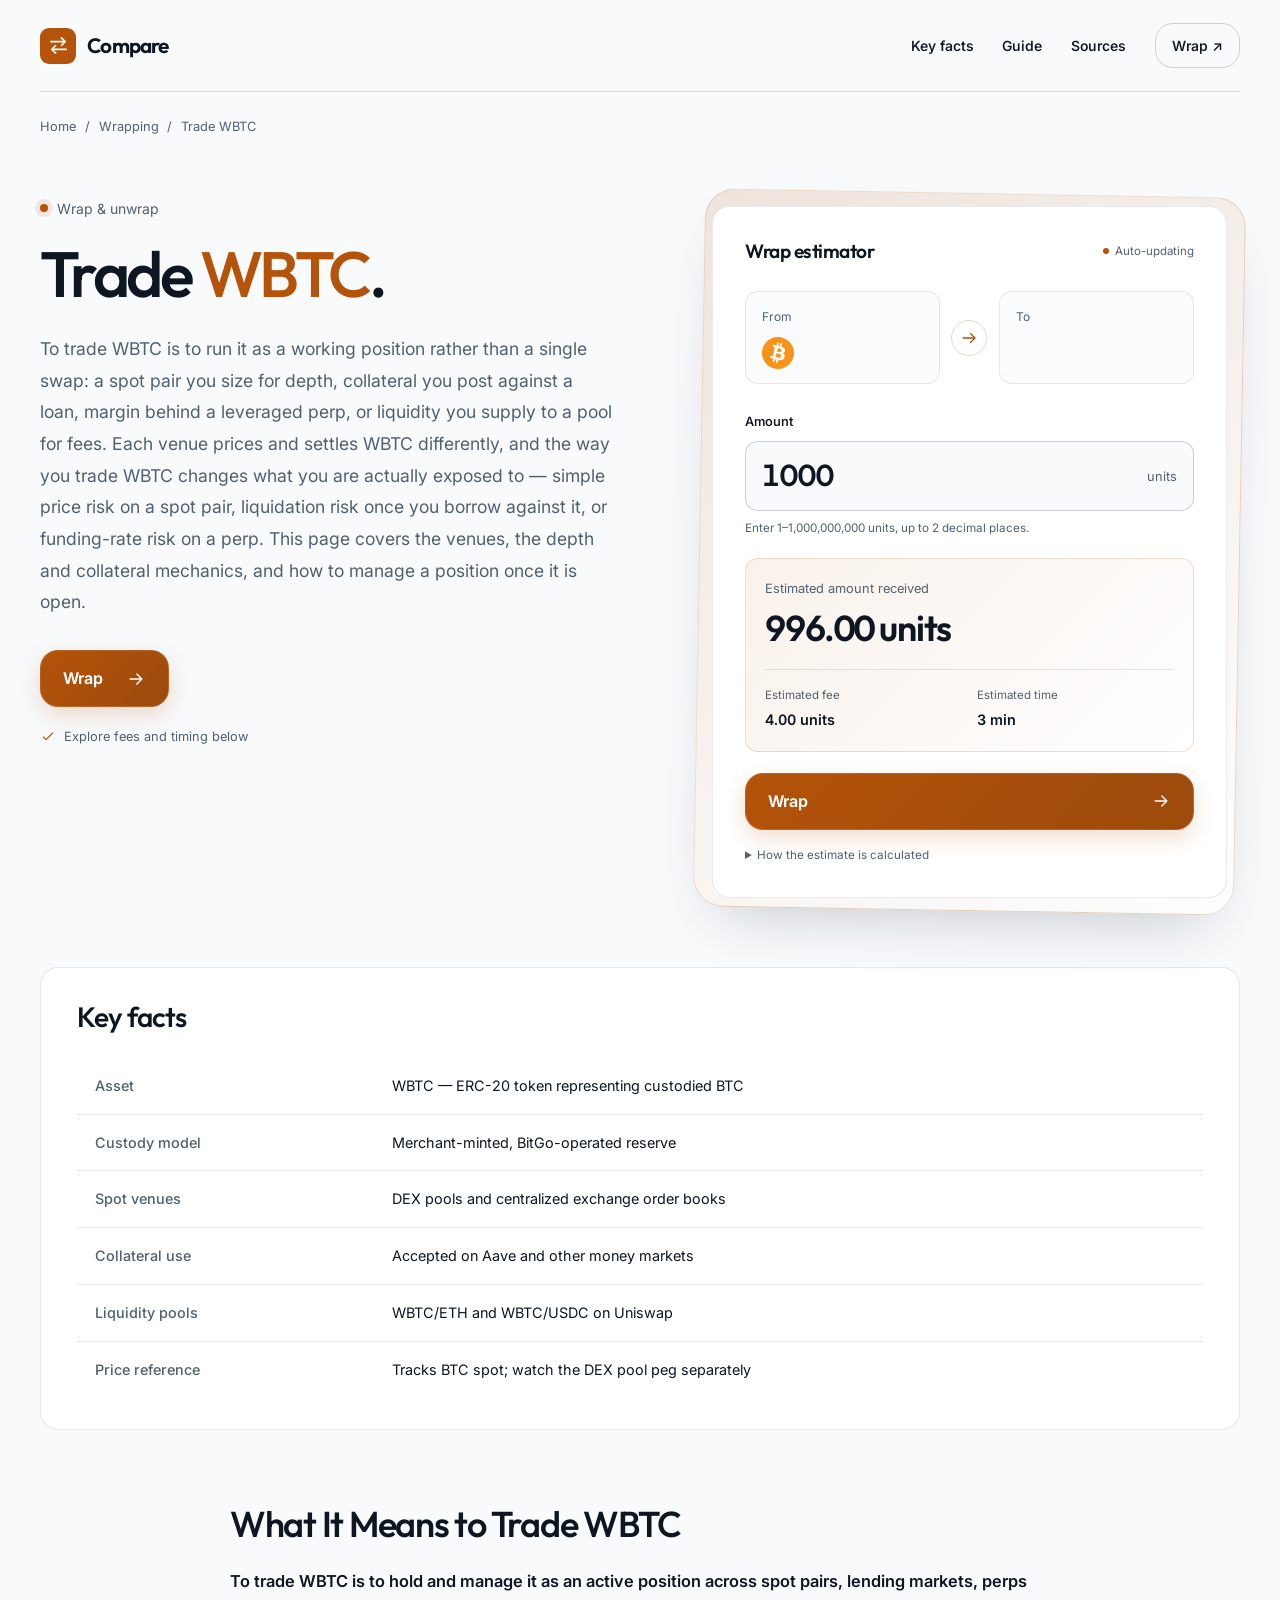
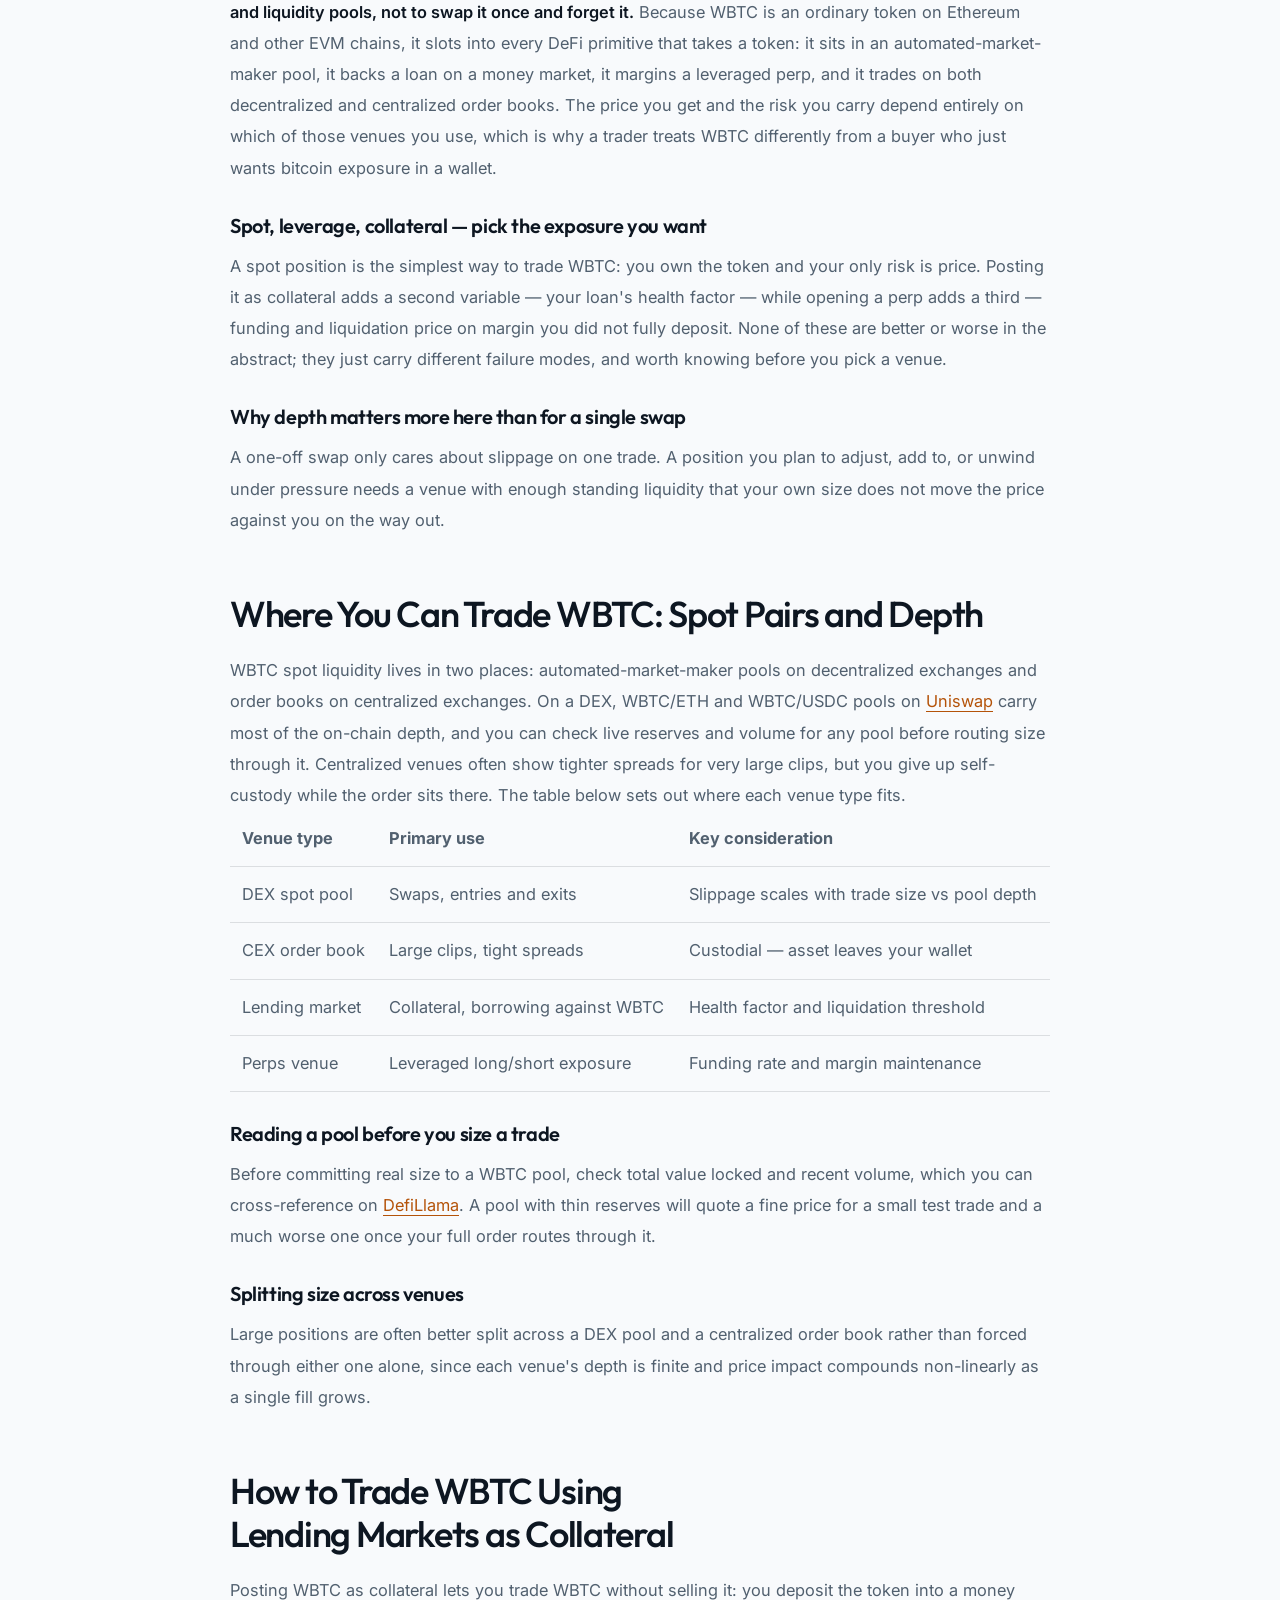
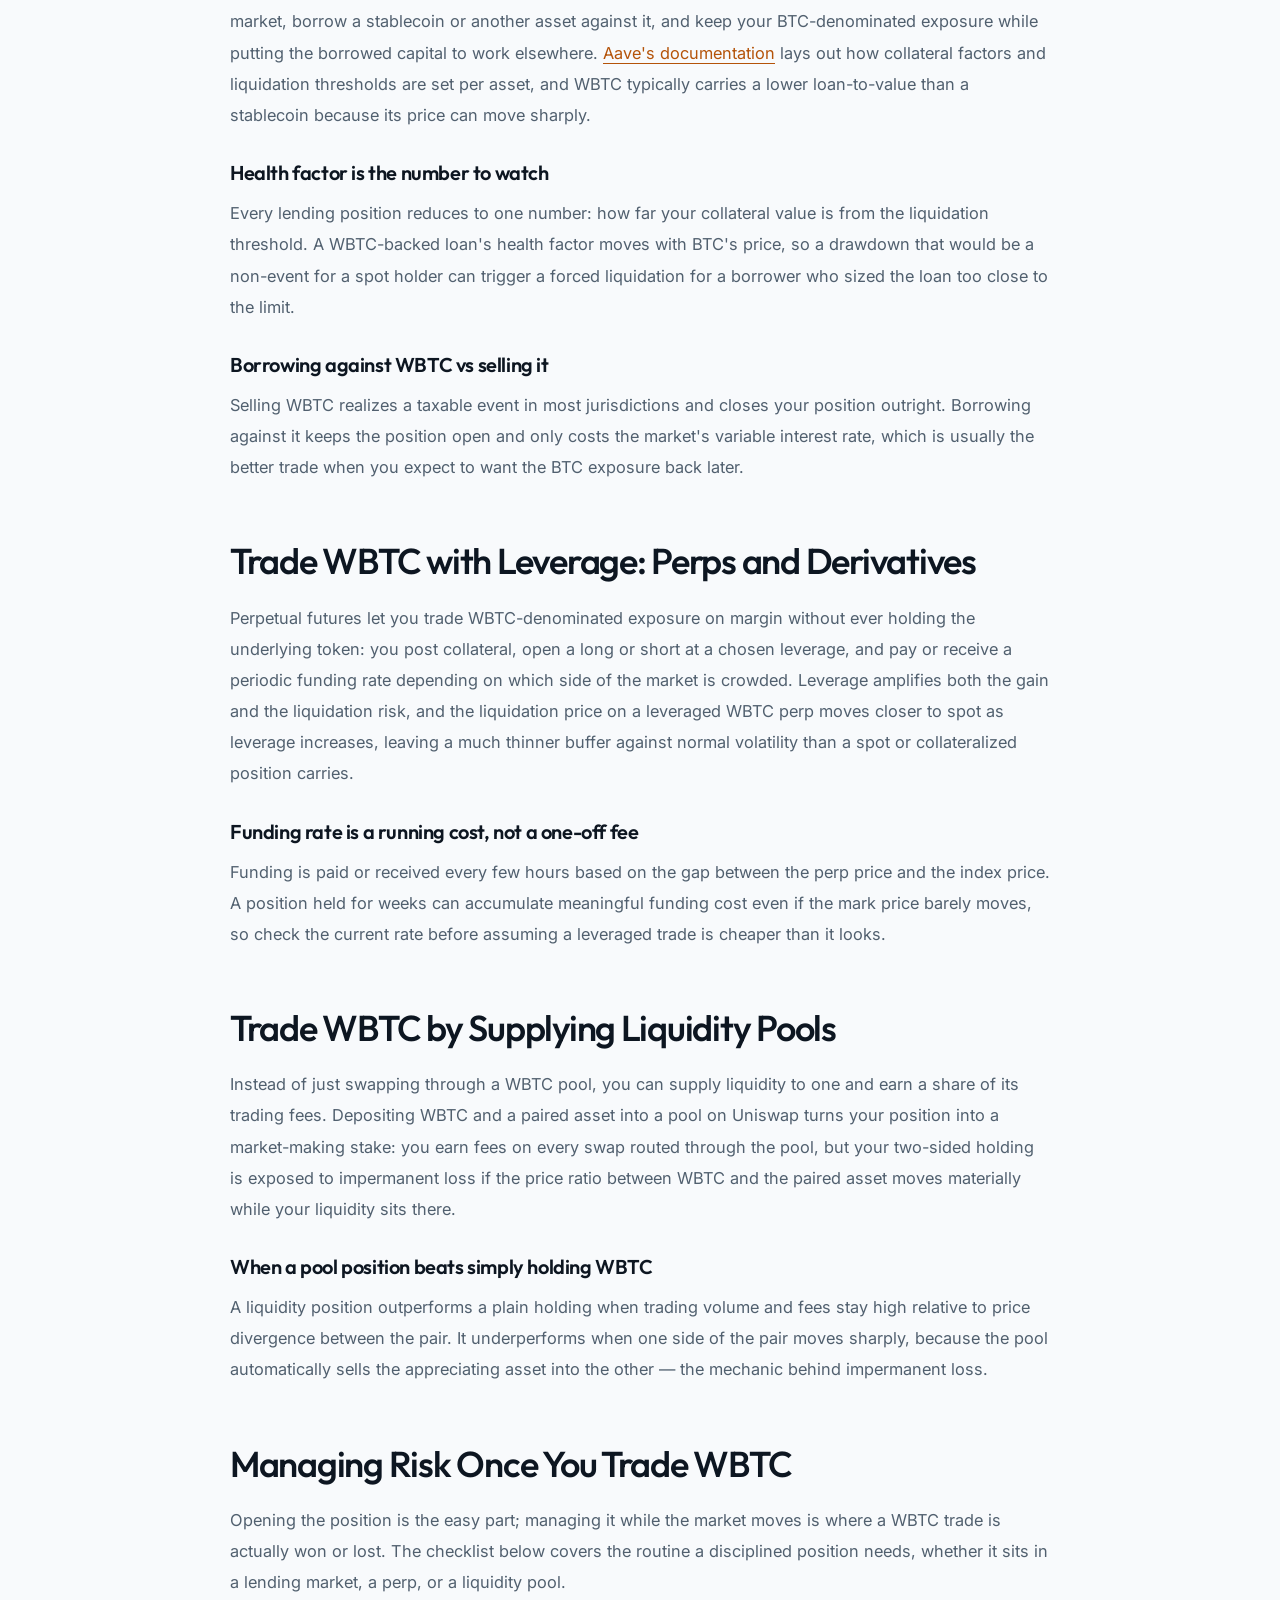
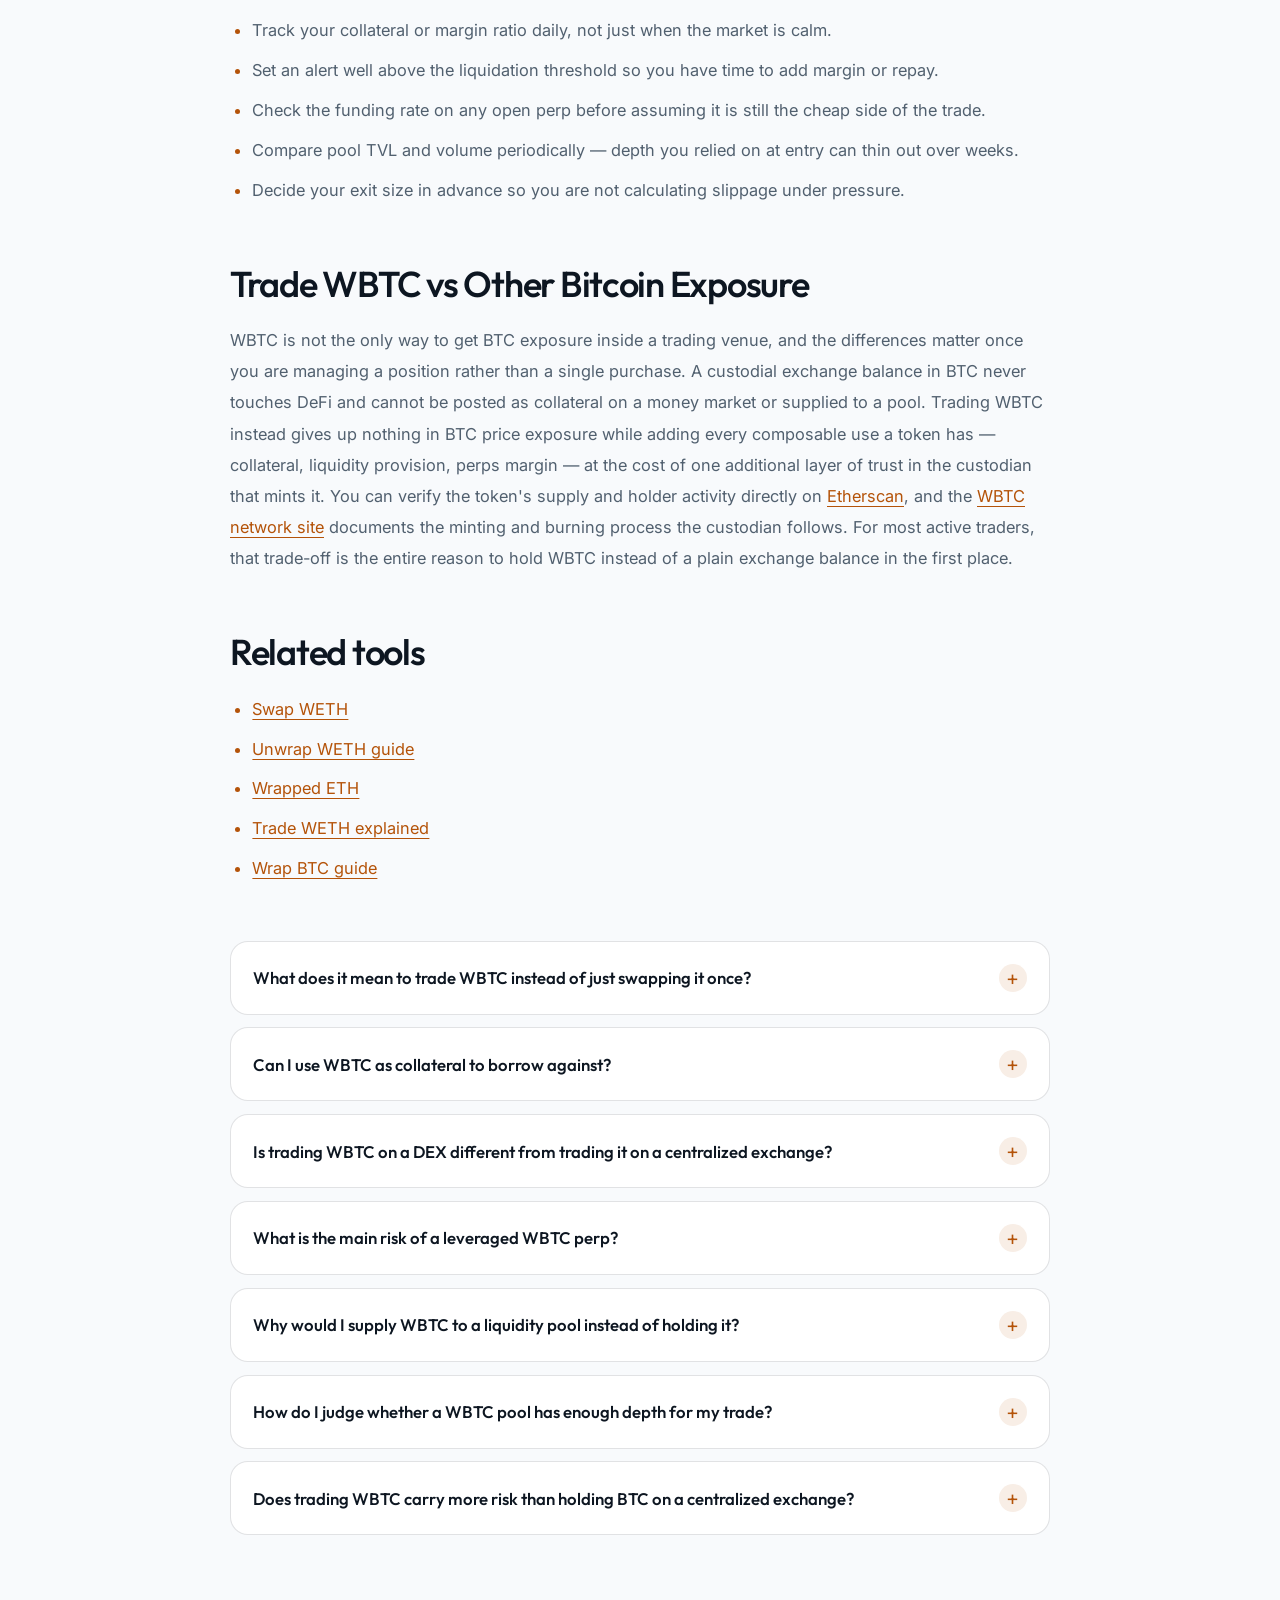
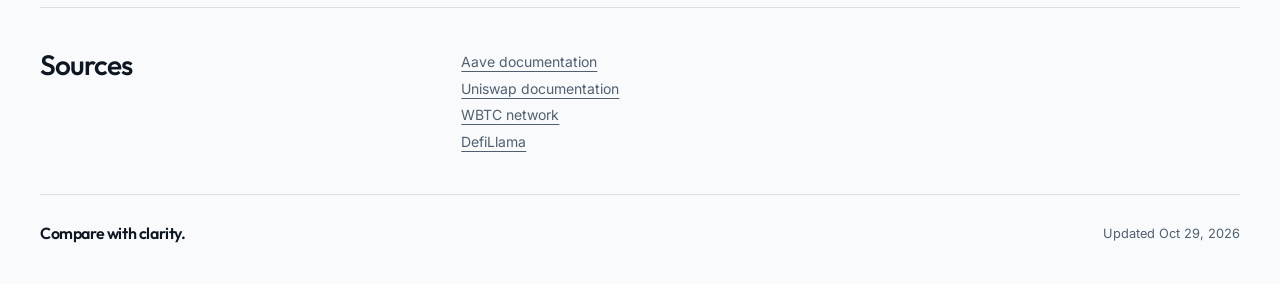
==== commit 92b44b5f: "Freshness: date refresh + re-index" ====
--- a/index.html
+++ b/index.html
@@ -13,7 +13,7 @@
 <meta name="twitter:card" content="summary_large_image">
 <meta name="twitter:title" content="Trade WBTC">
 <link rel="preconnect" href="https://fonts.googleapis.com"><link rel="preconnect" href="https://fonts.gstatic.com" crossorigin><link rel="stylesheet" href="https://fonts.googleapis.com/css2?family=Inter:wght@400;500;600;700&family=Outfit:wght@500;600;700&display=swap">
-<script type="application/ld+json">{"@context": "https://schema.org", "@graph": [{"@type": "WebSite", "@id": "https://trade-wbtc.github.io/#website", "url": "https://trade-wbtc.github.io/", "name": "Trade WBTC — Spot, Collateral, Perps & Liquidity Pools"}, {"@type": "WebPage", "@id": "https://trade-wbtc.github.io/#webpage", "url": "https://trade-wbtc.github.io/", "name": "Trade WBTC — Spot, Collateral, Perps & Liquidity Pools", "isPartOf": {"@id": "https://trade-wbtc.github.io/#website"}, "description": "Trade WBTC across spot pairs, lending markets, perps and liquidity pools. Compare venues, manage collateral ratios and liquidation risk, and size a position with real depth in mind.", "datePublished": "2026-10-20", "dateModified": "2026-10-20"}, {"@type": "SoftwareApplication", "name": "Trade WBTC", "applicationCategory": "FinanceApplication", "operatingSystem": "Web", "offers": {"@type": "Offer", "price": "0", "priceCurrency": "USD"}}, {"@type": "BreadcrumbList", "itemListElement": [{"@type": "ListItem", "position": 1, "name": "Home", "item": "https://trade-wbtc.github.io/"}, {"@type": "ListItem", "position": 2, "name": "Wrapping"}, {"@type": "ListItem", "position": 3, "name": "Trade WBTC"}]}, {"@type": "FAQPage", "mainEntity": [{"@type": "Question", "name": "What does it mean to trade WBTC instead of just swapping it once?", "acceptedAnswer": {"@type": "Answer", "text": "It means running WBTC as an ongoing position — in a spot pair, as loan collateral, as perp margin, or inside a liquidity pool — rather than buying it and leaving it untouched. Each venue changes what you are exposed to beyond plain price risk."}}, {"@type": "Question", "name": "Can I use WBTC as collateral to borrow against?", "acceptedAnswer": {"@type": "Answer", "text": "Yes. Money markets such as Aave accept WBTC as collateral, letting you borrow a stablecoin or another asset while keeping your BTC-denominated exposure open. The tradeoff is a health factor that can trigger liquidation if BTC's price drops sharply."}}, {"@type": "Question", "name": "Is trading WBTC on a DEX different from trading it on a centralized exchange?", "acceptedAnswer": {"@type": "Answer", "text": "Yes. A DEX pool is self-custodial and its price depends on pool depth, while a centralized order book can offer tighter spreads for large size but requires giving up custody of the asset while the order sits open."}}, {"@type": "Question", "name": "What is the main risk of a leveraged WBTC perp?", "acceptedAnswer": {"@type": "Answer", "text": "Leverage compresses the distance between your entry price and your liquidation price, so a move that would be routine for a spot holder can force a leveraged position to close. Funding rate is an additional running cost on top of that risk."}}, {"@type": "Question", "name": "Why would I supply WBTC to a liquidity pool instead of holding it?", "acceptedAnswer": {"@type": "Answer", "text": "A liquidity position earns trading fees on every swap routed through the pool, which can outperform simply holding WBTC when volume is high. It underperforms when the paired asset's price diverges sharply, due to impermanent loss."}}, {"@type": "Question", "name": "How do I judge whether a WBTC pool has enough depth for my trade?", "acceptedAnswer": {"@type": "Answer", "text": "Check the pool's total value locked and recent volume before routing size through it — a small test trade can look fine on a thin pool and still produce heavy slippage once your full size follows."}}, {"@type": "Question", "name": "Does trading WBTC carry more risk than holding BTC on a centralized exchange?", "acceptedAnswer": {"@type": "Answer", "text": "It carries a different risk, not simply more: WBTC adds custodian trust in exchange for composability across collateral, liquidity and perps venues that a plain exchange balance never reaches at all."}}]}]}</script>
+<script type="application/ld+json">{"@context": "https://schema.org", "@graph": [{"@type": "WebSite", "@id": "https://trade-wbtc.github.io/#website", "url": "https://trade-wbtc.github.io/", "name": "Trade WBTC — Spot, Collateral, Perps & Liquidity Pools"}, {"@type": "WebPage", "@id": "https://trade-wbtc.github.io/#webpage", "url": "https://trade-wbtc.github.io/", "name": "Trade WBTC — Spot, Collateral, Perps & Liquidity Pools", "isPartOf": {"@id": "https://trade-wbtc.github.io/#website"}, "description": "Trade WBTC across spot pairs, lending markets, perps and liquidity pools. Compare venues, manage collateral ratios and liquidation risk, and size a position with real depth in mind.", "datePublished": "2026-10-29", "dateModified": "2026-10-29"}, {"@type": "SoftwareApplication", "name": "Trade WBTC", "applicationCategory": "FinanceApplication", "operatingSystem": "Web", "offers": {"@type": "Offer", "price": "0", "priceCurrency": "USD"}}, {"@type": "BreadcrumbList", "itemListElement": [{"@type": "ListItem", "position": 1, "name": "Home", "item": "https://trade-wbtc.github.io/"}, {"@type": "ListItem", "position": 2, "name": "Wrapping"}, {"@type": "ListItem", "position": 3, "name": "Trade WBTC"}]}, {"@type": "FAQPage", "mainEntity": [{"@type": "Question", "name": "What does it mean to trade WBTC instead of just swapping it once?", "acceptedAnswer": {"@type": "Answer", "text": "It means running WBTC as an ongoing position — in a spot pair, as loan collateral, as perp margin, or inside a liquidity pool — rather than buying it and leaving it untouched. Each venue changes what you are exposed to beyond plain price risk."}}, {"@type": "Question", "name": "Can I use WBTC as collateral to borrow against?", "acceptedAnswer": {"@type": "Answer", "text": "Yes. Money markets such as Aave accept WBTC as collateral, letting you borrow a stablecoin or another asset while keeping your BTC-denominated exposure open. The tradeoff is a health factor that can trigger liquidation if BTC's price drops sharply."}}, {"@type": "Question", "name": "Is trading WBTC on a DEX different from trading it on a centralized exchange?", "acceptedAnswer": {"@type": "Answer", "text": "Yes. A DEX pool is self-custodial and its price depends on pool depth, while a centralized order book can offer tighter spreads for large size but requires giving up custody of the asset while the order sits open."}}, {"@type": "Question", "name": "What is the main risk of a leveraged WBTC perp?", "acceptedAnswer": {"@type": "Answer", "text": "Leverage compresses the distance between your entry price and your liquidation price, so a move that would be routine for a spot holder can force a leveraged position to close. Funding rate is an additional running cost on top of that risk."}}, {"@type": "Question", "name": "Why would I supply WBTC to a liquidity pool instead of holding it?", "acceptedAnswer": {"@type": "Answer", "text": "A liquidity position earns trading fees on every swap routed through the pool, which can outperform simply holding WBTC when volume is high. It underperforms when the paired asset's price diverges sharply, due to impermanent loss."}}, {"@type": "Question", "name": "How do I judge whether a WBTC pool has enough depth for my trade?", "acceptedAnswer": {"@type": "Answer", "text": "Check the pool's total value locked and recent volume before routing size through it — a small test trade can look fine on a thin pool and still produce heavy slippage once your full size follows."}}, {"@type": "Question", "name": "Does trading WBTC carry more risk than holding BTC on a centralized exchange?", "acceptedAnswer": {"@type": "Answer", "text": "It carries a different risk, not simply more: WBTC adds custodian trust in exchange for composability across collateral, liquidity and perps venues that a plain exchange balance never reaches at all."}}]}]}</script>
 <style>
 :root{--bg:#F8FAFC;--surface:#FFFFFF;--text:#0D1621;--muted:#51606F;--accent:#B45309;--accent-ink:#FFFFFF;--radius:18px;--display:"Outfit";--body:"Inter"}
 *{box-sizing:border-box}
@@ -197,7 +197,7 @@
 <li><a class="c6f01ec" href="https://docs.uniswap.org/" rel="nofollow noopener" target="_blank">Uniswap documentation</a></li>
 <li><a class="c6f01ec" href="https://wbtc.network/" rel="nofollow noopener" target="_blank">WBTC network</a></li>
 <li><a class="c6f01ec" href="https://defillama.com/" rel="nofollow noopener" target="_blank">DefiLlama</a></li></ul></div></section>
-<footer class="c8751e6"><span class="c725595">Compare with clarity.</span><p class="c16cbf2">Updated Oct 20, 2026</p></footer>
+<footer class="c8751e6"><span class="c725595">Compare with clarity.</span><p class="c16cbf2">Updated Oct 29, 2026</p></footer>
 </div>
 <script>
 (() => {
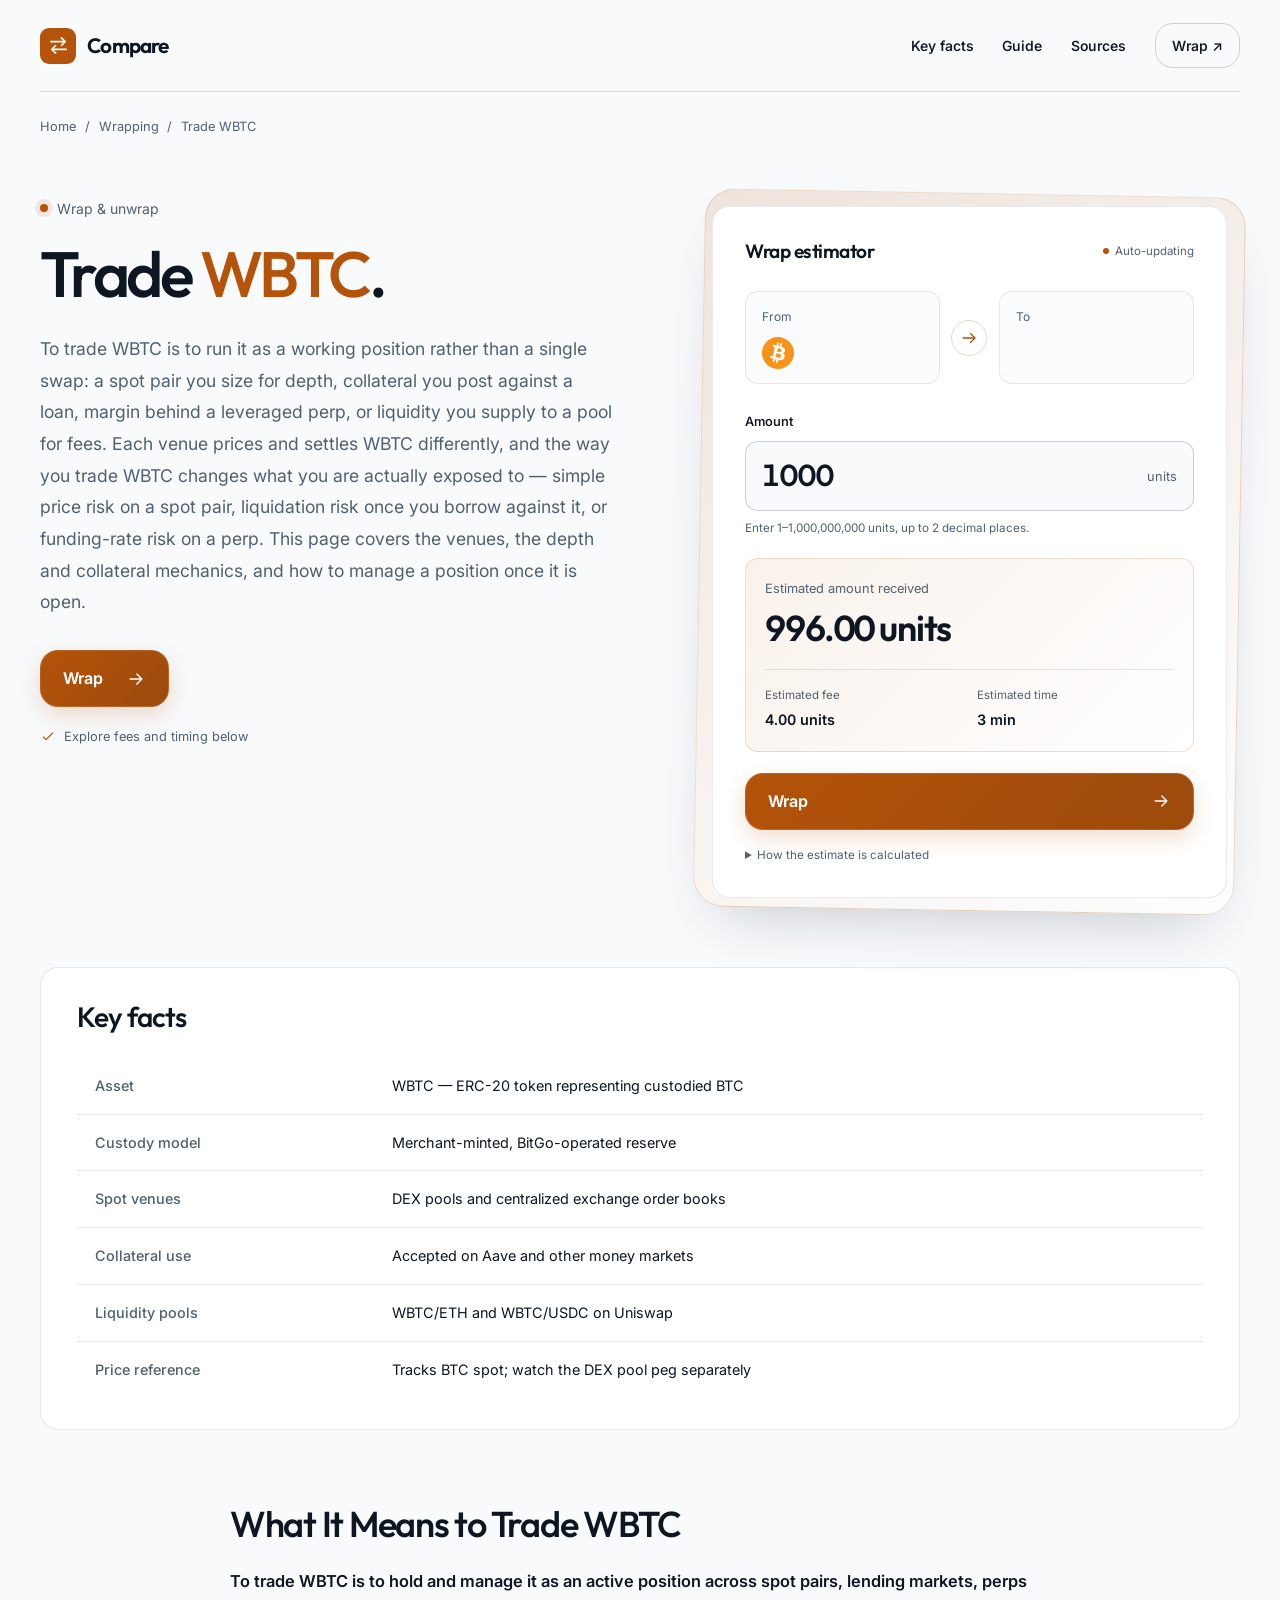
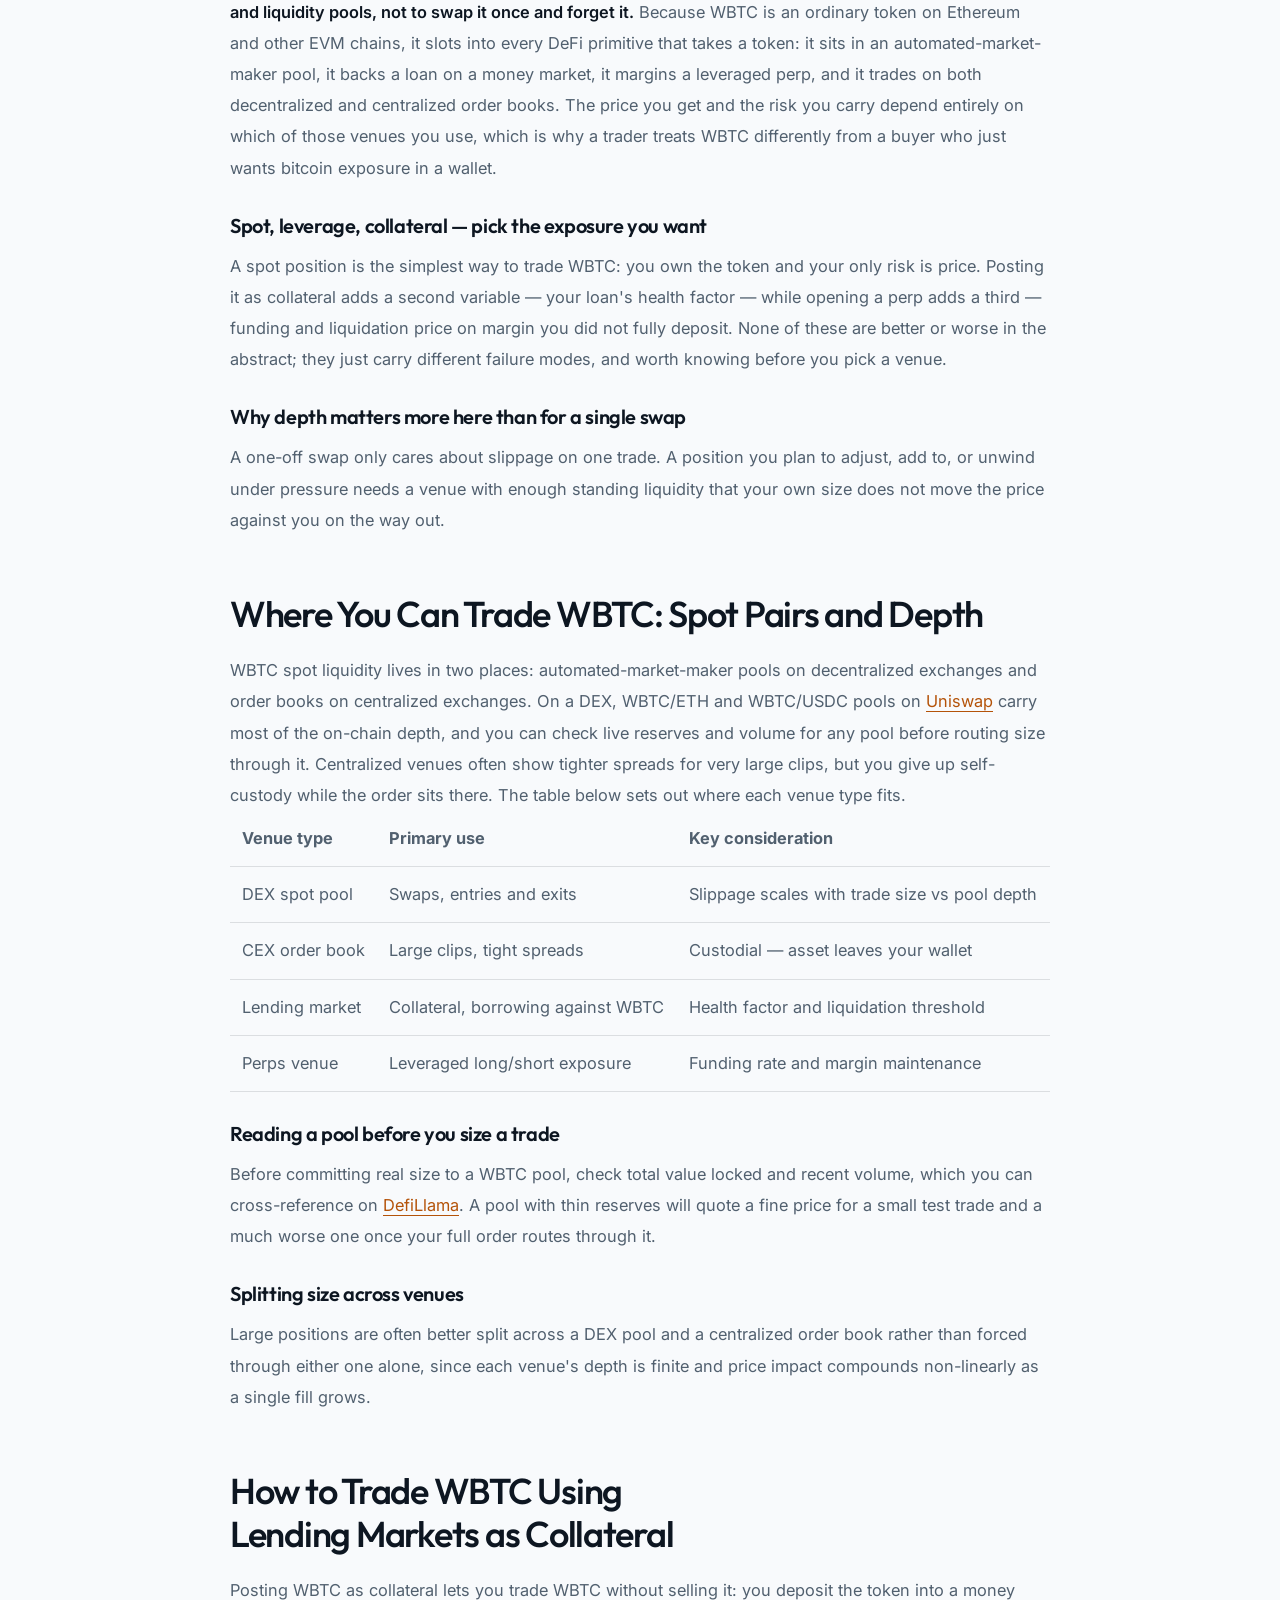
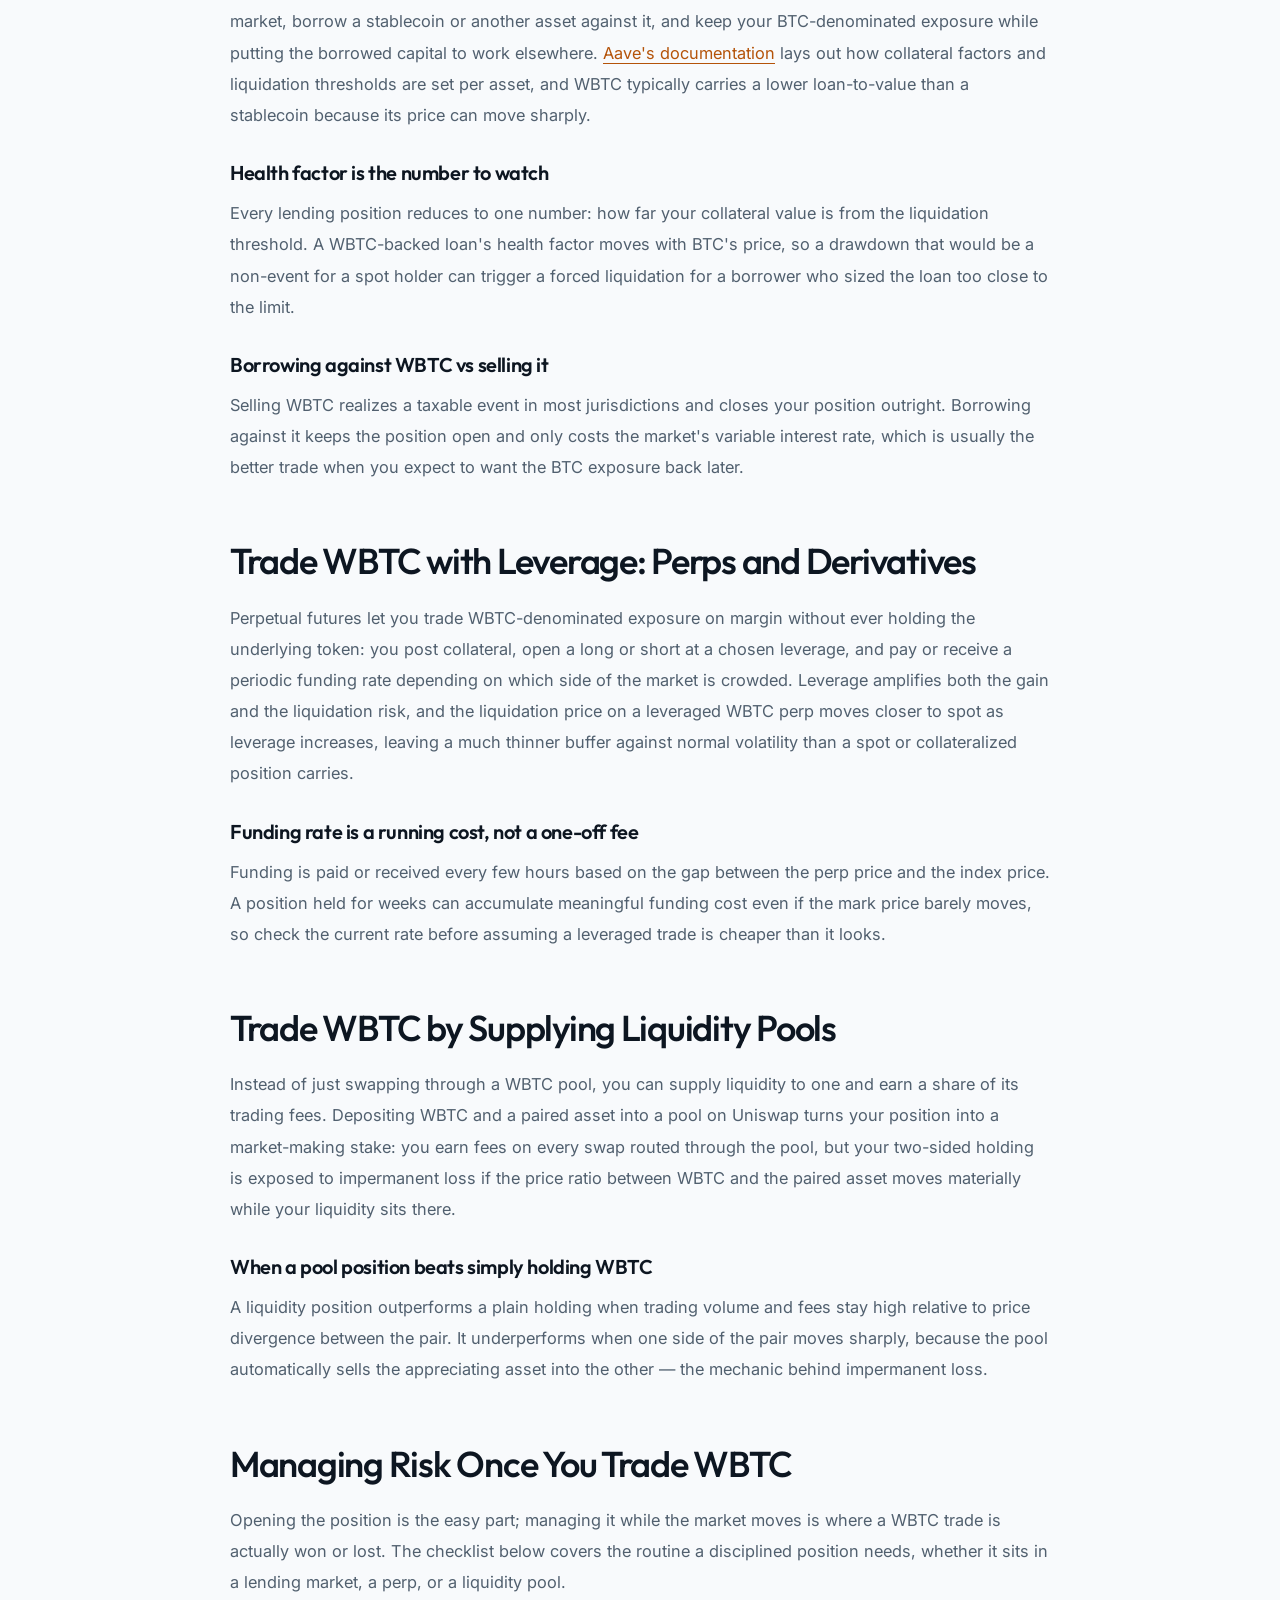
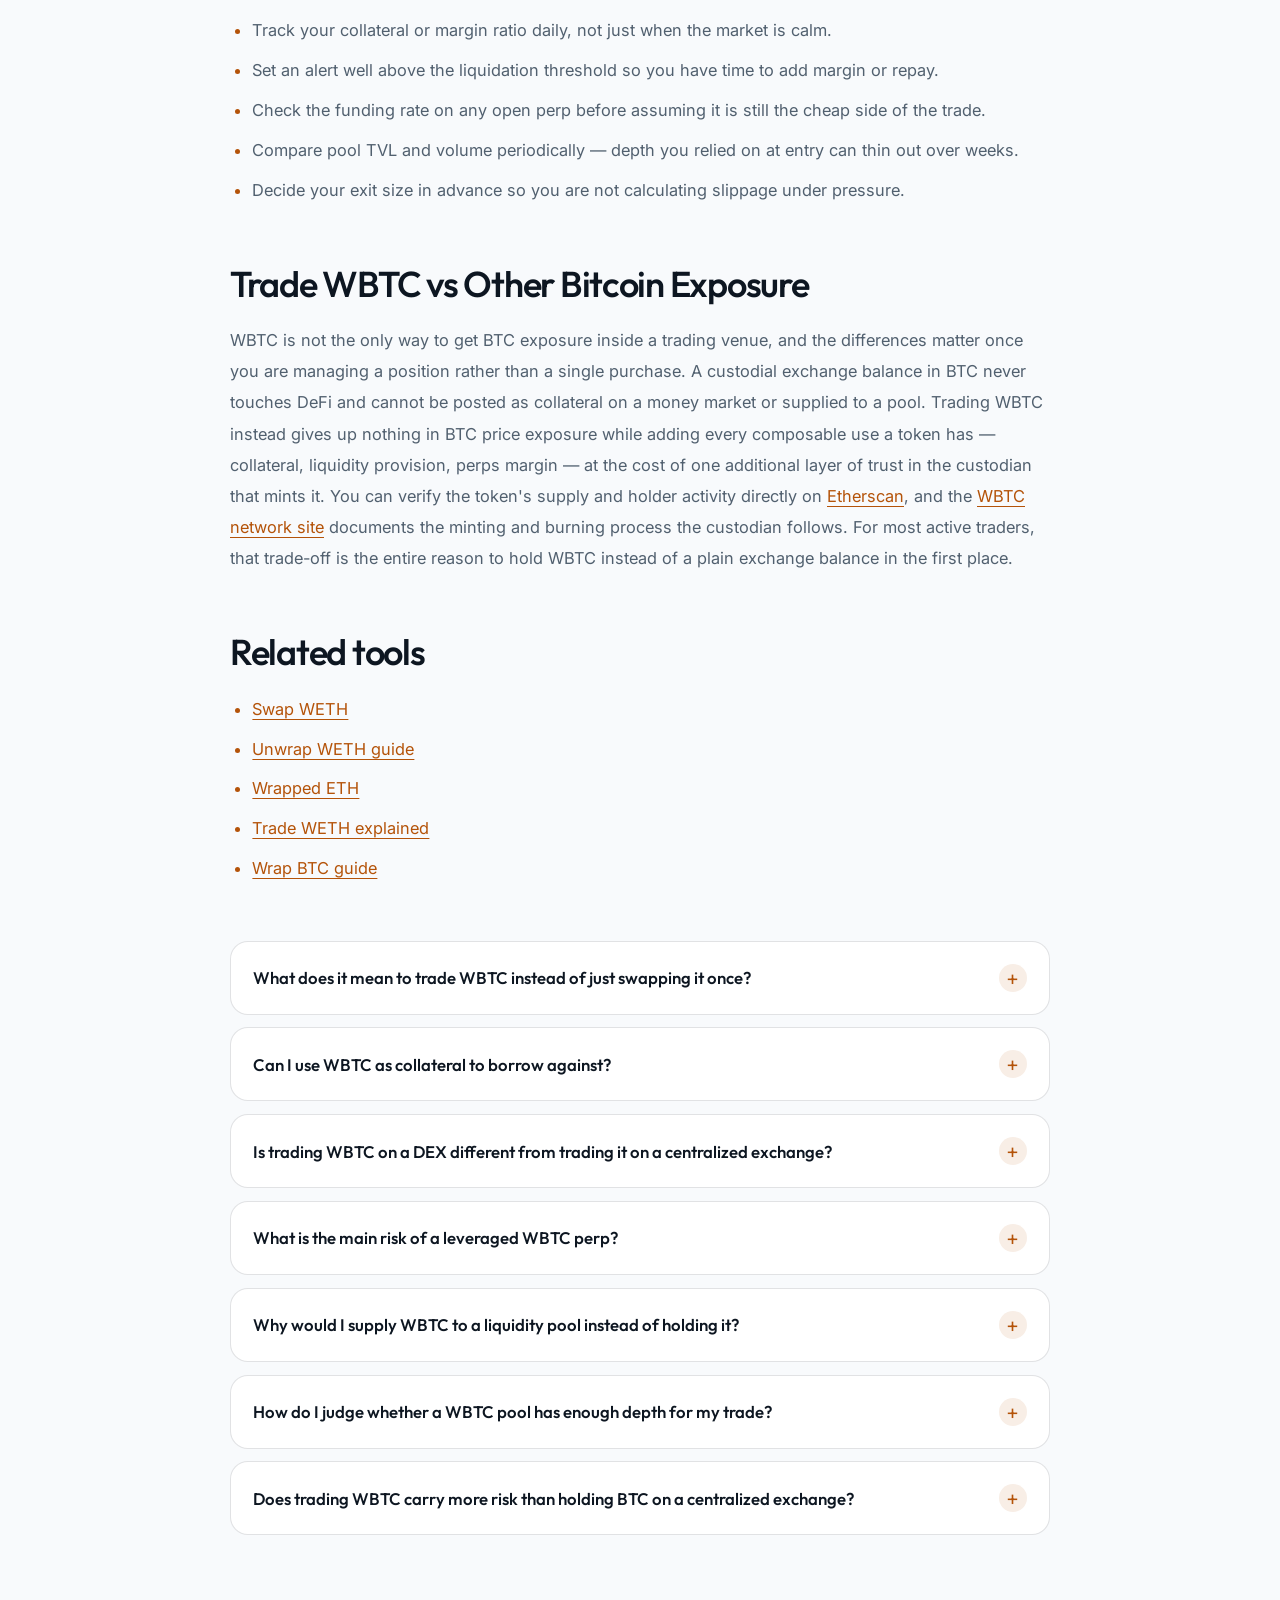
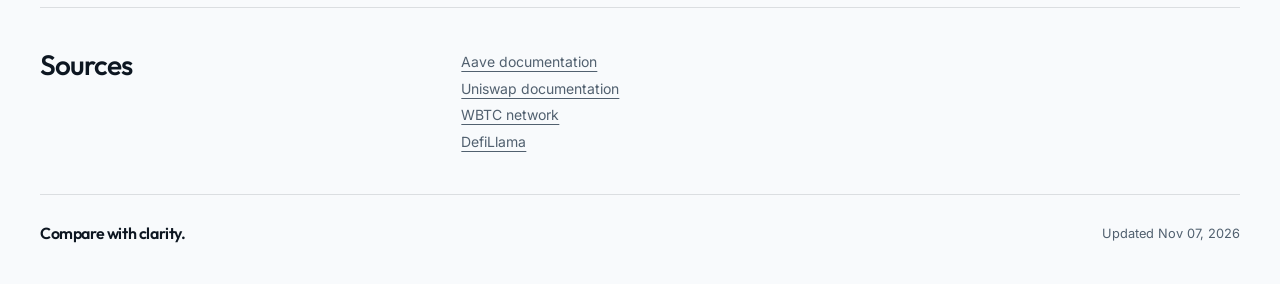
==== commit 566c0d4e: "Freshness: date refresh + re-index" ====
--- a/index.html
+++ b/index.html
@@ -13,7 +13,7 @@
 <meta name="twitter:card" content="summary_large_image">
 <meta name="twitter:title" content="Trade WBTC">
 <link rel="preconnect" href="https://fonts.googleapis.com"><link rel="preconnect" href="https://fonts.gstatic.com" crossorigin><link rel="stylesheet" href="https://fonts.googleapis.com/css2?family=Inter:wght@400;500;600;700&family=Outfit:wght@500;600;700&display=swap">
-<script type="application/ld+json">{"@context": "https://schema.org", "@graph": [{"@type": "WebSite", "@id": "https://trade-wbtc.github.io/#website", "url": "https://trade-wbtc.github.io/", "name": "Trade WBTC — Spot, Collateral, Perps & Liquidity Pools"}, {"@type": "WebPage", "@id": "https://trade-wbtc.github.io/#webpage", "url": "https://trade-wbtc.github.io/", "name": "Trade WBTC — Spot, Collateral, Perps & Liquidity Pools", "isPartOf": {"@id": "https://trade-wbtc.github.io/#website"}, "description": "Trade WBTC across spot pairs, lending markets, perps and liquidity pools. Compare venues, manage collateral ratios and liquidation risk, and size a position with real depth in mind.", "datePublished": "2026-10-29", "dateModified": "2026-10-29"}, {"@type": "SoftwareApplication", "name": "Trade WBTC", "applicationCategory": "FinanceApplication", "operatingSystem": "Web", "offers": {"@type": "Offer", "price": "0", "priceCurrency": "USD"}}, {"@type": "BreadcrumbList", "itemListElement": [{"@type": "ListItem", "position": 1, "name": "Home", "item": "https://trade-wbtc.github.io/"}, {"@type": "ListItem", "position": 2, "name": "Wrapping"}, {"@type": "ListItem", "position": 3, "name": "Trade WBTC"}]}, {"@type": "FAQPage", "mainEntity": [{"@type": "Question", "name": "What does it mean to trade WBTC instead of just swapping it once?", "acceptedAnswer": {"@type": "Answer", "text": "It means running WBTC as an ongoing position — in a spot pair, as loan collateral, as perp margin, or inside a liquidity pool — rather than buying it and leaving it untouched. Each venue changes what you are exposed to beyond plain price risk."}}, {"@type": "Question", "name": "Can I use WBTC as collateral to borrow against?", "acceptedAnswer": {"@type": "Answer", "text": "Yes. Money markets such as Aave accept WBTC as collateral, letting you borrow a stablecoin or another asset while keeping your BTC-denominated exposure open. The tradeoff is a health factor that can trigger liquidation if BTC's price drops sharply."}}, {"@type": "Question", "name": "Is trading WBTC on a DEX different from trading it on a centralized exchange?", "acceptedAnswer": {"@type": "Answer", "text": "Yes. A DEX pool is self-custodial and its price depends on pool depth, while a centralized order book can offer tighter spreads for large size but requires giving up custody of the asset while the order sits open."}}, {"@type": "Question", "name": "What is the main risk of a leveraged WBTC perp?", "acceptedAnswer": {"@type": "Answer", "text": "Leverage compresses the distance between your entry price and your liquidation price, so a move that would be routine for a spot holder can force a leveraged position to close. Funding rate is an additional running cost on top of that risk."}}, {"@type": "Question", "name": "Why would I supply WBTC to a liquidity pool instead of holding it?", "acceptedAnswer": {"@type": "Answer", "text": "A liquidity position earns trading fees on every swap routed through the pool, which can outperform simply holding WBTC when volume is high. It underperforms when the paired asset's price diverges sharply, due to impermanent loss."}}, {"@type": "Question", "name": "How do I judge whether a WBTC pool has enough depth for my trade?", "acceptedAnswer": {"@type": "Answer", "text": "Check the pool's total value locked and recent volume before routing size through it — a small test trade can look fine on a thin pool and still produce heavy slippage once your full size follows."}}, {"@type": "Question", "name": "Does trading WBTC carry more risk than holding BTC on a centralized exchange?", "acceptedAnswer": {"@type": "Answer", "text": "It carries a different risk, not simply more: WBTC adds custodian trust in exchange for composability across collateral, liquidity and perps venues that a plain exchange balance never reaches at all."}}]}]}</script>
+<script type="application/ld+json">{"@context": "https://schema.org", "@graph": [{"@type": "WebSite", "@id": "https://trade-wbtc.github.io/#website", "url": "https://trade-wbtc.github.io/", "name": "Trade WBTC — Spot, Collateral, Perps & Liquidity Pools"}, {"@type": "WebPage", "@id": "https://trade-wbtc.github.io/#webpage", "url": "https://trade-wbtc.github.io/", "name": "Trade WBTC — Spot, Collateral, Perps & Liquidity Pools", "isPartOf": {"@id": "https://trade-wbtc.github.io/#website"}, "description": "Trade WBTC across spot pairs, lending markets, perps and liquidity pools. Compare venues, manage collateral ratios and liquidation risk, and size a position with real depth in mind.", "datePublished": "2026-11-07", "dateModified": "2026-11-07"}, {"@type": "SoftwareApplication", "name": "Trade WBTC", "applicationCategory": "FinanceApplication", "operatingSystem": "Web", "offers": {"@type": "Offer", "price": "0", "priceCurrency": "USD"}}, {"@type": "BreadcrumbList", "itemListElement": [{"@type": "ListItem", "position": 1, "name": "Home", "item": "https://trade-wbtc.github.io/"}, {"@type": "ListItem", "position": 2, "name": "Wrapping"}, {"@type": "ListItem", "position": 3, "name": "Trade WBTC"}]}, {"@type": "FAQPage", "mainEntity": [{"@type": "Question", "name": "What does it mean to trade WBTC instead of just swapping it once?", "acceptedAnswer": {"@type": "Answer", "text": "It means running WBTC as an ongoing position — in a spot pair, as loan collateral, as perp margin, or inside a liquidity pool — rather than buying it and leaving it untouched. Each venue changes what you are exposed to beyond plain price risk."}}, {"@type": "Question", "name": "Can I use WBTC as collateral to borrow against?", "acceptedAnswer": {"@type": "Answer", "text": "Yes. Money markets such as Aave accept WBTC as collateral, letting you borrow a stablecoin or another asset while keeping your BTC-denominated exposure open. The tradeoff is a health factor that can trigger liquidation if BTC's price drops sharply."}}, {"@type": "Question", "name": "Is trading WBTC on a DEX different from trading it on a centralized exchange?", "acceptedAnswer": {"@type": "Answer", "text": "Yes. A DEX pool is self-custodial and its price depends on pool depth, while a centralized order book can offer tighter spreads for large size but requires giving up custody of the asset while the order sits open."}}, {"@type": "Question", "name": "What is the main risk of a leveraged WBTC perp?", "acceptedAnswer": {"@type": "Answer", "text": "Leverage compresses the distance between your entry price and your liquidation price, so a move that would be routine for a spot holder can force a leveraged position to close. Funding rate is an additional running cost on top of that risk."}}, {"@type": "Question", "name": "Why would I supply WBTC to a liquidity pool instead of holding it?", "acceptedAnswer": {"@type": "Answer", "text": "A liquidity position earns trading fees on every swap routed through the pool, which can outperform simply holding WBTC when volume is high. It underperforms when the paired asset's price diverges sharply, due to impermanent loss."}}, {"@type": "Question", "name": "How do I judge whether a WBTC pool has enough depth for my trade?", "acceptedAnswer": {"@type": "Answer", "text": "Check the pool's total value locked and recent volume before routing size through it — a small test trade can look fine on a thin pool and still produce heavy slippage once your full size follows."}}, {"@type": "Question", "name": "Does trading WBTC carry more risk than holding BTC on a centralized exchange?", "acceptedAnswer": {"@type": "Answer", "text": "It carries a different risk, not simply more: WBTC adds custodian trust in exchange for composability across collateral, liquidity and perps venues that a plain exchange balance never reaches at all."}}]}]}</script>
 <style>
 :root{--bg:#F8FAFC;--surface:#FFFFFF;--text:#0D1621;--muted:#51606F;--accent:#B45309;--accent-ink:#FFFFFF;--radius:18px;--display:"Outfit";--body:"Inter"}
 *{box-sizing:border-box}
@@ -197,7 +197,7 @@
 <li><a class="c6f01ec" href="https://docs.uniswap.org/" rel="nofollow noopener" target="_blank">Uniswap documentation</a></li>
 <li><a class="c6f01ec" href="https://wbtc.network/" rel="nofollow noopener" target="_blank">WBTC network</a></li>
 <li><a class="c6f01ec" href="https://defillama.com/" rel="nofollow noopener" target="_blank">DefiLlama</a></li></ul></div></section>
-<footer class="c8751e6"><span class="c725595">Compare with clarity.</span><p class="c16cbf2">Updated Oct 29, 2026</p></footer>
+<footer class="c8751e6"><span class="c725595">Compare with clarity.</span><p class="c16cbf2">Updated Nov 07, 2026</p></footer>
 </div>
 <script>
 (() => {
